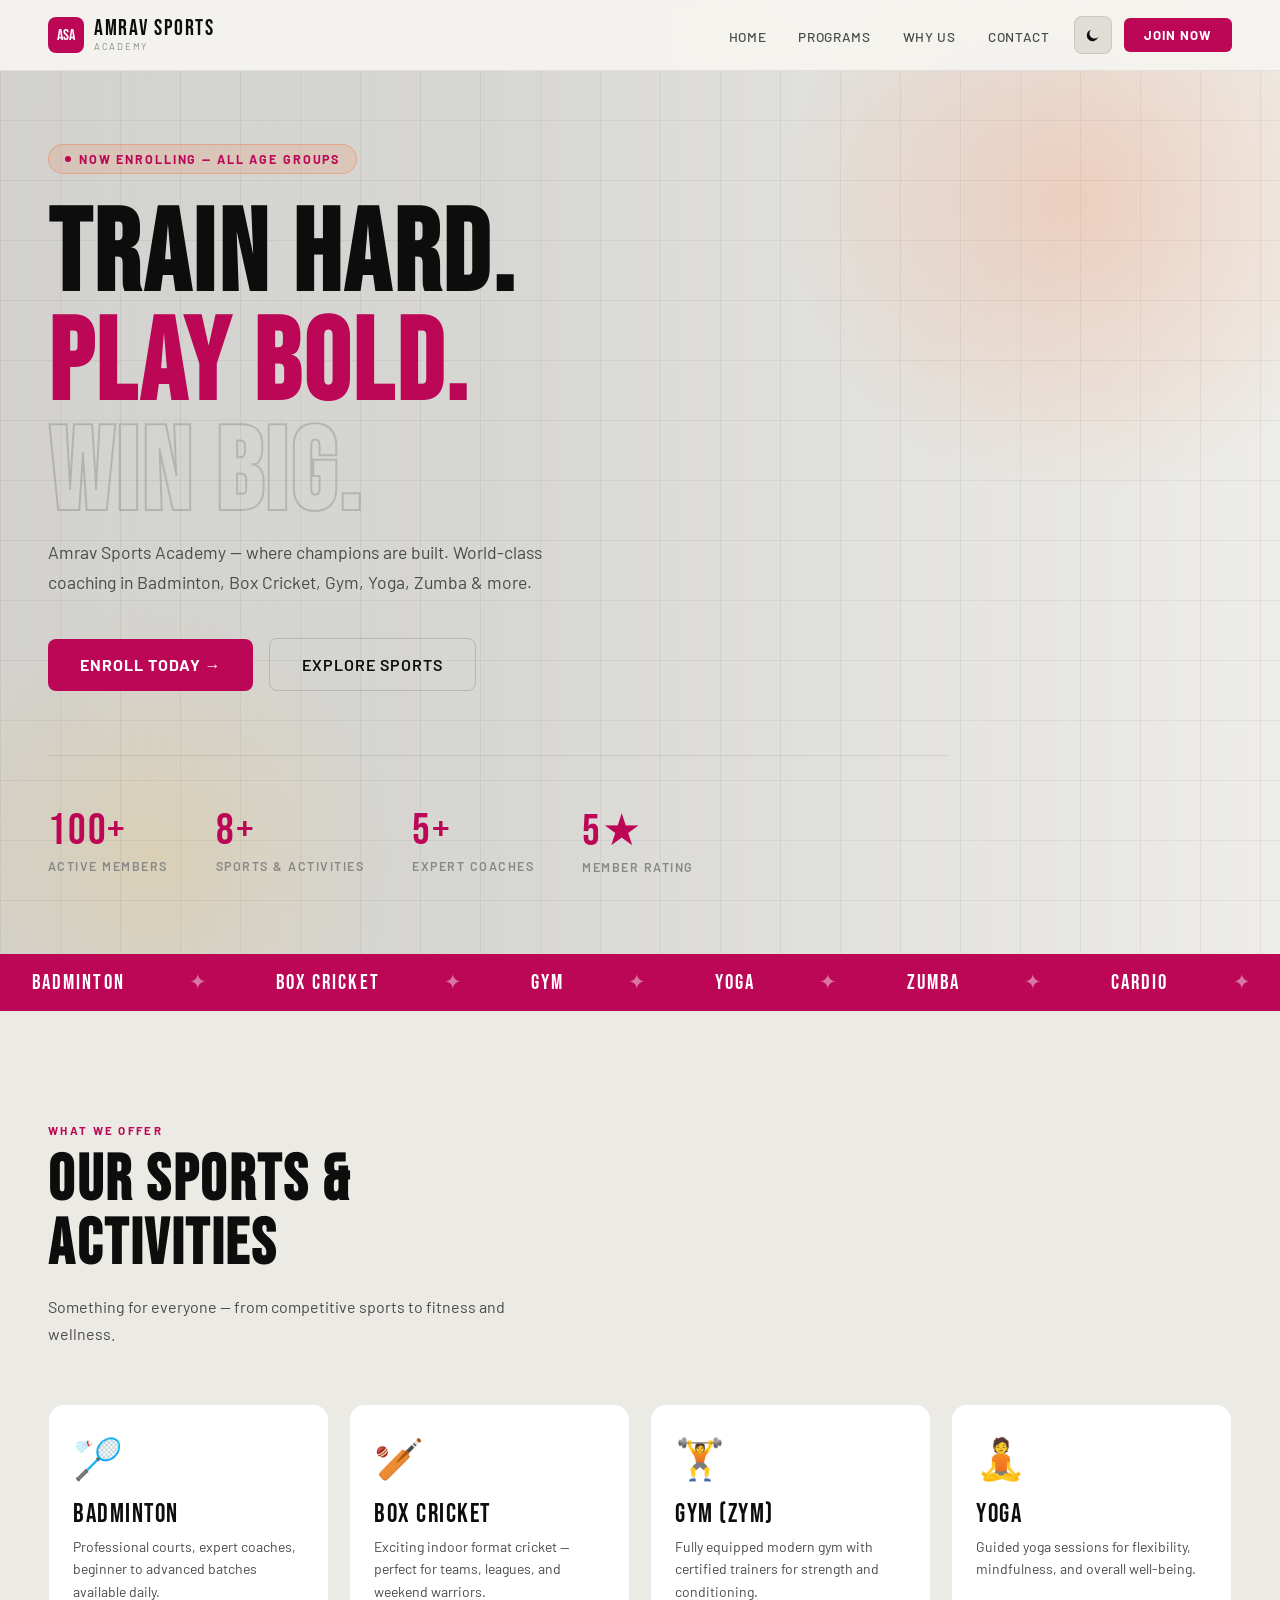
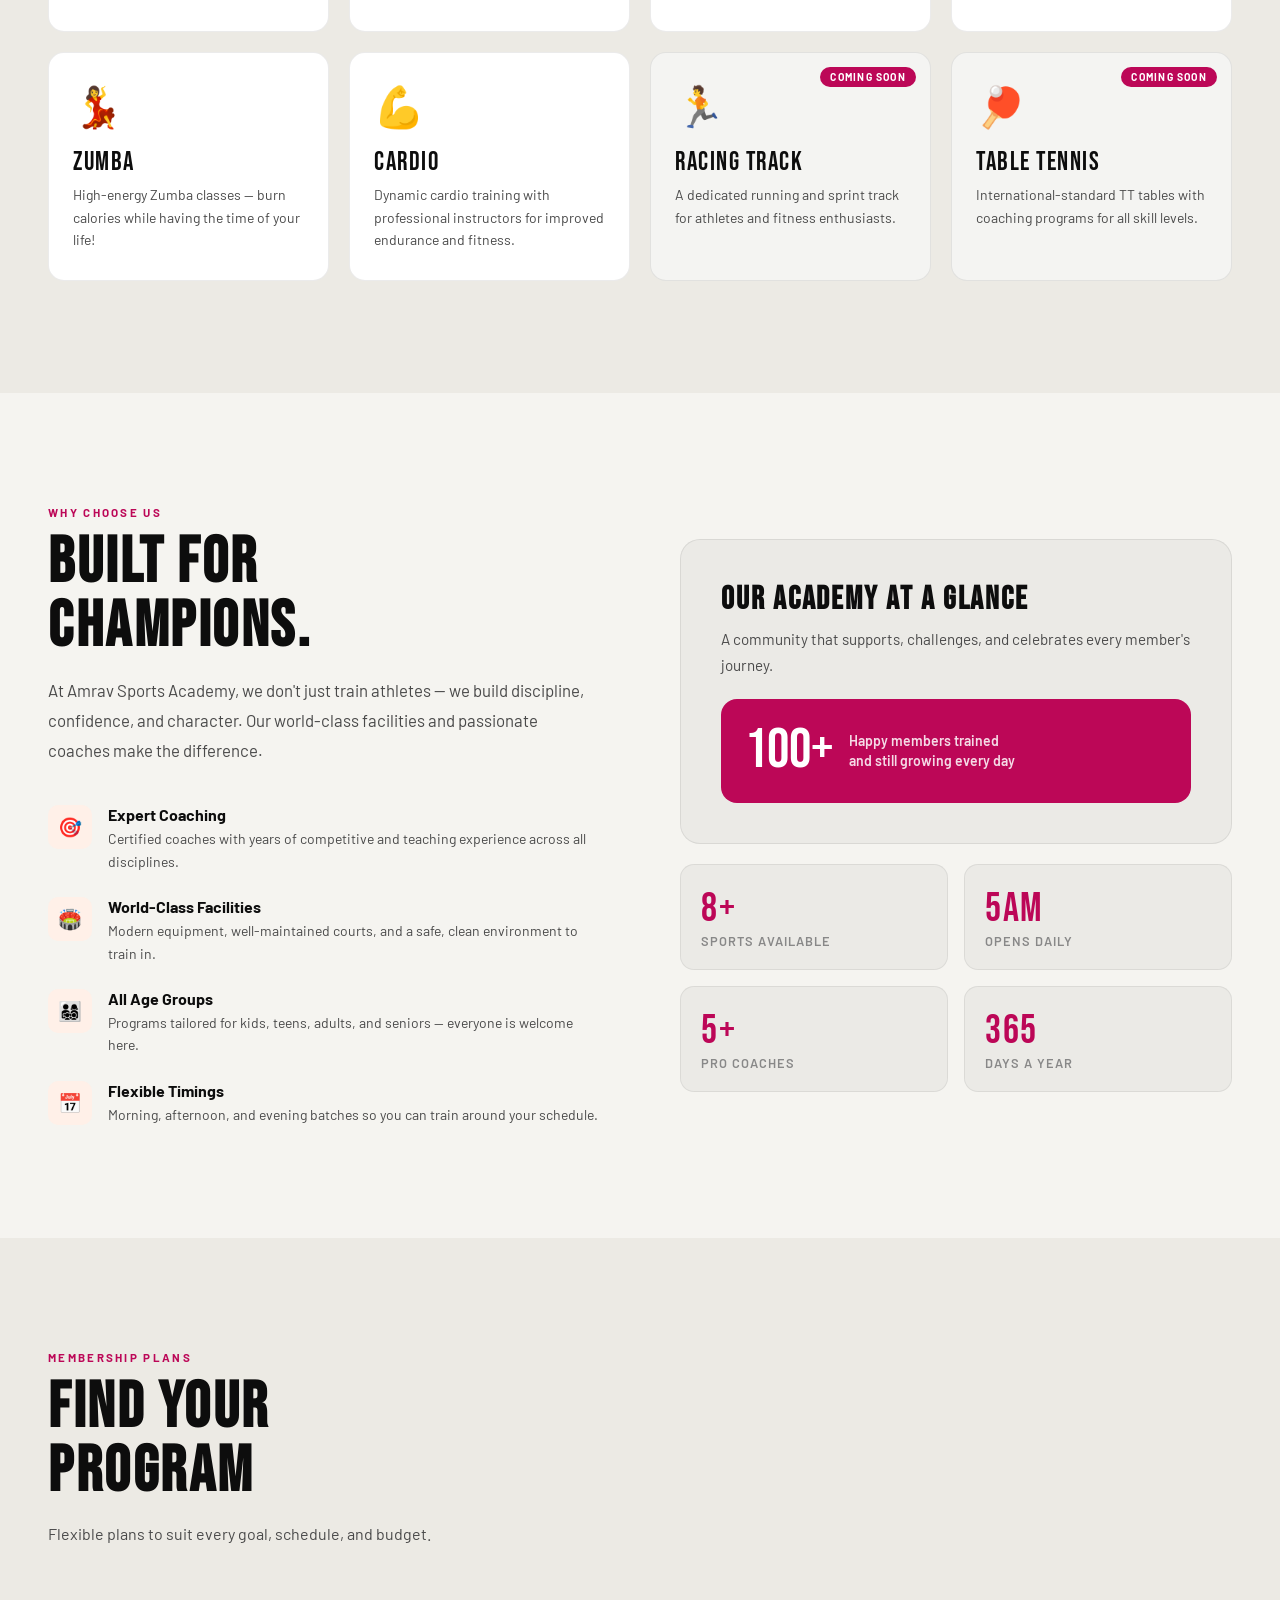
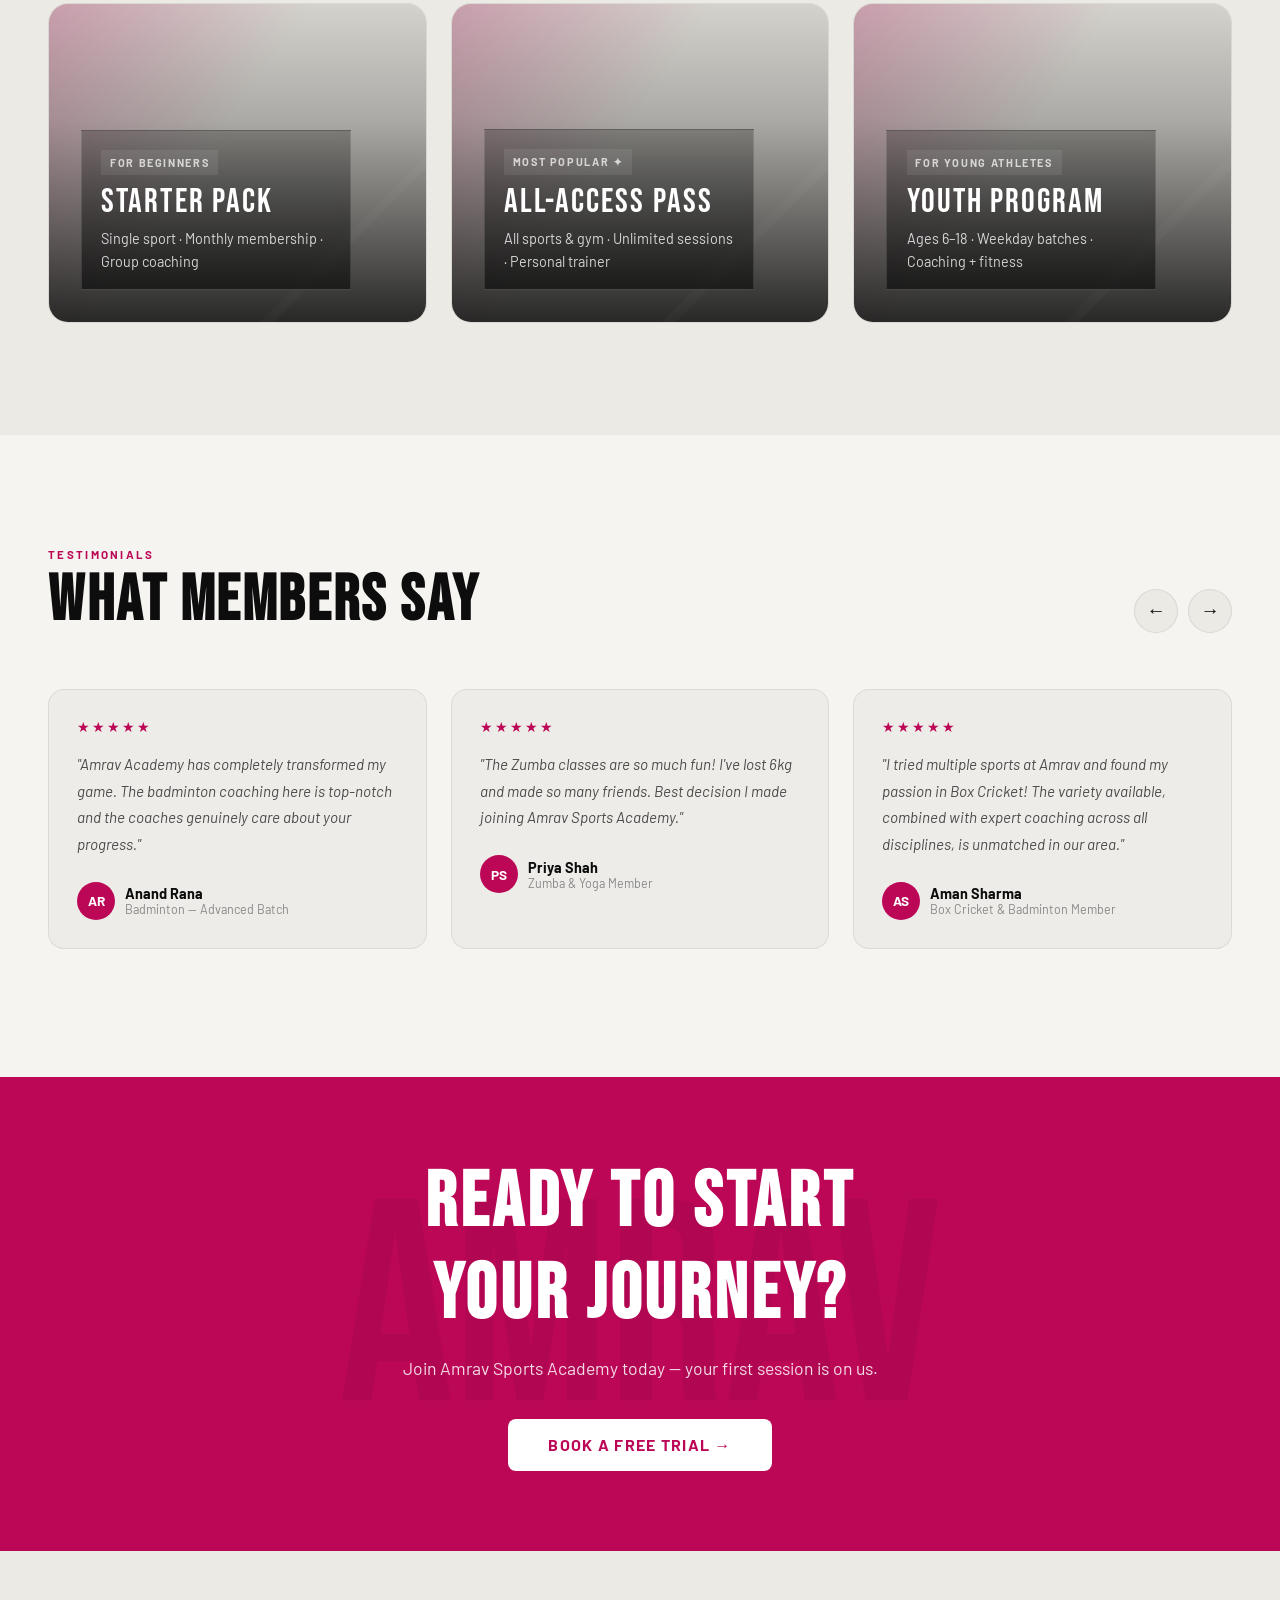
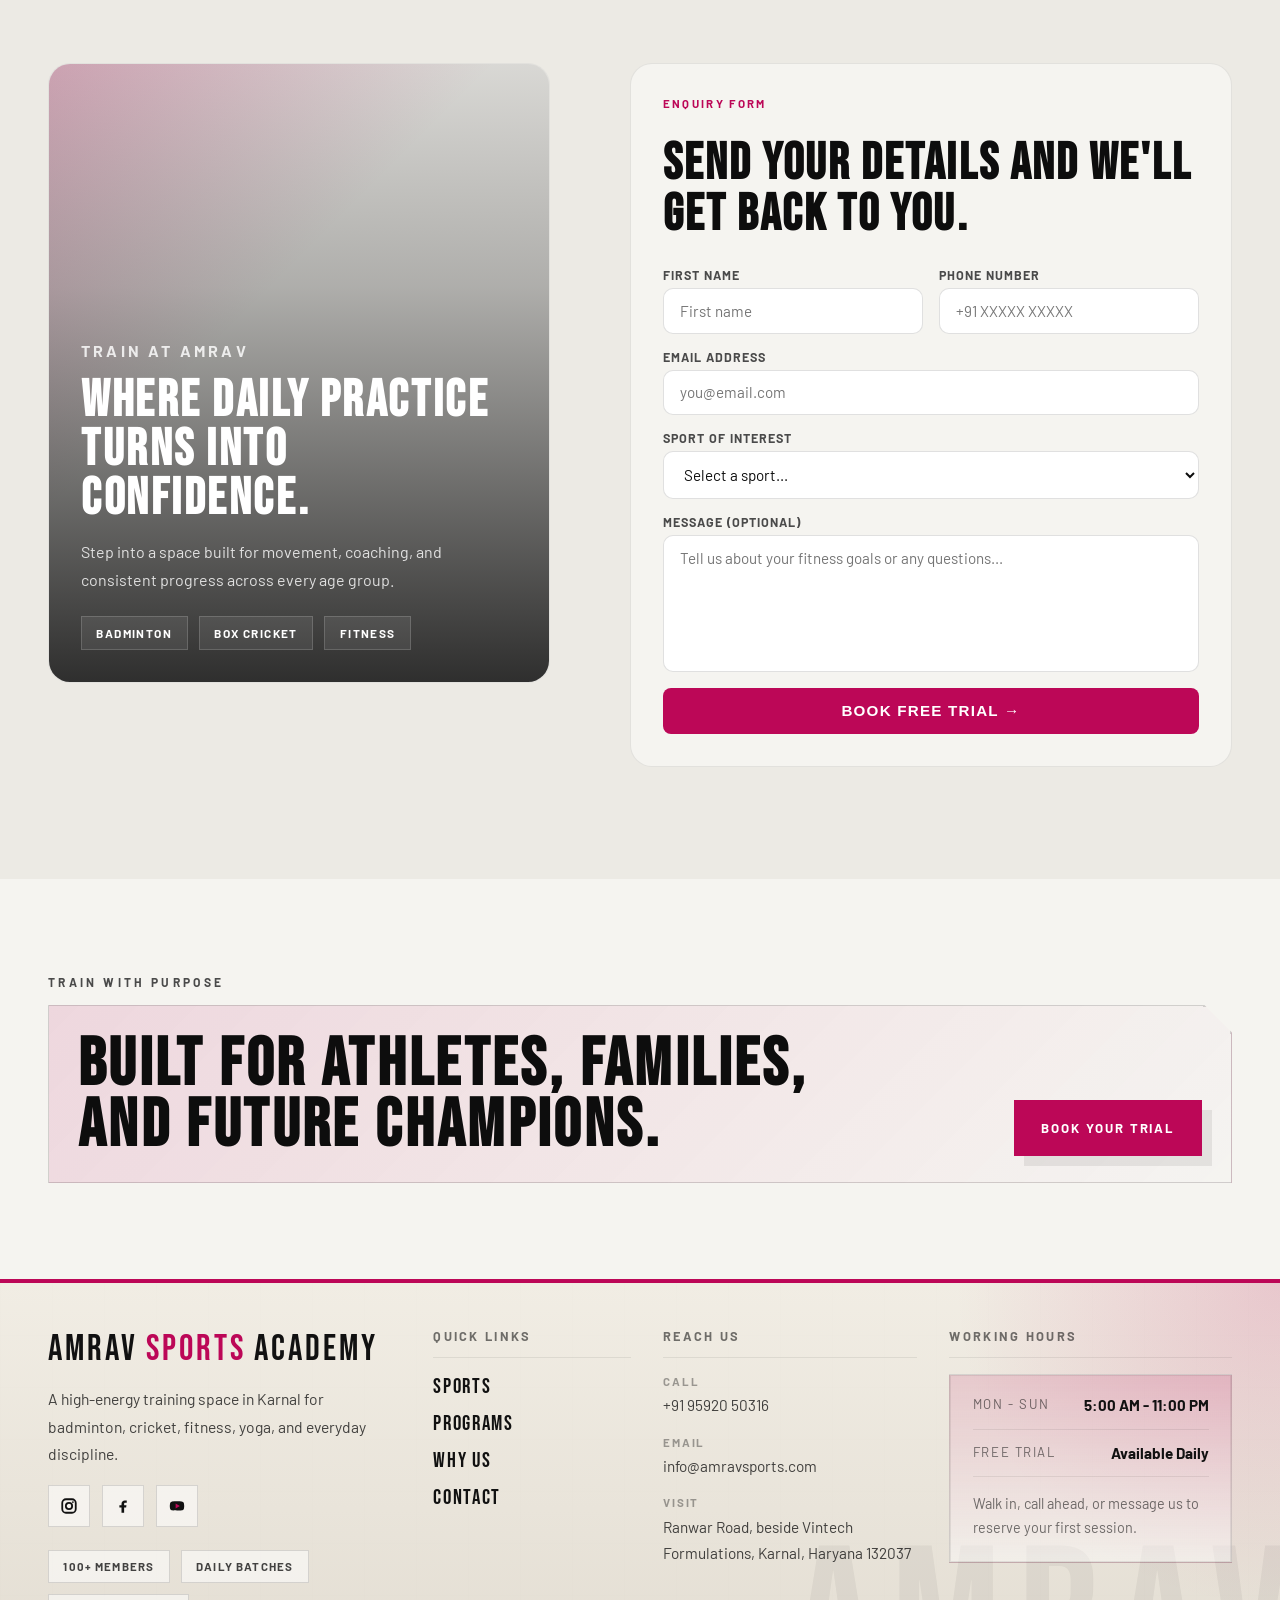
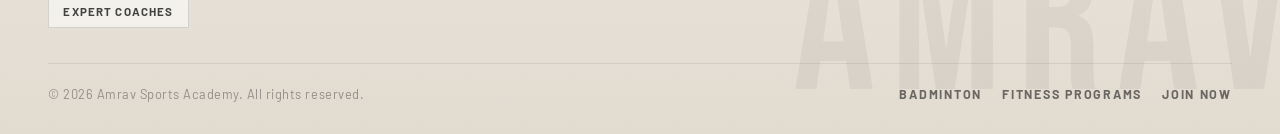
==== index.html @ b72f6821 "added contact image" ====
<!DOCTYPE html>
<html lang="en" data-theme="light">

<head>
    <meta charset="UTF-8" />
    <meta name="viewport" content="width=device-width, initial-scale=1.0" />
    <title>Amrav Sports Academy</title>
    <script>
        (function () {
            var selectedTheme = localStorage.getItem('asa-theme') || 'light';
            document.documentElement.setAttribute('data-theme', selectedTheme);
        })();
    </script>
    <link
        href="https://fonts.googleapis.com/css2?family=Bebas+Neue&family=Barlow:ital,wght@0,400;0,500;0,600;0,700;1,400&display=swap"
        rel="stylesheet" />
    <link rel="stylesheet" href="style.css" />
</head>

<body>

    <!-- NAV -->
    <nav id="mainNav">
        <div class="nav-left">
            <a class="nav-logo" href="#">
                <div class="nav-logo-icon">ASA</div>
                <div>
                    <span class="nav-logo-text">Amrav Sports</span>
                    <span class="nav-logo-sub">Academy</span>
                </div>
            </a>
            <ul class="nav-links">
                <li><a href="index.html">Home</a></li>
                <li><a href="#programs">Programs</a></li>
                <li><a href="#about">Why Us</a></li>
                <li><a href="contact.html">Contact</a></li>
            </ul>
        </div>
        <div class="nav-right">
            <button class="theme-toggle" id="themeToggle" aria-label="Toggle theme">
                <span class="theme-icon icon-sun" aria-hidden="true">
                    <svg viewBox="0 0 24 24">
                        <circle cx="12" cy="12" r="4.2"></circle>
                        <path
                            d="M12 2.5v2.4M12 19.1v2.4M21.5 12h-2.4M4.9 12H2.5M18.7 5.3l-1.7 1.7M7 17l-1.7 1.7M18.7 18.7 17 17M7 7 5.3 5.3">
                        </path>
                    </svg>
                </span>
                <span class="theme-icon icon-moon" aria-hidden="true">
                    <svg viewBox="0 0 24 24">
                        <path d="M19 14.8A7.8 7.8 0 1 1 9.2 5a6.5 6.5 0 0 0 9.8 9.8z"></path>
                    </svg>
                </span>
            </button>
            <a class="nav-cta" href="#contact">Join Now</a>
            <button class="hamburger" id="hamburger" aria-label="Open menu" aria-expanded="false">
                <span></span><span></span><span></span>
            </button>
        </div>
    </nav>

    <!-- MOBILE MENU -->
    <div class="mobile-menu" id="mobileMenu">
        <div class="mobile-menu-header">
            <span class="mobile-menu-brand">Amrav <span>Sports</span></span>
            <button class="mobile-close" id="mobileClose" aria-label="Close menu">✕</button>
        </div>
        <ul class="mobile-nav">
            <li><a href="index.html" class="m-link">Home</a></li>
            <li><a href="#programs" class="m-link">Programs</a></li>
            <li><a href="#about" class="m-link">Why Us</a></li>
            <li><a href="contact.html" class="m-link">Contact</a></li>
        </ul>
        <a class="mobile-cta-btn m-link" href="#contact">Join Now →</a>
    </div>

    <!-- HERO -->
    <section class="hero">
        <div class="hero-bg">
            <div class="hero-photo"></div>
            <div class="hero-bg-grid"></div>
            <div class="hero-glow"></div>
            <div class="hero-glow2"></div>
        </div>
        <div class="hero-content">
            <div class="hero-badge"><span class="hero-badge-dot"></span>Now Enrolling — All Age Groups</div>
            <h1 class="hero-title">
                TRAIN HARD.<br>
                <span class="accent">PLAY BOLD.</span><br>
                <span class="stroke">WIN BIG.</span>
            </h1>
            <p class="hero-sub">Amrav Sports Academy — where champions are built. World-class coaching in Badminton, Box
                Cricket, Gym, Yoga, Zumba &amp; more.</p>
            <div class="hero-actions">
                <a class="btn-hero" href="#contact">Enroll Today →</a>
                <a class="btn-outline" href="#sports">Explore Sports</a>
            </div>
            <div class="hero-stats">
                <div>
                    <div class="hero-stat-num">100+</div>
                    <div class="hero-stat-label">Active Members</div>
                </div>
                <div>
                    <div class="hero-stat-num">8+</div>
                    <div class="hero-stat-label">Sports &amp; Activities</div>
                </div>
                <div>
                    <div class="hero-stat-num">5+</div>
                    <div class="hero-stat-label">Expert Coaches</div>
                </div>
                <div>
                    <div class="hero-stat-num">5★</div>
                    <div class="hero-stat-label">Member Rating</div>
                </div>
            </div>
        </div>
    </section>

    <!-- STRIP -->
    <div class="sports-strip">
        <div class="sports-inner">
            <span>Badminton</span><span class="dim">✦</span>
            <span>Box Cricket</span><span class="dim">✦</span>
            <span>Gym</span><span class="dim">✦</span>
            <span>Yoga</span><span class="dim">✦</span>
            <span>Zumba</span><span class="dim">✦</span>
            <span>Cardio</span><span class="dim">✦</span>
            <span>Racing Track</span><span class="dim">✦</span>
            <span>Table Tennis</span><span class="dim">✦</span>
            <span>Badminton</span><span class="dim">✦</span>
            <span>Box Cricket</span><span class="dim">✦</span>
            <span>Gym</span><span class="dim">✦</span>
            <span>Yoga</span><span class="dim">✦</span>
            <span>Zumba</span><span class="dim">✦</span>
            <span>Cardio</span><span class="dim">✦</span>
            <span>Racing Track</span><span class="dim">✦</span>
            <span>Table Tennis</span><span class="dim">✦</span>
        </div>
    </div>

    <!-- SPORTS -->
    <section class="sports" id="sports">
        <p class="section-eyebrow reveal">What We Offer</p>
        <h2 class="section-heading reveal">Our Sports &amp;<br>Activities</h2>
        <p class="section-sub reveal">Something for everyone — from competitive sports to fitness and wellness.</p>
        <div class="sports-grid">
            <div class="sport-card reveal">
                <span class="sport-icon">🏸</span>
                <div class="sport-name">Badminton</div>
                <p class="sport-desc">Professional courts, expert coaches, beginner to advanced batches available daily.
                </p>
            </div>
            <div class="sport-card reveal reveal-delay-1">
                <span class="sport-icon">🏏</span>
                <div class="sport-name">Box Cricket</div>
                <p class="sport-desc">Exciting indoor format cricket — perfect for teams, leagues, and weekend warriors.
                </p>
            </div>
            <div class="sport-card reveal reveal-delay-2">
                <span class="sport-icon">🏋️</span>
                <div class="sport-name">Gym (Zym)</div>
                <p class="sport-desc">Fully equipped modern gym with certified trainers for strength and conditioning.
                </p>
            </div>
            <div class="sport-card reveal reveal-delay-3">
                <span class="sport-icon">🧘</span>
                <div class="sport-name">Yoga</div>
                <p class="sport-desc">Guided yoga sessions for flexibility, mindfulness, and overall well-being.</p>
            </div>
            <div class="sport-card reveal reveal-delay-4">
                <span class="sport-icon">💃</span>
                <div class="sport-name">Zumba</div>
                <p class="sport-desc">High-energy Zumba classes — burn calories while having the time of your life!</p>
            </div>
            <div class="sport-card reveal reveal-delay-5">
                <span class="sport-icon">💪</span>
                <div class="sport-name">Cardio</div>
                <p class="sport-desc">Dynamic cardio training with professional instructors for improved endurance and
                    fitness.</p>
            </div>
            <div class="sport-card coming-soon reveal reveal-delay-6">
                <div class="coming-badge">Coming Soon</div>
                <span class="sport-icon">🏃</span>
                <div class="sport-name">Racing Track</div>
                <p class="sport-desc">A dedicated running and sprint track for athletes and fitness enthusiasts.</p>
            </div>
            <div class="sport-card coming-soon reveal reveal-delay-7">
                <div class="coming-badge">Coming Soon</div>
                <span class="sport-icon">🏓</span>
                <div class="sport-name">Table Tennis</div>
                <p class="sport-desc">International-standard TT tables with coaching programs for all skill levels.</p>
            </div>
        </div>
    </section>

    <!-- WHY US -->
    <section class="why" id="about">
        <div class="why-grid">
            <div class="reveal">
                <p class="section-eyebrow">Why Choose Us</p>
                <h2 class="section-heading">Built for<br>Champions.</h2>
                <p style="font-size:1.05rem;color:var(--text-secondary);line-height:1.8;margin-bottom:2.5rem;">At Amrav
                    Sports Academy, we don't just train athletes — we build discipline, confidence, and character. Our
                    world-class facilities and passionate coaches make the difference.</p>
                <div class="features">
                    <div class="feature-item">
                        <div class="feature-icon">🎯</div>
                        <div>
                            <div class="feature-title">Expert Coaching</div>
                            <div class="feature-desc">Certified coaches with years of competitive and teaching
                                experience across all disciplines.</div>
                        </div>
                    </div>
                    <div class="feature-item">
                        <div class="feature-icon">🏟️</div>
                        <div>
                            <div class="feature-title">World-Class Facilities</div>
                            <div class="feature-desc">Modern equipment, well-maintained courts, and a safe, clean
                                environment to train in.</div>
                        </div>
                    </div>
                    <div class="feature-item">
                        <div class="feature-icon">👨‍👩‍👧‍👦</div>
                        <div>
                            <div class="feature-title">All Age Groups</div>
                            <div class="feature-desc">Programs tailored for kids, teens, adults, and seniors — everyone
                                is welcome here.</div>
                        </div>
                    </div>
                    <div class="feature-item">
                        <div class="feature-icon">📅</div>
                        <div>
                            <div class="feature-title">Flexible Timings</div>
                            <div class="feature-desc">Morning, afternoon, and evening batches so you can train around
                                your schedule.</div>
                        </div>
                    </div>
                </div>
            </div>
            <div class="reveal reveal-delay-1">
                <div class="why-card-main">
                    <h3>Our Academy at a Glance</h3>
                    <p>A community that supports, challenges, and celebrates every member's journey.</p>
                    <div class="why-orange-box">
                        <div class="big-num">100+</div>
                        <div class="label">Happy members trained<br>and still growing every day</div>
                    </div>
                </div>
                <div style="display:grid;grid-template-columns:1fr 1fr;gap:1rem;margin-top:1.25rem;">
                    <div class="stat-mini">
                        <div class="num">8+</div>
                        <div class="lbl">Sports Available</div>
                    </div>
                    <div class="stat-mini">
                        <div class="num">5AM</div>
                        <div class="lbl">Opens Daily</div>
                    </div>
                    <div class="stat-mini">
                        <div class="num">5+</div>
                        <div class="lbl">Pro Coaches</div>
                    </div>
                    <div class="stat-mini">
                        <div class="num">365</div>
                        <div class="lbl">Days a Year</div>
                    </div>
                </div>
            </div>
        </div>
    </section>

    <!-- PROGRAMS -->
    <section class="programs" id="programs">
        <p class="section-eyebrow reveal">Membership Plans</p>
        <h2 class="section-heading reveal">Find Your<br>Program</h2>
        <p class="section-sub reveal">Flexible plans to suit every goal, schedule, and budget.</p>
        <div class="programs-grid">
            <div class="program-card reveal">
                <div class="program-bg program-bg-starter"></div>
                <div class="program-pattern"></div>
                <div class="program-content">
                    <div class="program-tag">For Beginners</div>
                    <div class="program-name">Starter Pack</div>
                    <div class="program-info">Single sport · Monthly membership · Group coaching</div>
                </div>
            </div>
            <div class="program-card reveal reveal-delay-1">
                <div class="program-bg program-bg-access"></div>
                <div class="program-pattern"></div>
                <div class="program-content">
                    <div class="program-tag">Most Popular ✦</div>
                    <div class="program-name">All-Access Pass</div>
                    <div class="program-info">All sports &amp; gym · Unlimited sessions · Personal trainer</div>
                </div>
            </div>
            <div class="program-card reveal reveal-delay-2">
                <div class="program-bg program-bg-youth"></div>
                <div class="program-pattern"></div>
                <div class="program-content">
                    <div class="program-tag">For Young Athletes</div>
                    <div class="program-name">Youth Program</div>
                    <div class="program-info">Ages 6–18 · Weekday batches · Coaching + fitness</div>
                </div>
            </div>
        </div>
    </section>

    <!-- TESTIMONIALS -->
    <section class="testi">
        <div class="testi-top reveal">
            <div>
                <p class="section-eyebrow" style="margin-bottom:0.5rem;">Testimonials</p>
                <h2 class="section-heading" style="margin-bottom:0;">What Members Say</h2>
            </div>
            <div class="testi-nav">
                <button class="testi-btn" id="testiPrev" aria-label="Previous">←</button>
                <button class="testi-btn" id="testiNext" aria-label="Next">→</button>
            </div>
        </div>
        <div class="testi-carousel-wrapper">
            <div class="testi-grid">
                <div class="testi-card reveal">
                    <div class="testi-stars">★★★★★</div>
                    <p class="testi-quote">
                        "Amrav Academy has completely transformed my game. The badminton coaching here is top-notch and
                        the coaches genuinely care about your progress."</p>
                    <div class="testi-author">
                        <div class="testi-avatar">AR</div>
                        <div>
                            <div class="testi-name">Anand Rana</div>
                            <div class="testi-role">Badminton — Advanced Batch</div>
                        </div>
                    </div>
                </div>
                <div class="testi-card reveal">
                    <div class="testi-stars">★★★★★</div>
                    <p class="testi-quote">"The Zumba classes are so much fun! I've lost 6kg and made so many friends.
                        Best decision I made joining Amrav Sports Academy."</p>
                    <div class="testi-author">
                        <div class="testi-avatar">PS</div>
                        <div>
                            <div class="testi-name">Priya Shah</div>
                            <div class="testi-role">Zumba &amp; Yoga Member</div>
                        </div>
                    </div>
                </div>
                <div class="testi-card reveal">
                    <div class="testi-stars">★★★★★</div>
                    <p class="testi-quote">
                        "I tried multiple sports at Amrav and found my passion in Box Cricket! The variety available,
                        combined with expert coaching across all disciplines, is unmatched in our area."</p>
                    <div class="testi-author">
                        <div class="testi-avatar">AS</div>
                        <div>
                            <div class="testi-name">Aman Sharma</div>
                            <div class="testi-role">Box Cricket & Badminton Member</div>
                        </div>
                    </div>
                </div>
                <div class="testi-card reveal">
                    <div class="testi-stars">★★★★★</div>
                    <p class="testi-quote">"My son loves the Box Cricket sessions every weekend. Great facility, safe
                        environment, and amazing coaches. Highly recommend for kids!"</p>
                    <div class="testi-author">
                        <div class="testi-avatar">SN</div>
                        <div>
                            <div class="testi-name">Sunil</div>
                            <div class="testi-role">Parent — Youth Program</div>
                        </div>
                    </div>
                </div>
                <div class="testi-card reveal">
                    <div class="testi-stars">★★★★★</div>
                    <p class="testi-quote">"Amrav Academy has completely transformed my game. The badminton coaching
                        here is
                        top-notch and the coaches genuinely care about your progress."</p>
                    <div class="testi-author">
                        <div class="testi-avatar">SB</div>
                        <div>
                            <div class="testi-name">Sombir</div>
                            <div class="testi-role">Badminton — Advanced Batch</div>
                        </div>
                    </div>
                </div>
                <div class="testi-card reveal">
                    <div class="testi-stars">★★★★★</div>
                    <p class="testi-quote">"The Zumba classes are so much fun! I've lost 6kg and made so many friends.
                        Best
                        decision I made joining Amrav Sports Academy."</p>
                    <div class="testi-author">
                        <div class="testi-avatar">PS</div>
                        <div>
                            <div class="testi-name">Priya Shah</div>
                            <div class="testi-role">Zumba &amp; Yoga Member</div>
                        </div>
                    </div>
                </div>
                <div class="testi-card reveal">
                    <div class="testi-stars">★★★★★</div>
                    <p class="testi-quote">"My son loves the Box Cricket sessions every weekend. Great facility, safe
                        environment, and amazing coaches. Highly recommend for kids!"</p>
                    <div class="testi-author">
                        <div class="testi-avatar">AM</div>
                        <div>
                            <div class="testi-name">Anil Mehta</div>
                            <div class="testi-role">Parent — Youth Program</div>
                        </div>
                    </div>
                </div>
            </div>
    </section>

    <!-- CTA -->
    <section class="cta-banner">
        <h2 class="cta-title reveal">READY TO START<br>YOUR JOURNEY?</h2>
        <p class="cta-sub reveal">Join Amrav Sports Academy today — your first session is on us.</p>
        <a class="btn-cta-white reveal" href="#contact">Book a Free Trial →</a>
    </section>

    <!-- CONTACT -->
    <section class="contact" id="contact">
        <div class="contact-grid">
            <div class="contact-visual reveal">
                <div class="contact-visual-bg"></div>
                <div class="contact-visual-overlay"></div>
                <div class="contact-visual-content">
                    <p class="contact-visual-kicker">Train At Amrav</p>
                    <h2>Where daily practice turns into confidence.</h2>
                    <p>Step into a space built for movement, coaching, and consistent progress across every age group.
                    </p>
                    <div class="contact-visual-pills">
                        <span>Badminton</span>
                        <span>Box Cricket</span>
                        <span>Fitness</span>
                    </div>
                </div>
            </div>
            <div class="contact-form reveal reveal-delay-1">
                <p class="section-eyebrow">Enquiry Form</p>
                <h2 class="contact-form-heading">Send your details and we'll get back to you.</h2>
                <div class="form-row">
                    <div class="form-group">
                        <label class="form-label">First Name</label><input class="form-input" id="contactName"
                            type="text" placeholder="First name" />
                    </div>
                    <div class="form-group">
                        <label class="form-label">Phone Number</label><input class="form-input" id="contactPhone"
                            type="tel" placeholder="+91 XXXXX XXXXX" />
                    </div>
                </div>

                <div class="form-group">
                    <label class="form-label">Email Address</label><input class="form-input" id="contactEmail"
                        type="email" placeholder="you@email.com" />
                </div>
                <div class="form-group">
                    <label class="form-label">Sport of Interest</label>
                    <select class="form-input" id="contactSport">
                        <option value="">Select a sport...</option>
                        <option>Badminton</option>
                        <option>Box Cricket</option>
                        <option>Gym (Zym)</option>
                        <option>Yoga</option>
                        <option>Zumba</option>
                        <option>Multiple Sports</option>
                    </select>
                </div>
                <div class="form-group"><label class="form-label">Message (Optional)</label><textarea
                        class="form-textarea" id="contactMessage"
                        placeholder="Tell us about your fitness goals or any questions..."></textarea></div>
                <button class="btn-form" id="submitBtn" type="button">Book Free Trial →</button>
            </div>
        </div>
    </section>

    <section class="closing-banner">
        <p class="closing-banner-kicker">Train With Purpose</p>
        <div class="closing-banner-row">
            <h2>Built for athletes, families, and future champions.</h2>
            <a class="footer-highlight-btn" href="#contact">Book Your Trial</a>
        </div>
    </section>

    <!-- FOOTER -->
    <footer class="site-footer">
        <div class="footer-main">
            <div class="footer-brand-col">
                <div class="footer-brand">Amrav <span>Sports</span> Academy</div>
                <p class="footer-brand-text">
                    A high-energy training space in Karnal for badminton, cricket, fitness, yoga, and everyday
                    discipline.
                </p>
                <div class="footer-socials" aria-label="Social media links">
                    <a class="footer-social-link" href="#" aria-label="Instagram">
                        <svg viewBox="0 0 24 24" aria-hidden="true">
                            <rect x="3" y="3" width="18" height="18" rx="5" ry="5"></rect>
                            <circle cx="12" cy="12" r="4.2"></circle>
                            <circle cx="17.2" cy="6.8" r="1.2" class="social-dot"></circle>
                        </svg>
                    </a>
                    <a class="footer-social-link" href="#" aria-label="Facebook">
                        <svg viewBox="0 0 24 24" aria-hidden="true">
                            <path
                                d="M13.5 21v-7h2.7l.4-3h-3.1V9.1c0-.9.3-1.6 1.6-1.6H17V4.8c-.4-.1-1.4-.2-2.6-.2-2.6 0-4.4 1.6-4.4 4.6V11H7.2v3h2.8v7z">
                            </path>
                        </svg>
                    </a>
                    <a class="footer-social-link" href="#" aria-label="YouTube">
                        <svg viewBox="0 0 24 24" aria-hidden="true">
                            <path
                                d="M21.2 8.2a2.8 2.8 0 0 0-2-2c-1.7-.4-7.2-.4-7.2-.4s-5.5 0-7.2.4a2.8 2.8 0 0 0-2 2A29 29 0 0 0 2.4 12a29 29 0 0 0 .4 3.8 2.8 2.8 0 0 0 2 2c1.7.4 7.2.4 7.2.4s5.5 0 7.2-.4a2.8 2.8 0 0 0 2-2 29 29 0 0 0 .4-3.8 29 29 0 0 0-.4-3.8z">
                            </path>
                            <path d="M10.2 15.4 15.8 12l-5.6-3.4z" class="social-play"></path>
                        </svg>
                    </a>
                </div>
                <div class="footer-badge-row">
                    <span>100+ Members</span>
                    <span>Daily Batches</span>
                    <span>Expert Coaches</span>
                </div>
            </div>

            <div class="footer-links-col">
                <div class="footer-title">Quick Links</div>
                <div class="footer-links">
                    <a href="#sports">Sports</a>
                    <a href="#programs">Programs</a>
                    <a href="#about">Why Us</a>
                    <a href="#contact">Contact</a>
                </div>
            </div>

            <div class="footer-contact-col">
                <div class="footer-title">Reach Us</div>
                <div class="footer-contact-list">
                    <div>
                        <span class="footer-label">Call</span>
                        <a href="tel:+919592050316">+91 95920 50316</a>
                    </div>
                    <div>
                        <span class="footer-label">Email</span>
                        <a href="mailto:info@amravsports.com">info@amravsports.com</a>
                    </div>
                    <div>
                        <span class="footer-label">Visit</span>
                        <p>Ranwar Road, beside Vintech Formulations, Karnal, Haryana 132037</p>
                    </div>
                </div>
            </div>

            <div class="footer-hours-col">
                <div class="footer-title">Working Hours</div>
                <div class="footer-hours-card">
                    <div class="footer-hours-line">
                        <span>Mon - Sun</span>
                        <strong>5:00 AM - 11:00 PM</strong>
                    </div>
                    <div class="footer-hours-line">
                        <span>Free Trial</span>
                        <strong>Available Daily</strong>
                    </div>
                    <div class="footer-hours-note">Walk in, call ahead, or message us to reserve your first session.
                    </div>
                </div>
            </div>
        </div>
        <div class="footer-bottom">
            <div class="footer-copy">© 2026 Amrav Sports Academy. All rights reserved.</div>
            <div class="footer-bottom-links">
                <a href="#sports">Badminton</a>
                <a href="#programs">Fitness Programs</a>
                <a href="#contact">Join Now</a>
            </div>
        </div>
    </footer>

    <script src="script.js"></script>
</body>

</html>
---- style.css ----
*,
*::before,
*::after {
    box-sizing: border-box;
    margin: 0;
    padding: 0;
}

[data-theme="dark"] {
    --bg-primary: #0D0D0D;
    --bg-secondary: #161616;
    --text-primary: #FFFFFF;
    --text-secondary: rgba(255, 255, 255, 0.55);
    --text-muted: rgba(255, 255, 255, 0.35);
    --border: rgba(255, 255, 255, 0.07);
    --border-mid: rgba(255, 255, 255, 0.14);
    --input-bg: #1E1E1E;
    --input-border: rgba(255, 255, 255, 0.1);
    --icon-bg: rgba(255, 94, 20, 0.12);
    --sport-card-bg: #1E1E1E;
    --sport-card-border: rgba(255, 255, 255, 0.07);
    --coming-bg: #181818;
    --footer-bg: #080808;
    --nav-bg: rgba(13, 13, 13, 0.95);
    --stroke-color: rgba(255, 255, 255, 0.2);
    --why-card-bg: rgba(255, 255, 255, 0.05);
    --testi-card-bg: rgba(255, 255, 255, 0.04);
    --stat-mini-bg: rgba(255, 255, 255, 0.04);
    --stat-mini-border: rgba(255, 255, 255, 0.07);
    --stat-val: #FF5E14;
    --toggle-bg: #2C2C2C;
    --toggle-border: rgba(255, 255, 255, 0.1);
    --mobile-bg: #0D0D0D;
    --footer-surface-start: #121212;
    --footer-surface-end: #050505;
    --footer-grid-line: rgba(255, 255, 255, 0.04);
    --footer-text-strong: #FFFFFF;
    --footer-text: rgba(255, 255, 255, 0.76);
    --footer-text-soft: rgba(255, 255, 255, 0.55);
    --footer-text-muted: rgba(255, 255, 255, 0.38);
    --footer-panel: rgba(255, 255, 255, 0.05);
    --footer-panel-strong: rgba(255, 255, 255, 0.08);
    --footer-border-soft: rgba(255, 255, 255, 0.08);
    --footer-border-mid: rgba(255, 255, 255, 0.12);
    --footer-wordmark: rgba(255, 255, 255, 0.03);
    --footer-shadow-block: rgba(255, 255, 255, 0.08);
    --footer-accent-glow: rgba(188, 7, 87, 0.22);
    --footer-hours-bg-top: rgba(188, 7, 87, 0.16);
    --footer-hours-bg-bottom: rgba(255, 255, 255, 0.03);
    --hero-image-overlay: linear-gradient(90deg, rgba(6, 6, 6, 0.9) 0%, rgba(6, 6, 6, 0.68) 42%, rgba(6, 6, 6, 0.34) 72%, rgba(6, 6, 6, 0.16) 100%);
    --hero-image-filter: saturate(0.95) brightness(0.62);
    --hero-grid-line: rgba(255, 255, 255, 0.06);
    --contact-hero-overlay: linear-gradient(180deg, rgba(8, 8, 8, 0.3) 0%, rgba(8, 8, 8, 0.56) 42%, rgba(8, 8, 8, 0.76) 100%);
    --contact-hero-filter: saturate(0.95) brightness(0.64);
}

[data-theme="light"] {
    --bg-primary: #F5F4F0;
    --bg-secondary: #ECEAE4;
    --text-primary: #0D0D0D;
    --text-secondary: #4A4A4A;
    --text-muted: #888888;
    --border: rgba(0, 0, 0, 0.08);
    --border-mid: rgba(0, 0, 0, 0.15);
    --input-bg: #FFFFFF;
    --input-border: rgba(0, 0, 0, 0.12);
    --icon-bg: #FFF0E8;
    --sport-card-bg: #FFFFFF;
    --sport-card-border: rgba(0, 0, 0, 0.08);
    --coming-bg: #F4F4F2;
    --footer-bg: #1A1A1A;
    --nav-bg: rgba(245, 244, 240, 0.95);
    --stroke-color: rgba(0, 0, 0, 0.15);
    --why-card-bg: rgba(0, 0, 0, 0.04);
    --testi-card-bg: rgba(0, 0, 0, 0.03);
    --stat-mini-bg: rgba(0, 0, 0, 0.04);
    --stat-mini-border: rgba(0, 0, 0, 0.07);
    --stat-val: #FF5E14;
    --toggle-bg: #E0DDD6;
    --toggle-border: rgba(0, 0, 0, 0.1);
    --mobile-bg: #F5F4F0;
    --footer-surface-start: #f1ede4;
    --footer-surface-end: #e1dbd0;
    --footer-grid-line: rgba(0, 0, 0, 0.05);
    --footer-text-strong: #111111;
    --footer-text: rgba(17, 17, 17, 0.78);
    --footer-text-soft: rgba(17, 17, 17, 0.58);
    --footer-text-muted: rgba(17, 17, 17, 0.38);
    --footer-panel: rgba(255, 255, 255, 0.55);
    --footer-panel-strong: rgba(255, 255, 255, 0.7);
    --footer-border-soft: rgba(17, 17, 17, 0.08);
    --footer-border-mid: rgba(17, 17, 17, 0.14);
    --footer-wordmark: rgba(17, 17, 17, 0.05);
    --footer-shadow-block: rgba(17, 17, 17, 0.08);
    --footer-accent-glow: rgba(188, 7, 87, 0.16);
    --footer-hours-bg-top: rgba(188, 7, 87, 0.14);
    --footer-hours-bg-bottom: rgba(255, 255, 255, 0.45);
    --hero-image-overlay: linear-gradient(90deg, rgba(245, 244, 240, 0.94) 0%, rgba(245, 244, 240, 0.82) 38%, rgba(245, 244, 240, 0.5) 68%, rgba(245, 244, 240, 0.2) 100%);
    --hero-image-filter: saturate(0.95) brightness(0.85);
    --hero-grid-line: rgba(0, 0, 0, 0.05);
    --contact-hero-overlay: linear-gradient(180deg, rgba(245, 244, 240, 0.42) 0%, rgba(245, 244, 240, 0.68) 42%, rgba(245, 244, 240, 0.88) 100%);
    --contact-hero-filter: saturate(0.92) brightness(0.78);
}

:root {
    /* --orange: #FF5E14;*/
    /* --orange-dark: #CC4A0C; */
    --orange: #bc0757;
    --orange-dark: #85063f;
    /* --yellow: #FFB800; */
    --yellow: #bc0757;
    --green: #1A7A3C;
}

html {
    scroll-behavior: smooth;
}

body {
    font-family: 'Barlow', sans-serif;
    background: var(--bg-primary);
    color: var(--text-primary);
    overflow-x: hidden;
    transition: background 0.3s, color 0.3s;
}

/* ── NAV ── */
nav {
    position: fixed;
    top: 0;
    left: 0;
    right: 0;
    z-index: 300;
    display: flex;
    justify-content: space-between;
    align-items: center;
    padding: 1rem 3rem;
    background: var(--nav-bg);
    backdrop-filter: blur(16px);
    border-bottom: 1px solid var(--border);
    transition: background 0.3s, border-color 0.3s;
}

.nav-left {
    display: flex;
    align-items: center;
    gap: 2rem;
    flex: 1;
}

.nav-right {
    display: flex;
    align-items: center;
    gap: 0.75rem;
}

.nav-logo {
    display: flex;
    align-items: center;
    gap: 10px;
    text-decoration: none;
}

.nav-logo-icon {
    width: 36px;
    height: 36px;
    background: var(--orange);
    border-radius: 8px;
    display: flex;
    align-items: center;
    justify-content: center;
    font-family: 'Bebas Neue', sans-serif;
    font-size: 1rem;
    color: white;
}

.nav-logo-text {
    font-family: 'Bebas Neue', sans-serif;
    font-size: 1.35rem;
    letter-spacing: 0.08em;
    color: var(--text-primary);
    line-height: 1;
}

.nav-logo-sub {
    font-size: 0.6rem;
    letter-spacing: 0.18em;
    text-transform: uppercase;
    color: var(--text-muted);
    display: block;
}

.nav-links {
    display: flex;
    gap: 2rem;
    list-style: none;
    margin-left: auto;
    margin-right: 1.5rem;
}

.nav-links a {
    font-size: 0.85rem;
    font-weight: 500;
    letter-spacing: 0.05em;
    text-transform: uppercase;
    color: var(--text-secondary);
    text-decoration: none;
    transition: color 0.2s;
}

.nav-links a:hover {
    color: var(--orange);
}

.nav-cta {
    background: var(--orange);
    color: white;
    font-size: 0.82rem;
    font-weight: 700;
    letter-spacing: 0.08em;
    text-transform: uppercase;
    padding: 0.55rem 1.25rem;
    border-radius: 6px;
    text-decoration: none;
    transition: background 0.2s, transform 0.15s;
    white-space: nowrap;
}

.nav-cta:hover {
    background: var(--orange-dark);
    transform: scale(1.04);
}

/* ── THEME TOGGLE ── */
.theme-toggle {
    width: 38px;
    height: 38px;
    border-radius: 8px;
    background: var(--toggle-bg);
    border: 1px solid var(--toggle-border);
    display: flex;
    align-items: center;
    justify-content: center;
    cursor: pointer;
    flex-shrink: 0;
    color: var(--text-primary);
    transition: background 0.3s, border-color 0.3s, color 0.3s, transform 0.15s;
}

.theme-toggle:hover {
    transform: scale(1.1);
    border-color: var(--orange);
}

.theme-icon {
    display: flex;
    align-items: center;
    justify-content: center;
}

.theme-icon svg {
    width: 18px;
    height: 18px;
    display: block;
}

.icon-sun svg {
    fill: none;
    stroke: currentColor;
    stroke-width: 1.8;
    stroke-linecap: round;
    stroke-linejoin: round;
}

.icon-moon svg {
    fill: currentColor;
}

[data-theme="dark"] .icon-sun {
    display: block;
}

[data-theme="dark"] .icon-moon {
    display: none;
}

[data-theme="light"] .icon-sun {
    display: none;
}

[data-theme="light"] .icon-moon {
    display: block;
}

/* ── HAMBURGER ── */
.hamburger {
    display: none;
    flex-direction: column;
    justify-content: center;
    gap: 5px;
    width: 38px;
    height: 38px;
    border-radius: 8px;
    background: var(--toggle-bg);
    border: 1px solid var(--toggle-border);
    cursor: pointer;
    padding: 9px;
    flex-shrink: 0;
    transition: background 0.2s;
}

.hamburger span {
    display: block;
    height: 2px;
    border-radius: 2px;
    background: var(--text-primary);
    transition: transform 0.3s, opacity 0.3s, width 0.2s;
    transform-origin: center;
}

.hamburger span:nth-child(2) {
    width: 65%;
    margin-left: auto;
}

.hamburger.active span:nth-child(1) {
    transform: translateY(7px) rotate(45deg);
}

.hamburger.active span:nth-child(2) {
    opacity: 0;
    width: 0;
}

.hamburger.active span:nth-child(3) {
    transform: translateY(-7px) rotate(-45deg);
}

/* ── MOBILE MENU ── */
.mobile-menu {
    position: fixed;
    inset: 0;
    z-index: 250;
    background: var(--mobile-bg);
    display: flex;
    flex-direction: column;
    align-items: center;
    justify-content: center;
    padding: 5rem 2rem 3rem;
    opacity: 0;
    visibility: hidden;
    transition: opacity 0.3s ease, visibility 0.3s ease;
}

.mobile-menu.open {
    opacity: 1;
    visibility: visible;
}

.mobile-menu-header {
    position: absolute;
    top: 0;
    left: 0;
    right: 0;
    display: flex;
    justify-content: space-between;
    align-items: center;
    padding: 1rem 1.5rem;
    border-bottom: 1px solid var(--border);
}

.mobile-menu-brand {
    font-family: 'Bebas Neue', sans-serif;
    font-size: 1.2rem;
    letter-spacing: 0.08em;
    color: var(--text-primary);
}

.mobile-menu-brand span {
    color: var(--orange);
}

.mobile-close {
    width: 36px;
    height: 36px;
    border-radius: 8px;
    background: var(--toggle-bg);
    border: 1px solid var(--toggle-border);
    cursor: pointer;
    font-size: 1.1rem;
    color: var(--text-primary);
    display: flex;
    align-items: center;
    justify-content: center;
    transition: background 0.2s;
}

.mobile-close:hover {
    background: var(--orange);
    color: white;
    border-color: var(--orange);
}

.mobile-nav {
    list-style: none;
    width: 100%;
    max-width: 340px;
    text-align: center;
}

.mobile-nav li {
    border-bottom: 1px solid var(--border);
}

.mobile-nav li:first-child {
    border-top: 1px solid var(--border);
}

.mobile-nav li a {
    display: block;
    padding: 1rem 0;
    font-family: 'Bebas Neue', sans-serif;
    font-size: clamp(1.5rem, 7vw, 2.2rem);
    letter-spacing: 0.08em;
    color: var(--text-primary);
    text-decoration: none;
    transition: color 0.2s, letter-spacing 0.2s;
}

.mobile-nav li a:hover {
    color: var(--orange);
    letter-spacing: 0.14em;
}

/* staggered reveal for menu items */
.mobile-menu.open .mobile-nav li:nth-child(1) a {
    animation: slideIn 0.3s 0.05s both;
}

.mobile-menu.open .mobile-nav li:nth-child(2) a {
    animation: slideIn 0.3s 0.10s both;
}

.mobile-menu.open .mobile-nav li:nth-child(3) a {
    animation: slideIn 0.3s 0.15s both;
}

.mobile-menu.open .mobile-nav li:nth-child(4) a {
    animation: slideIn 0.3s 0.20s both;
}

@keyframes slideIn {
    from {
        opacity: 0;
        transform: translateY(16px);
    }

    to {
        opacity: 1;
        transform: none;
    }
}

.mobile-cta-btn {
    display: block;
    margin-top: 2rem;
    width: 100%;
    max-width: 340px;
    text-align: center;
    background: var(--orange);
    color: white;
    font-family: 'Barlow', sans-serif;
    font-size: 0.92rem;
    font-weight: 700;
    letter-spacing: 0.1em;
    text-transform: uppercase;
    padding: 0.9rem 1rem;
    border-radius: 10px;
    text-decoration: none;
    transition: background 0.2s;
    animation: slideIn 0.3s 0.25s both;
}

.mobile-cta-btn:hover {
    background: var(--orange-dark);
}

/* ── HERO ── */
.hero {
    min-height: 100vh;
    display: flex;
    flex-direction: column;
    justify-content: center;
    padding: 9rem 3rem 5rem;
    position: relative;
    overflow: hidden;
    background: var(--bg-primary);
    transition: background 0.3s;
}

.hero-bg {
    position: absolute;
    inset: 0;
    z-index: 0;
}

.hero-photo {
    position: absolute;
    inset: 0;
    background-image:
        var(--hero-image-overlay),
        url('https://images.unsplash.com/photo-1626224583764-f87db24ac4ea?auto=format&fit=crop&w=1600&q=80');
    background-size: cover;
    background-position: center 32%;
    filter: var(--hero-image-filter);
    transform: scale(1.02);
}

.hero-bg-grid {
    position: absolute;
    inset: 0;
    background-image: linear-gradient(var(--hero-grid-line) 1px, transparent 1px), linear-gradient(90deg, var(--hero-grid-line) 1px, transparent 1px);
    background-size: 60px 60px;
}

.hero-glow {
    position: absolute;
    top: -100px;
    right: -100px;
    width: 600px;
    height: 600px;
    border-radius: 50%;
    background: radial-gradient(circle, rgba(255, 94, 20, 0.18) 0%, transparent 70%);
}

.hero-glow2 {
    position: absolute;
    bottom: -150px;
    left: -100px;
    width: 500px;
    height: 500px;
    border-radius: 50%;
    background: radial-gradient(circle, rgba(255, 184, 0, 0.12) 0%, transparent 70%);
}

.hero-content {
    position: relative;
    z-index: 1;
    max-width: 900px;
}

.hero-badge {
    display: inline-flex;
    align-items: center;
    gap: 8px;
    background: rgba(255, 94, 20, 0.12);
    border: 1px solid rgba(255, 94, 20, 0.3);
    color: var(--orange);
    font-size: 0.78rem;
    font-weight: 700;
    letter-spacing: 0.15em;
    text-transform: uppercase;
    padding: 7px 16px;
    border-radius: 100px;
    margin-bottom: 1.75rem;
    animation: fadeUp 0.6s ease both;
}

.hero-badge-dot {
    width: 6px;
    height: 6px;
    border-radius: 50%;
    background: var(--orange);
    animation: pulse 1.5s infinite;
}

@keyframes pulse {

    0%,
    100% {
        opacity: 1;
    }

    50% {
        opacity: 0.3;
    }
}

.hero-title {
    font-family: 'Bebas Neue', sans-serif;
    font-size: clamp(4rem, 9vw, 9rem);
    line-height: 0.95;
    letter-spacing: 0.03em;
    margin-bottom: 0.5rem;
    color: var(--text-primary);
    animation: fadeUp 0.7s 0.1s both;
}

.hero-title .accent {
    color: var(--orange);
}

.hero-title .stroke {
    -webkit-text-stroke: 2px var(--stroke-color);
    color: transparent;
}

.hero-sub {
    font-size: 1.1rem;
    color: var(--text-secondary);
    line-height: 1.7;
    max-width: 520px;
    margin-bottom: 2.5rem;
    animation: fadeUp 0.7s 0.2s both;
}

.hero-actions {
    display: flex;
    gap: 1rem;
    align-items: center;
    flex-wrap: wrap;
    animation: fadeUp 0.7s 0.3s both;
}

.btn-hero {
    background: var(--orange);
    color: white;
    font-size: 1rem;
    font-weight: 700;
    letter-spacing: 0.06em;
    text-transform: uppercase;
    padding: 1rem 2rem;
    border-radius: 8px;
    text-decoration: none;
    display: inline-flex;
    align-items: center;
    gap: 8px;
    transition: background 0.2s, transform 0.15s;
}

.btn-hero:hover {
    background: var(--orange-dark);
    transform: translateY(-3px);
}

.btn-outline {
    background: transparent;
    color: var(--text-primary);
    font-size: 1rem;
    font-weight: 600;
    letter-spacing: 0.06em;
    text-transform: uppercase;
    padding: 1rem 2rem;
    border-radius: 8px;
    border: 1.5px solid var(--border-mid);
    text-decoration: none;
    transition: border-color 0.2s, color 0.2s;
}

.btn-outline:hover {
    border-color: var(--orange);
    color: var(--orange);
}

.hero-stats {
    display: flex;
    gap: 3rem;
    margin-top: 4rem;
    padding-top: 3rem;
    border-top: 1px solid var(--border);
    animation: fadeUp 0.7s 0.4s both;
}

.hero-stat-num {
    font-family: 'Bebas Neue', sans-serif;
    font-size: 2.75rem;
    letter-spacing: 0.04em;
    color: var(--orange);
}

.hero-stat-label {
    font-size: 0.78rem;
    font-weight: 600;
    letter-spacing: 0.12em;
    text-transform: uppercase;
    color: var(--text-muted);
    margin-top: 2px;
}

/* ── SPORTS STRIP ── */
.sports-strip {
    background: var(--orange);
    padding: 1rem 0;
    overflow: hidden;
    white-space: nowrap;
}

.sports-inner {
    display: inline-block;
    animation: ticker 22s linear infinite;
}

.sports-inner span {
    font-family: 'Bebas Neue', sans-serif;
    font-size: 1.3rem;
    letter-spacing: 0.1em;
    color: white;
    margin: 0 2rem;
}

.sports-inner span.dim {
    color: rgba(255, 255, 255, 0.45);
}

@keyframes ticker {
    0% {
        transform: translateX(0);
    }

    100% {
        transform: translateX(-50%);
    }
}

/* ── SPORTS ── */
.sports {
    background: var(--bg-secondary);
    padding: 7rem 3rem;
    transition: background 0.3s;
}

.section-eyebrow {
    font-size: 0.72rem;
    font-weight: 700;
    letter-spacing: 0.2em;
    text-transform: uppercase;
    color: var(--orange);
    margin-bottom: 0.75rem;
}

.section-heading {
    font-family: 'Bebas Neue', sans-serif;
    font-size: clamp(2.5rem, 5vw, 4.5rem);
    letter-spacing: 0.04em;
    line-height: 1;
    color: var(--text-primary);
    margin-bottom: 1rem;
}

.section-sub {
    font-size: 1rem;
    color: var(--text-secondary);
    line-height: 1.7;
    max-width: 500px;
    margin-bottom: 3.5rem;
}

.sports-grid {
    display: grid;
    grid-template-columns: repeat(auto-fill, minmax(280px, 1fr));
    gap: 1.25rem;
}

.sport-card {
    background: var(--sport-card-bg);
    border-radius: 16px;
    padding: 1.75rem 1.5rem;
    border: 1.5px solid var(--sport-card-border);
    transition: transform 0.25s, box-shadow 0.25s, border-color 0.25s, background 0.3s;
    cursor: pointer;
    position: relative;
    overflow: hidden;
}

.sport-card::before {
    content: '';
    position: absolute;
    bottom: 0;
    left: 0;
    right: 0;
    height: 3px;
    background: var(--orange);
    transform: scaleX(0);
    transform-origin: left;
    transition: transform 0.3s;
}

.sport-card:hover::before {
    transform: scaleX(1);
}

.sport-card:hover {
    transform: translateY(-6px);
    box-shadow: 0 20px 50px rgba(0, 0, 0, 0.12);
    border-color: var(--orange);
}

.sport-icon {
    font-size: 2.5rem;
    margin-bottom: 1rem;
    display: block;
}

.sport-name {
    font-family: 'Bebas Neue', sans-serif;
    font-size: 1.6rem;
    letter-spacing: 0.06em;
    color: var(--text-primary);
    margin-bottom: 0.4rem;
}

.sport-desc {
    font-size: 0.875rem;
    color: var(--text-secondary);
    line-height: 1.6;
}

.sport-card.coming-soon {
    opacity: 0.6;
    background: var(--coming-bg);
}

.coming-badge {
    position: absolute;
    top: 14px;
    right: 14px;
    background: var(--yellow);
    color: #fff;
    font-size: 0.65rem;
    font-weight: 700;
    letter-spacing: 0.12em;
    text-transform: uppercase;
    padding: 4px 10px;
    border-radius: 100px;
}

/* ── WHY US ── */
.why {
    padding: 7rem 3rem;
    background: var(--bg-primary);
    transition: background 0.3s;
}

.why-grid {
    display: grid;
    grid-template-columns: 1fr 1fr;
    gap: 5rem;
    align-items: center;
}

.why-card-main {
    background: var(--why-card-bg);
    border: 1px solid var(--border);
    border-radius: 20px;
    padding: 2.5rem;
    transition: background 0.3s, border-color 0.3s;
}

.why-card-main h3 {
    font-family: 'Bebas Neue', sans-serif;
    font-size: 2rem;
    letter-spacing: 0.06em;
    margin-bottom: 0.5rem;
    color: var(--text-primary);
}

.why-card-main p {
    font-size: 0.95rem;
    color: var(--text-secondary);
    line-height: 1.7;
}

.why-orange-box {
    background: var(--orange);
    border-radius: 16px;
    padding: 1.5rem;
    margin-top: 1.25rem;
    display: flex;
    align-items: center;
    gap: 1rem;
}

.why-orange-box .big-num {
    font-family: 'Bebas Neue', sans-serif;
    font-size: 3.5rem;
    line-height: 1;
    color: white;
}

.why-orange-box .label {
    font-size: 0.875rem;
    font-weight: 600;
    color: rgba(255, 255, 255, 0.85);
    line-height: 1.4;
}

.features {
    display: flex;
    flex-direction: column;
    gap: 1.5rem;
    margin-top: 2rem;
}

.feature-item {
    display: flex;
    gap: 1rem;
    align-items: flex-start;
}

.feature-icon {
    width: 44px;
    height: 44px;
    border-radius: 10px;
    background: var(--icon-bg);
    display: flex;
    align-items: center;
    justify-content: center;
    font-size: 1.2rem;
    flex-shrink: 0;
}

.feature-title {
    font-weight: 700;
    font-size: 1rem;
    margin-bottom: 4px;
    color: var(--text-primary);
}

.feature-desc {
    font-size: 0.875rem;
    color: var(--text-secondary);
    line-height: 1.6;
}

.stat-mini {
    background: var(--stat-mini-bg);
    border: 1px solid var(--stat-mini-border);
    border-radius: 14px;
    padding: 1.25rem;
    transition: background 0.3s;
}

.stat-mini .num {
    font-family: 'Bebas Neue', sans-serif;
    font-size: 2.5rem;
    color: var(--orange);
    letter-spacing: 0.04em;
}

.stat-mini .lbl {
    font-size: 0.8rem;
    color: var(--text-muted);
    font-weight: 600;
    text-transform: uppercase;
    letter-spacing: 0.08em;
}

/* ── PROGRAMS ── */
.programs {
    background: var(--bg-secondary);
    padding: 7rem 3rem;
    transition: background 0.3s;
}

.programs-grid {
    display: grid;
    grid-template-columns: repeat(3, 1fr);
    gap: 1.5rem;
}

.program-card {
    border-radius: 20px;
    overflow: hidden;
    position: relative;
    min-height: 320px;
    display: flex;
    flex-direction: column;
    justify-content: flex-end;
    padding: 2rem;
    isolation: isolate;
    border: 1px solid var(--border);
    transition: transform 0.25s, border-color 0.25s, box-shadow 0.25s;
}

.program-card:hover {
    transform: translateY(-6px);
    border-color: rgba(255, 255, 255, 0.22);
    box-shadow: 0 18px 48px rgba(0, 0, 0, 0.18);
}

.program-bg {
    position: absolute;
    inset: 0;
    z-index: 0;
    background-position: center;
    background-size: cover;
    transform: scale(1.01);
}

.program-bg::before {
    content: '';
    position: absolute;
    inset: 0;
    background:
        linear-gradient(180deg, rgba(7, 7, 7, 0.1) 0%, rgba(7, 7, 7, 0.28) 36%, rgba(7, 7, 7, 0.86) 100%),
        linear-gradient(125deg, rgba(188, 7, 87, 0.26), transparent 44%);
}

.program-bg-starter {
    background-image: url('https://images.unsplash.com/photo-1626224583764-f87db24ac4ea?auto=format&fit=crop&w=1200&q=80');
}

.program-bg-access {
    background-image: url('https://images.unsplash.com/photo-1517836357463-d25dfeac3438?auto=format&fit=crop&w=1200&q=80');
}

.program-bg-youth {
    background-image: url('https://images.unsplash.com/photo-1593766827228-8737b4534aa6?auto=format&fit=crop&w=1200&q=80');
}

.program-pattern {
    position: absolute;
    inset: 0;
    opacity: 0.18;
    background:
        linear-gradient(135deg, transparent 0 76%, rgba(255, 255, 255, 0.12) 76% 78%, transparent 78% 100%);
    z-index: 1;
}

.program-content {
    position: relative;
    z-index: 2;
    max-width: 270px;
    padding: 1.2rem 1.2rem 1rem;
    background: linear-gradient(180deg, rgba(0, 0, 0, 0.24), rgba(0, 0, 0, 0.54));
    border: 1px solid rgba(255, 255, 255, 0.12);
    backdrop-filter: blur(5px);
}

.program-tag {
    display: inline-flex;
    align-items: center;
    font-size: 0.68rem;
    font-weight: 700;
    letter-spacing: 0.15em;
    text-transform: uppercase;
    color: rgba(255, 255, 255, 0.72);
    margin-bottom: 0.7rem;
    padding: 0.35rem 0.55rem;
    background: rgba(255, 255, 255, 0.08);
}

.program-name {
    font-family: 'Bebas Neue', sans-serif;
    font-size: 2.15rem;
    letter-spacing: 0.06em;
    color: white;
    margin-bottom: 0.55rem;
    line-height: 0.95;
}

.program-info {
    font-size: 0.9rem;
    line-height: 1.6;
    color: rgba(255, 255, 255, 0.8);
}

/* ── TESTIMONIALS ── */
.testi {
    padding: 7rem 3rem;
    background: var(--bg-primary);
    transition: background 0.3s;
}

.testi-top {
    display: flex;
    justify-content: space-between;
    align-items: flex-end;
    margin-bottom: 3.5rem;
}

.testi-nav {
    display: flex;
    gap: 10px;
}

.testi-btn {
    width: 44px;
    height: 44px;
    border-radius: 50%;
    background: var(--bg-secondary);
    border: 1px solid var(--border);
    color: var(--text-primary);
    cursor: pointer;
    font-size: 1.2rem;
    display: flex;
    align-items: center;
    justify-content: center;
    transition: background 0.2s, color 0.2s, border-color 0.2s;
}

.testi-btn:hover {
    background: var(--orange);
    color: white;
    border-color: var(--orange);
}

.testi-carousel-wrapper {
    overflow: hidden;
    position: relative;
    padding-bottom: 1rem;
}

.testi-grid {
    display: flex;
    transition: transform 0.6s ease-in-out;
    gap: 1.5rem;
}

.testi-card {
    flex: 0 0 calc((100% - 3rem) / 3);
    background: var(--testi-card-bg);
    border: 1px solid var(--border);
    border-radius: 16px;
    padding: 1.75rem;
    transition: background 0.3s, border-color 0.3s;
}

.testi-stars {
    color: var(--yellow);
    font-size: 0.9rem;
    letter-spacing: 2px;
    margin-bottom: 1rem;
}

.testi-quote {
    font-size: 0.95rem;
    line-height: 1.75;
    color: var(--text-secondary);
    margin-bottom: 1.5rem;
    font-style: italic;
}

.testi-author {
    display: flex;
    align-items: center;
    gap: 10px;
}

.testi-avatar {
    width: 38px;
    height: 38px;
    border-radius: 50%;
    background: var(--orange);
    display: flex;
    align-items: center;
    justify-content: center;
    font-weight: 700;
    font-size: 0.85rem;
    color: white;
}

.testi-name {
    font-weight: 700;
    font-size: 0.9rem;
    color: var(--text-primary);
}

.testi-role {
    font-size: 0.78rem;
    color: var(--text-muted);
}

/* ── CTA ── */
.cta-banner {
    background: var(--orange);
    padding: 5rem 3rem;
    text-align: center;
    position: relative;
    overflow: hidden;
}

.cta-banner::before {
    content: 'AMRAV';
    position: absolute;
    top: 50%;
    left: 50%;
    transform: translate(-50%, -50%);
    font-family: 'Bebas Neue', sans-serif;
    font-size: 18rem;
    color: rgba(0, 0, 0, 0.06);
    pointer-events: none;
    white-space: nowrap;
}

.cta-title {
    font-family: 'Bebas Neue', sans-serif;
    font-size: clamp(3rem, 6vw, 5.5rem);
    letter-spacing: 0.05em;
    color: white;
    margin-bottom: 1rem;
    position: relative;
}

.cta-sub {
    font-size: 1.1rem;
    color: rgba(255, 255, 255, 0.85);
    margin-bottom: 2.5rem;
    position: relative;
}

.btn-cta-white {
    background: white;
    color: var(--orange);
    font-size: 1rem;
    font-weight: 700;
    letter-spacing: 0.08em;
    text-transform: uppercase;
    padding: 1rem 2.5rem;
    border-radius: 8px;
    text-decoration: none;
    display: inline-block;
    transition: transform 0.2s, box-shadow 0.2s;
    position: relative;
}

.btn-cta-white:hover {
    transform: translateY(-3px);
    box-shadow: 0 10px 30px rgba(0, 0, 0, 0.15);
}

/* ── CONTACT ── */
.contact {
    padding: 7rem 3rem;
    background: var(--bg-secondary);
    transition: background 0.3s;
}

.contact-grid {
    display: grid;
    grid-template-columns: 1fr 1.2fr;
    gap: 5rem;
    align-items: start;
}

.contact-visual {
    position: relative;
    min-height: 620px;
    overflow: hidden;
    border-radius: 22px;
    border: 1px solid var(--border);
    background: var(--bg-primary);
    isolation: isolate;
}

.contact-visual-bg,
.contact-visual-overlay,
.contact-visual-content {
    position: absolute;
    inset: 0;
}

.contact-visual-bg {
    background-image: url('https://images.unsplash.com/photo-1544717684-1243da23b545?auto=format&fit=crop&w=1200&q=80');
    background-size: cover;
    background-position: center;
    transform: scale(1.03);
}

.contact-visual-overlay {
    background:
        linear-gradient(180deg, rgba(12, 12, 12, 0.12) 0%, rgba(12, 12, 12, 0.3) 36%, rgba(12, 12, 12, 0.85) 100%),
        linear-gradient(135deg, rgba(188, 7, 87, 0.26), transparent 40%);
}

.contact-visual-content {
    z-index: 1;
    display: flex;
    flex-direction: column;
    justify-content: flex-end;
    padding: 2rem;
    color: white;
}

.contact-visual-kicker {
    margin-bottom: 0.8rem;
    font-size: 0.74rem;
    font-weight: 700;
    letter-spacing: 0.2em;
    text-transform: uppercase;
    color: rgba(255, 255, 255, 0.7);
}

.contact-visual-content h2 {
    max-width: 420px;
    font-family: 'Bebas Neue', sans-serif;
    font-size: clamp(2.5rem, 4vw, 4.2rem);
    line-height: 0.95;
    letter-spacing: 0.05em;
    margin-bottom: 0.9rem;
}

.contact-visual-content p {
    max-width: 420px;
    font-size: 1rem;
    line-height: 1.75;
    color: rgba(255, 255, 255, 0.82);
}

.contact-visual-pills {
    display: flex;
    flex-wrap: wrap;
    gap: 0.7rem;
    margin-top: 1.4rem;
}

.contact-visual-pills span {
    padding: 0.55rem 0.9rem;
    border: 1px solid rgba(255, 255, 255, 0.16);
    background: rgba(255, 255, 255, 0.08);
    font-size: 0.74rem;
    font-weight: 700;
    letter-spacing: 0.12em;
    text-transform: uppercase;
    color: white;
}

.contact-form {
    display: flex;
    flex-direction: column;
    gap: 1rem;
    padding: 2rem;
    border: 1px solid var(--border);
    border-radius: 22px;
    background: var(--bg-primary);
}

.form-row {
    display: grid;
    grid-template-columns: 1fr 1fr;
    gap: 1rem;
}

.form-group {
    display: flex;
    flex-direction: column;
    gap: 6px;
}

.form-label {
    font-size: 0.78rem;
    font-weight: 700;
    letter-spacing: 0.08em;
    text-transform: uppercase;
    color: var(--text-secondary);
}

.form-input,
.form-textarea {
    background: var(--input-bg);
    border: 1.5px solid var(--input-border);
    border-radius: 10px;
    padding: 0.8rem 1rem;
    font-family: 'Barlow', sans-serif;
    font-size: 0.95rem;
    color: var(--text-primary);
    outline: none;
    resize: none;
    transition: border-color 0.2s, box-shadow 0.2s, background 0.3s, color 0.3s;
}

.form-input:focus,
.form-textarea:focus {
    border-color: var(--orange);
    box-shadow: 0 0 0 3px rgba(255, 94, 20, 0.12);
}

.form-textarea {
    min-height: 137px;
}

.btn-form {
    background: var(--orange);
    color: white;
    font-size: 0.95rem;
    font-weight: 700;
    letter-spacing: 0.08em;
    text-transform: uppercase;
    padding: 0.9rem 2rem;
    border-radius: 8px;
    border: none;
    cursor: pointer;
    transition: background 0.2s, transform 0.15s;
}

.btn-form:hover {
    background: var(--orange-dark);
    transform: translateY(-2px);
}

/* ── FOOTER ── */
.site-footer {
    position: relative;
    background:
        radial-gradient(circle at top right, var(--footer-accent-glow), transparent 24%),
        linear-gradient(180deg, var(--footer-surface-start) 0%, var(--footer-surface-end) 100%);
    color: var(--footer-text-strong);
    padding: 0 3rem 2rem;
    overflow: hidden;
    border-top: 4px solid var(--orange);
}

.site-footer::before {
    content: '';
    position: absolute;
    inset: 0;
    background-image: linear-gradient(var(--footer-grid-line) 1px, transparent 1px),
        linear-gradient(90deg, var(--footer-grid-line) 1px, transparent 1px);
    background-size: 52px 52px;
    opacity: 0.1;
    pointer-events: none;
}

.site-footer::after {
    content: 'AMRAV';
    position: absolute;
    right: -1.5rem;
    bottom: 1.5rem;
    font-family: 'Bebas Neue', sans-serif;
    font-size: clamp(6rem, 16vw, 15rem);
    line-height: 0.8;
    letter-spacing: 0.08em;
    color: var(--footer-wordmark);
    pointer-events: none;
}

.footer-main,
.footer-bottom {
    position: relative;
    z-index: 1;
}

.closing-banner {
    display: grid;
    gap: 1rem;
    padding: 6rem 3rem;
    background: var(--bg-primary);
}

.closing-banner-kicker {
    font-size: 0.75rem;
    font-weight: 700;
    letter-spacing: 0.28em;
    text-transform: uppercase;
    color: var(--text-secondary);
}

.closing-banner-row {
    position: relative;
    display: flex;
    justify-content: space-between;
    align-items: stretch;
    gap: 2rem;
    padding: 1.8rem 1.8rem 1.6rem;
    background: linear-gradient(135deg, rgba(188, 7, 87, 0.12), rgba(255, 255, 255, 0.03));
    border: 1px solid var(--border-mid);
    clip-path: polygon(0 0, calc(100% - 28px) 0, 100% 28px, 100% 100%, 0 100%);
}

.closing-banner-row::after {
    content: '';
    position: absolute;
    top: 0;
    right: 0;
    width: 28px;
    height: 28px;
    border-top: 1px solid var(--border-mid);
    border-right: 1px solid var(--border-mid);
    pointer-events: none;
}

.closing-banner-row h2 {
    max-width: 780px;
    font-family: 'Bebas Neue', sans-serif;
    font-size: clamp(2.7rem, 5.3vw, 5.2rem);
    line-height: 0.9;
    letter-spacing: 0.05em;
    color: var(--text-primary);
}

.footer-highlight-btn {
    display: inline-flex;
    align-items: center;
    justify-content: center;
    align-self: flex-end;
    min-height: 56px;
    padding: 0.95rem 1.7rem;
    border-radius: 0;
    background: var(--orange);
    color: #fff;
    font-size: 0.82rem;
    font-weight: 700;
    letter-spacing: 0.14em;
    text-transform: uppercase;
    text-decoration: none;
    white-space: nowrap;
    box-shadow: 10px 10px 0 var(--footer-shadow-block);
    transition: background 0.2s, transform 0.2s, box-shadow 0.2s;
}

.footer-highlight-btn:hover {
    background: var(--orange-dark);
    transform: translate(-2px, -2px);
    box-shadow: 14px 14px 0 var(--footer-shadow-block);
}

.footer-main {
    display: grid;
    grid-template-columns: 1.25fr 0.7fr 0.9fr 1fr;
    gap: 2rem;
    padding: 2.8rem 0 2.2rem;
}

.footer-brand {
    font-family: 'Bebas Neue', sans-serif;
    font-size: 2.25rem;
    letter-spacing: 0.08em;
    color: var(--footer-text-strong);
    margin-bottom: 0.9rem;
}

.footer-brand span {
    color: var(--orange);
}

.footer-brand-text {
    max-width: 360px;
    font-size: 0.98rem;
    line-height: 1.75;
    color: var(--footer-text);
}

.footer-socials {
    display: flex;
    gap: 0.75rem;
    margin-top: 1.1rem;
}

.footer-social-link {
    display: inline-flex;
    align-items: center;
    justify-content: center;
    width: 42px;
    height: 42px;
    border: 1px solid var(--footer-border-mid);
    background: var(--footer-panel);
    color: var(--footer-text-strong);
    text-decoration: none;
    font-size: 0.76rem;
    font-weight: 700;
    letter-spacing: 0.12em;
    text-transform: uppercase;
    transition: transform 0.2s, color 0.2s, border-color 0.2s, background 0.2s;
}

.footer-social-link svg {
    width: 18px;
    height: 18px;
    display: block;
}

.footer-social-link svg * {
    vector-effect: non-scaling-stroke;
}

.footer-social-link[aria-label="Instagram"] svg {
    fill: none;
    stroke: currentColor;
    stroke-width: 1.8;
    stroke-linecap: round;
    stroke-linejoin: round;
}

.footer-social-link[aria-label="Instagram"] .social-dot {
    fill: currentColor;
    stroke: none;
}

.footer-social-link[aria-label="Facebook"] svg {
    fill: currentColor;
}

.footer-social-link[aria-label="YouTube"] svg {
    fill: currentColor;
}

.footer-social-link[aria-label="YouTube"] .social-play {
    fill: var(--orange);
}

.footer-social-link:hover {
    transform: translateY(-3px);
    color: #fff;
    background: var(--orange);
    border-color: var(--orange);
}

.footer-social-link:hover .social-play {
    fill: #fff;
}

.footer-badge-row {
    display: flex;
    flex-wrap: wrap;
    gap: 0.7rem;
    margin-top: 1.4rem;
}

.footer-badge-row span {
    border: 1px solid var(--footer-border-mid);
    background: var(--footer-panel);
    border-radius: 0;
    padding: 0.55rem 0.9rem;
    font-size: 0.72rem;
    font-weight: 700;
    letter-spacing: 0.1em;
    text-transform: uppercase;
    color: var(--footer-text);
}

.footer-title {
    margin-bottom: 1rem;
    font-size: 0.8rem;
    font-weight: 700;
    letter-spacing: 0.18em;
    text-transform: uppercase;
    color: var(--footer-text-soft);
    padding-bottom: 0.8rem;
    border-bottom: 1px solid var(--footer-border-soft);
}

.footer-links {
    display: flex;
    flex-direction: column;
    gap: 0.75rem;
}

.footer-links a,
.footer-contact-list a,
.footer-bottom-links a {
    text-decoration: none;
    transition: color 0.2s, transform 0.2s;
}

.footer-links a {
    font-family: 'Bebas Neue', sans-serif;
    font-size: 1.3rem;
    letter-spacing: 0.08em;
    color: var(--footer-text-strong);
}

.footer-links a:hover,
.footer-contact-list a:hover,
.footer-bottom-links a:hover {
    color: var(--orange);
}

.footer-links a:hover {
    transform: translateX(4px);
}

.footer-contact-list {
    display: flex;
    flex-direction: column;
    gap: 1rem;
}

.footer-contact-list div {
    display: grid;
    gap: 0.3rem;
}

.footer-label {
    font-size: 0.72rem;
    font-weight: 700;
    letter-spacing: 0.16em;
    text-transform: uppercase;
    color: var(--footer-text-muted);
}

.footer-contact-list a,
.footer-contact-list p {
    font-size: 0.96rem;
    line-height: 1.7;
    color: var(--footer-text);
}

.footer-hours-card {
    padding: 1.35rem 1.4rem;
    border: 1px solid var(--footer-border-mid);
    background: linear-gradient(180deg, var(--footer-hours-bg-top), var(--footer-hours-bg-bottom));
    border-radius: 0;
    box-shadow: inset 0 0 0 1px var(--footer-border-soft);
}

.footer-hours-line {
    display: flex;
    justify-content: space-between;
    gap: 1rem;
    padding: 0.9rem 0;
    border-bottom: 1px solid var(--footer-border-soft);
}

.footer-hours-line:first-child {
    padding-top: 0;
}

.footer-hours-line:last-of-type {
    border-bottom: none;
}

.footer-hours-line span {
    font-size: 0.82rem;
    letter-spacing: 0.12em;
    text-transform: uppercase;
    color: var(--footer-text-soft);
}

.footer-hours-line strong {
    font-size: 0.95rem;
    color: var(--footer-text-strong);
}

.footer-hours-note {
    margin-top: 0.9rem;
    font-size: 0.9rem;
    line-height: 1.7;
    color: var(--footer-text-soft);
}

.footer-bottom {
    display: flex;
    justify-content: space-between;
    align-items: center;
    gap: 1rem;
    padding-top: 1.35rem;
    border-top: 1px solid var(--footer-border-soft);
}

.footer-copy {
    font-size: 0.8rem;
    letter-spacing: 0.04em;
    color: var(--footer-text-muted);
}

.footer-bottom-links {
    display: flex;
    flex-wrap: wrap;
    justify-content: flex-end;
    gap: 1.25rem;
}

.footer-bottom-links a {
    font-size: 0.78rem;
    font-weight: 700;
    letter-spacing: 0.14em;
    text-transform: uppercase;
    color: var(--footer-text-soft);
}

/* ── SCROLL REVEAL ── */
@keyframes fadeUp {
    from {
        opacity: 0;
        transform: translateY(28px);
    }

    to {
        opacity: 1;
        transform: none;
    }
}

.reveal {
    opacity: 0;
    transform: translateY(32px);
    transition: opacity 0.6s ease, transform 0.6s ease;
}

.reveal.visible {
    opacity: 1;
    transform: none;
}

.reveal-delay-1 {
    transition-delay: 0.1s;
}

.reveal-delay-2 {
    transition-delay: 0.2s;
}

.reveal-delay-3 {
    transition-delay: 0.3s;
}

/* ── RESPONSIVE ── */
@media (max-width:960px) {
    nav {
        padding: 0.9rem 1.25rem;
    }

    .nav-links {
        display: none;
    }

    .nav-cta {
        display: none;
    }

    .hamburger {
        display: flex;
    }

    .hero {
        padding: 7rem 1.5rem 4rem;
    }

    .hero-stats {
        flex-wrap: wrap;
        gap: 1.5rem;
    }

    .sports,
    .why,
    .programs,
    .testi,
    .contact {
        padding: 4.5rem 1.5rem;
    }

    .why-grid {
        grid-template-columns: 1fr;
        gap: 3rem;
    }

    .programs-grid {
        grid-template-columns: 1fr;
    }


    .contact-grid {
        grid-template-columns: 1fr;
        gap: 3rem;
    }

    .contact-visual {
        min-height: 440px;
    }

    .contact-form {
        padding: 1.4rem;
    }

    .testi-card {
        flex: 0 0 100%;
    }

    .testi-top {
        flex-direction: column;
        align-items: flex-start;
        gap: 1.5rem;
    }

    .form-row {
        grid-template-columns: 1fr;
    }

    .cta-banner {
        padding: 4rem 1.5rem;
    }

    .cta-banner::before {
        font-size: 8rem;
    }

    .mobile-menu {
        padding: 4.5rem 1.25rem 2rem;
    }

    .mobile-nav {
        max-width: 300px;
    }

    .mobile-nav li a {
        padding: 0.85rem 0;
        letter-spacing: 0.06em;
    }

    .site-footer {
        padding: 0 1.5rem 2rem;
    }

    .site-footer::after {
        right: -0.4rem;
        bottom: 4.2rem;
        font-size: 5.5rem;
    }

    .closing-banner {
        padding: 4.5rem 1.5rem;
    }

    .closing-banner-row {
        flex-direction: column;
        align-items: flex-start;
        padding: 1.4rem 1.2rem;
        clip-path: polygon(0 0, calc(100% - 18px) 0, 100% 18px, 100% 100%, 0 100%);
    }

    .footer-main {
        grid-template-columns: 1fr;
        gap: 1.8rem;
        padding: 2.25rem 0;
    }

    .footer-brand-text {
        max-width: none;
    }

    .footer-hours-line,
    .footer-bottom {
        flex-direction: column;
        align-items: flex-start;
    }

    .footer-bottom-links {
        justify-content: flex-start;
    }

    .footer-highlight-btn {
        align-self: flex-start;
        box-shadow: 8px 8px 0 var(--footer-shadow-block);
    }
}

@media (max-width:480px) {
    .contact-visual {
        min-height: 360px;
        border-radius: 18px;
    }

    .contact-visual-content {
        padding: 1.25rem;
    }

    .contact-visual-content h2 {
        max-width: 100%;
    }

    .contact-form {
        padding: 1.15rem;
        border-radius: 18px;
    }

    .mobile-menu {
        padding: 4.25rem 1rem 1.75rem;
    }

    .mobile-menu-header {
        padding: 0.85rem 1rem;
    }

    .mobile-menu-brand {
        font-size: 1rem;
    }

    .mobile-nav {
        max-width: 100%;
    }

    .mobile-nav li a {
        font-size: 1.35rem;
        padding: 0.8rem 0;
    }

    .mobile-cta-btn {
        margin-top: 1.4rem;
        font-size: 0.85rem;
        padding: 0.85rem 0.95rem;
    }
}

/* CONTACT PAGE */
.contact-page-hero {
    position: relative;
    min-height: 420px;
    padding: 7.5rem 3rem 2.75rem;
    overflow: hidden;
    background: var(--bg-primary);
}

.contact-page-hero-bg,
.contact-page-hero-grid {
    position: absolute;
    inset: 0;
}

.contact-page-hero-bg {
    background-image:
        var(--contact-hero-overlay),
        url('https://images.unsplash.com/photo-1626224583764-f87db24ac4ea?auto=format&fit=crop&w=1600&q=80');
    background-size: cover;
    background-position: center 30%;
    filter: var(--contact-hero-filter);
    transform: scale(1.02);
}

.contact-page-hero-grid {
    background-image: linear-gradient(var(--hero-grid-line) 1px, transparent 1px), linear-gradient(90deg, var(--hero-grid-line) 1px, transparent 1px);
    background-size: 60px 60px;
}

.contact-page-hero-inner {
    position: relative;
    z-index: 1;
    display: flex;
    align-items: end;
    justify-content: center;
    min-height: 300px;
}

.contact-page-copy {
    max-width: 760px;
    text-align: center;
}

.contact-page-title {
    font-family: 'Bebas Neue', sans-serif;
    font-size: clamp(2.8rem, 5.8vw, 5rem);
    line-height: 0.96;
    letter-spacing: 0.04em;
    color: var(--text-primary);
    margin-bottom: 0.8rem;
    text-shadow: 0 10px 24px rgba(0, 0, 0, 0.16);
}

.contact-page-sub {
    max-width: 560px;
    font-size: 0.98rem;
    line-height: 1.75;
    color: var(--text-secondary);
    margin-bottom: 1.5rem;
    margin-left: auto;
    margin-right: auto;
}

.contact-page-actions {
    display: flex;
    gap: 1rem;
    flex-wrap: wrap;
}

.contact-page-aside {
    display: grid;
    gap: 1rem;
    justify-self: end;
    width: min(100%, 360px);
}

.contact-page-copy .section-eyebrow {
    width: fit-content;
    margin-left: auto;
    margin-right: auto;
}

[data-theme="light"] .contact-page-copy {
    background: none;
}

[data-theme="dark"] .contact-page-copy {
    background: none;
}

.contact-page-card {
    padding: 1rem 1rem 0.95rem;
    border: 1px solid var(--border);
    background: rgba(255, 255, 255, 0.06);
    backdrop-filter: blur(10px);
}

[data-theme="light"] .contact-page-card {
    background: rgba(255, 255, 255, 0.58);
}

.contact-mini-label {
    display: block;
    margin-bottom: 0.55rem;
    font-size: 0.72rem;
    font-weight: 700;
    letter-spacing: 0.16em;
    text-transform: uppercase;
    color: var(--orange);
}

.contact-page-card strong {
    font-size: 1rem;
    line-height: 1.6;
    color: var(--text-primary);
}

.contact-page-info,
.contact-page-main {
    padding: 6rem 3rem;
}

.contact-page-info {
    background: var(--bg-secondary);
}

.contact-page-main {
    background: var(--bg-primary);
}

.contact-page-info-top {
    display: grid;
    grid-template-columns: 1fr 0.9fr;
    gap: 2rem;
    align-items: end;
    margin-bottom: 3rem;
}

.contact-page-info-text {
    max-width: 520px;
    justify-self: end;
    font-size: 1rem;
    line-height: 1.8;
    color: var(--text-secondary);
}

.contact-channel-grid {
    display: grid;
    grid-template-columns: repeat(4, 1fr);
    gap: 1rem;
}

.contact-channel {
    padding: 1.5rem;
    border: 1px solid var(--border);
    background: var(--sport-card-bg);
    transition: transform 0.2s, border-color 0.2s, box-shadow 0.2s, background 0.3s;
}

.contact-channel:hover {
    transform: translateY(-4px);
    border-color: var(--orange);
    box-shadow: 0 18px 34px rgba(0, 0, 0, 0.08);
}

.contact-channel-label {
    display: inline-block;
    margin-bottom: 1rem;
    font-size: 0.72rem;
    font-weight: 700;
    letter-spacing: 0.16em;
    text-transform: uppercase;
    color: var(--orange);
}

.contact-channel h3 {
    font-family: 'Bebas Neue', sans-serif;
    font-size: 1.75rem;
    letter-spacing: 0.05em;
    margin-bottom: 0.55rem;
    color: var(--text-primary);
}

.contact-channel p {
    font-size: 0.94rem;
    line-height: 1.75;
    color: var(--text-secondary);
    margin-bottom: 1rem;
}

.contact-channel a,
.contact-channel span:last-child {
    font-size: 0.96rem;
    font-weight: 700;
    line-height: 1.6;
    color: var(--text-primary);
    text-decoration: none;
}

.contact-page-main-grid {
    display: grid;
    grid-template-columns: 0.95fr 1.05fr;
    gap: 2rem;
    align-items: stretch;
}

.contact-page-visual {
    position: relative;
    min-height: 640px;
    overflow: hidden;
    border: 1px solid var(--border);
    border-radius: 22px;
    isolation: isolate;
}

.contact-page-visual-bg,
.contact-page-visual-overlay,
.contact-page-visual-content {
    position: absolute;
    inset: 0;
}

.contact-page-visual-bg {
    background-image: url('https://images.unsplash.com/photo-1517836357463-d25dfeac3438?auto=format&fit=crop&w=1200&q=80');
    background-size: cover;
    background-position: center;
    transform: scale(1.03);
}

.contact-page-visual-overlay {
    background:
        linear-gradient(180deg, rgba(10, 10, 10, 0.15) 0%, rgba(10, 10, 10, 0.34) 38%, rgba(10, 10, 10, 0.86) 100%),
        linear-gradient(135deg, rgba(188, 7, 87, 0.24), transparent 42%);
}

.contact-page-visual-content {
    z-index: 1;
    display: flex;
    flex-direction: column;
    justify-content: flex-end;
    padding: 2rem;
    color: white;
}

.contact-page-form {
    justify-content: center;
}

.contact-form-heading {
    font-family: 'Bebas Neue', sans-serif;
    font-size: clamp(2rem, 4vw, 3.4rem);
    line-height: 1;
    letter-spacing: 0.04em;
    color: var(--text-primary);
    margin-bottom: 0.75rem;
}

.contact-page-cta {
    padding: 0 3rem 6rem;
    background: var(--bg-primary);
}

.contact-page-cta-inner {
    padding: 2.4rem 2rem;
    border: 1px solid var(--border-mid);
    background: linear-gradient(135deg, rgba(188, 7, 87, 0.12), rgba(255, 255, 255, 0.02));
    display: flex;
    justify-content: space-between;
    align-items: end;
    gap: 2rem;
}

.contact-page-cta-inner h2 {
    max-width: 760px;
    font-family: 'Bebas Neue', sans-serif;
    font-size: clamp(2.4rem, 5vw, 4.8rem);
    line-height: 0.94;
    letter-spacing: 0.05em;
    color: var(--text-primary);
}

@media (max-width:960px) {

    .contact-page-hero,
    .contact-page-info,
    .contact-page-main,
    .contact-page-cta {
        padding-left: 1.5rem;
        padding-right: 1.5rem;
    }

    .contact-page-hero-inner,
    .contact-page-info-top,
    .contact-page-main-grid {
        grid-template-columns: 1fr;
    }

    .contact-page-hero-inner {
        align-items: start;
        justify-content: center;
        min-height: auto;
    }

    .contact-page-info-text {
        justify-self: start;
        width: 100%;
    }

    .contact-channel-grid {
        grid-template-columns: 1fr 1fr;
    }

    .contact-page-visual {
        min-height: 420px;
    }

    .contact-page-cta-inner {
        flex-direction: column;
        align-items: flex-start;
    }
}

@media (max-width:480px) {
    .contact-page-hero {
        min-height: 360px;
        padding-top: 6.6rem;
        padding-bottom: 2rem;
    }

    .contact-channel-grid {
        grid-template-columns: 1fr;
    }

    .contact-page-card,
    .contact-channel,
    .contact-page-cta-inner {
        padding: 1.2rem;
    }

    .contact-page-visual {
        min-height: 360px;
        border-radius: 18px;
    }

    .contact-page-visual-content {
        padding: 1.25rem;
    }
}
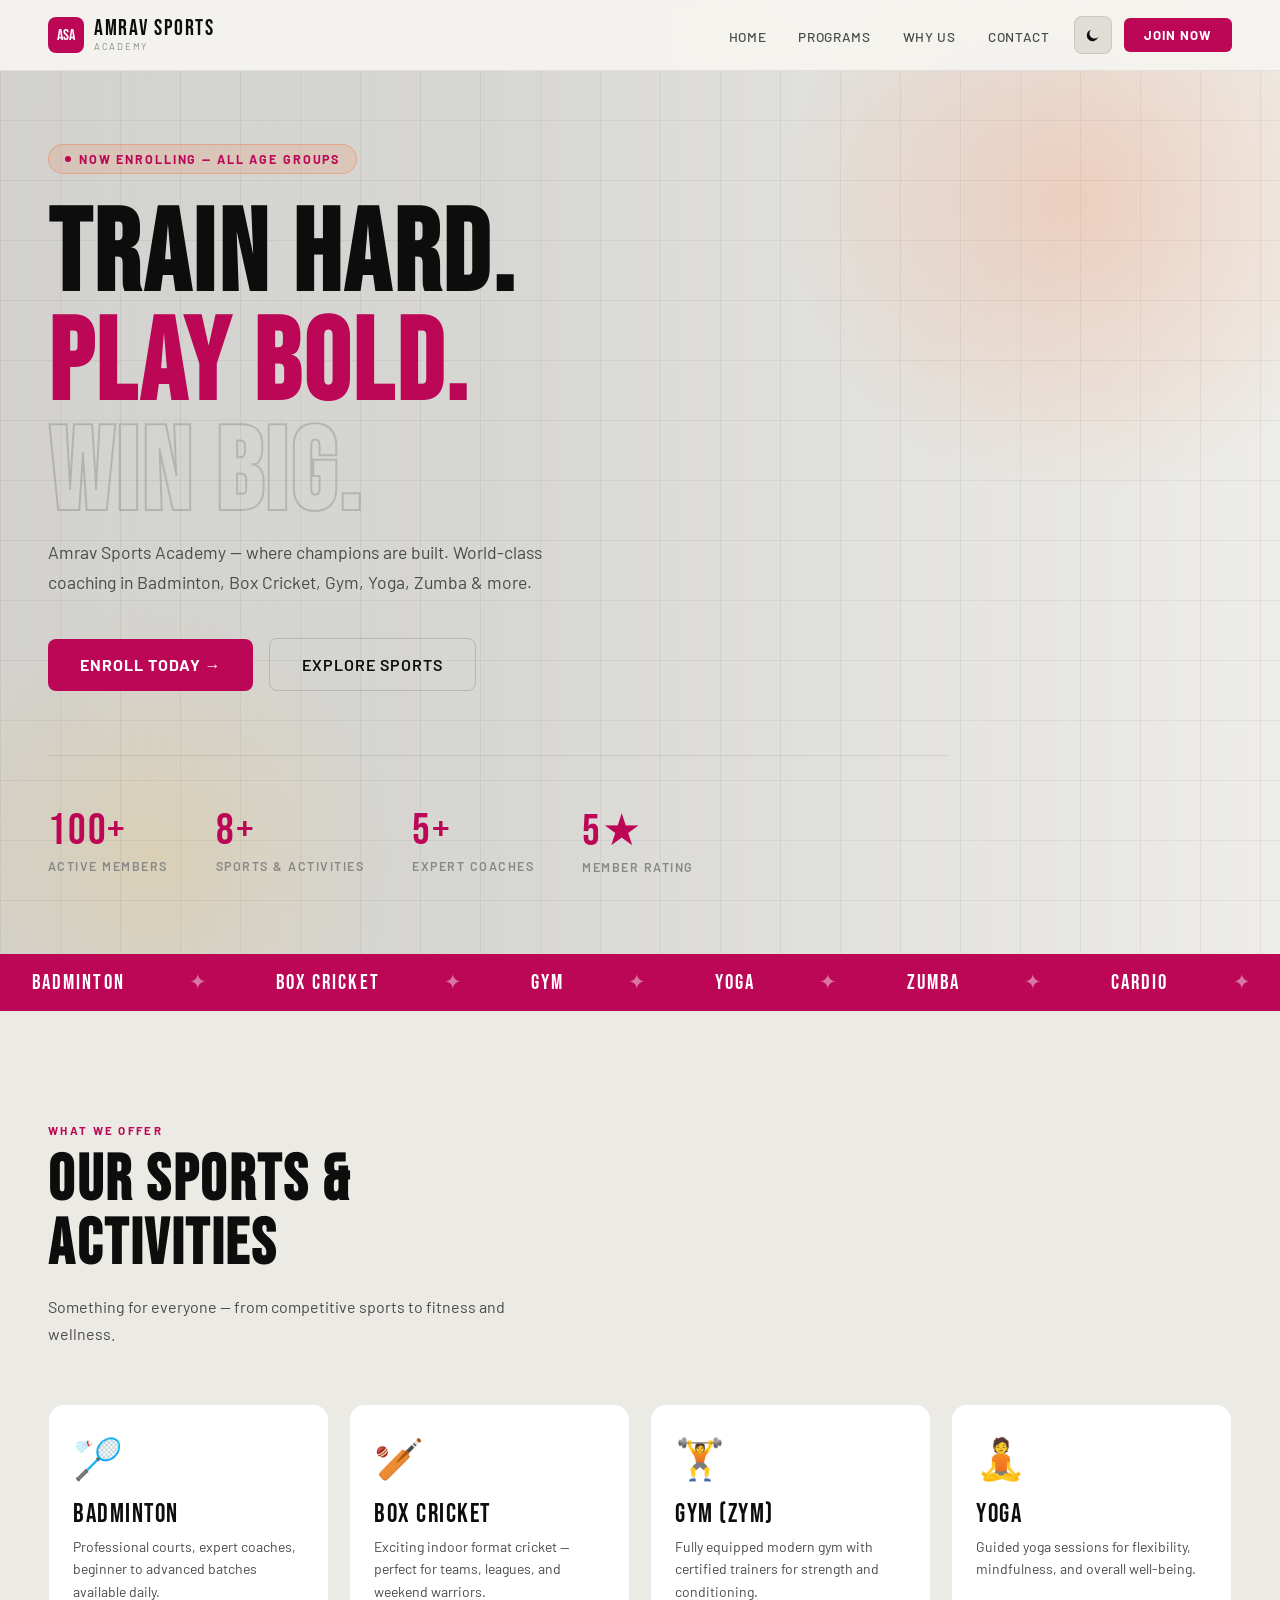
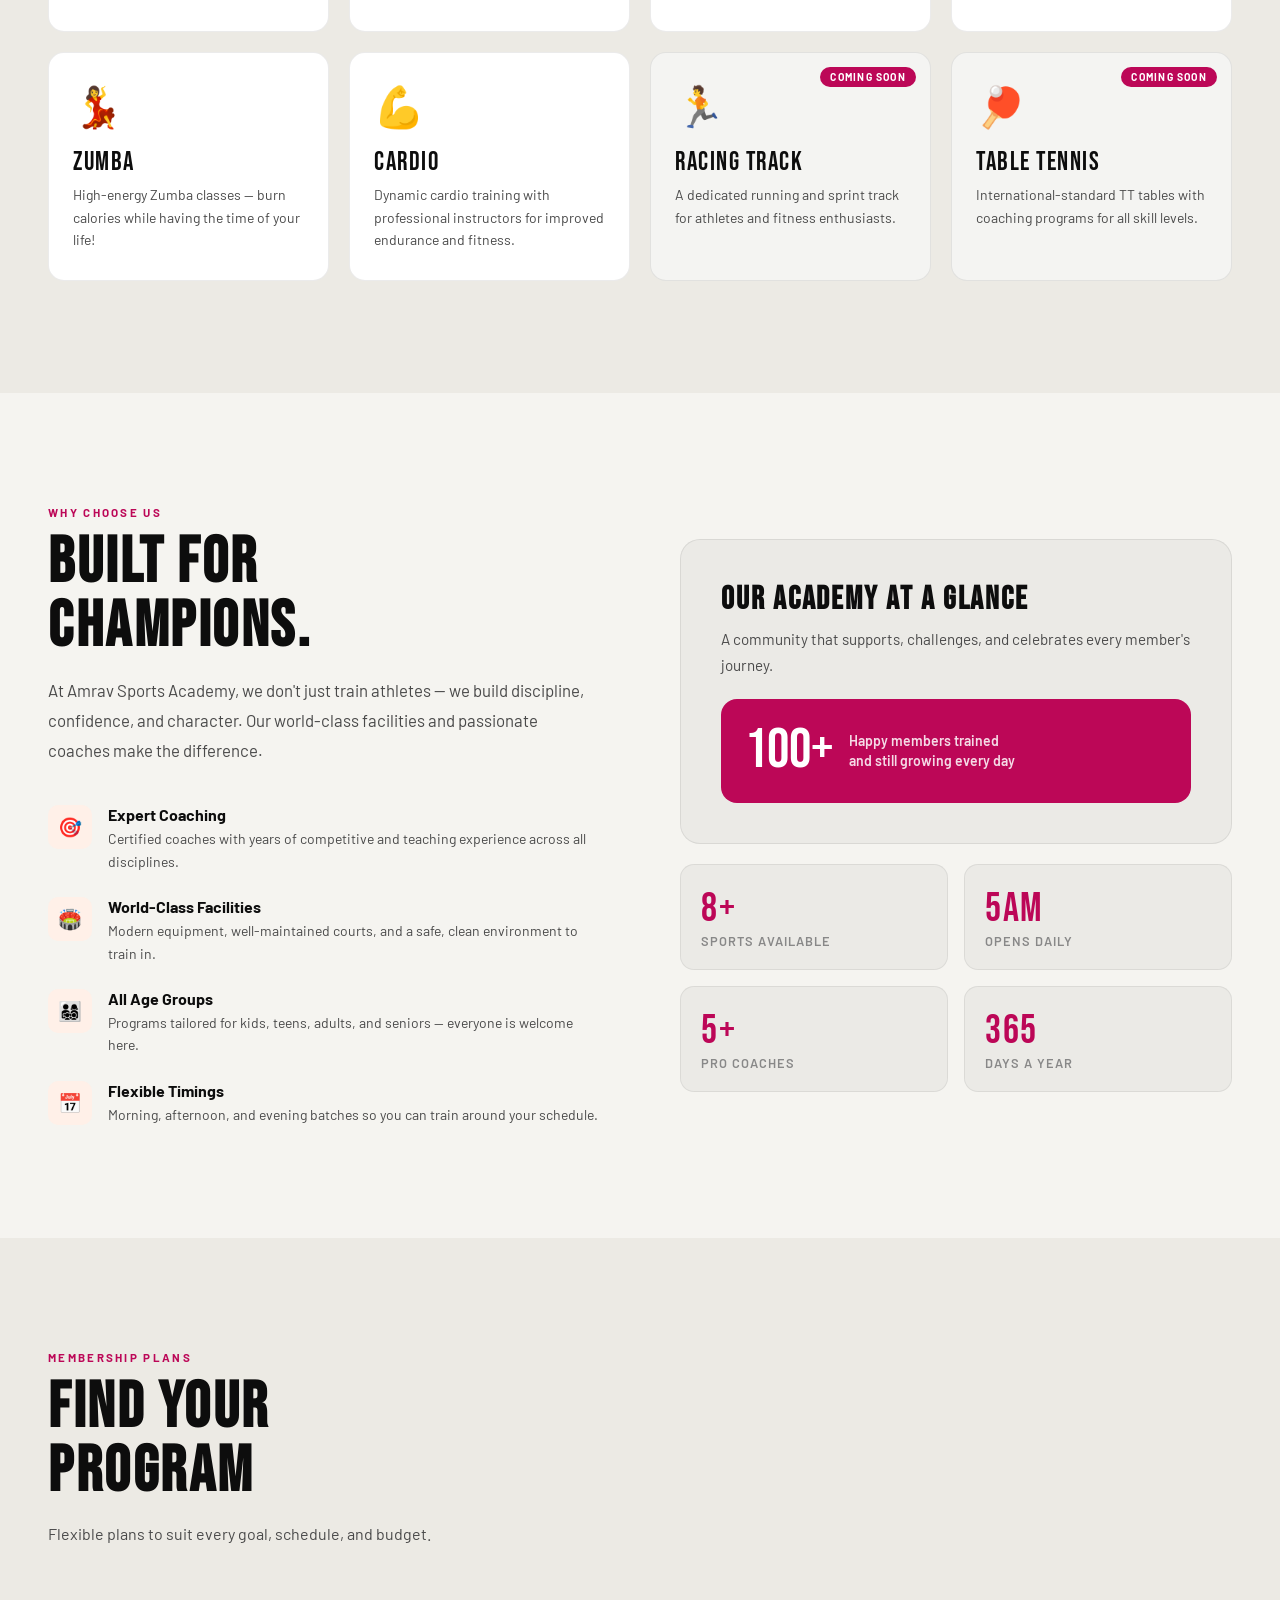
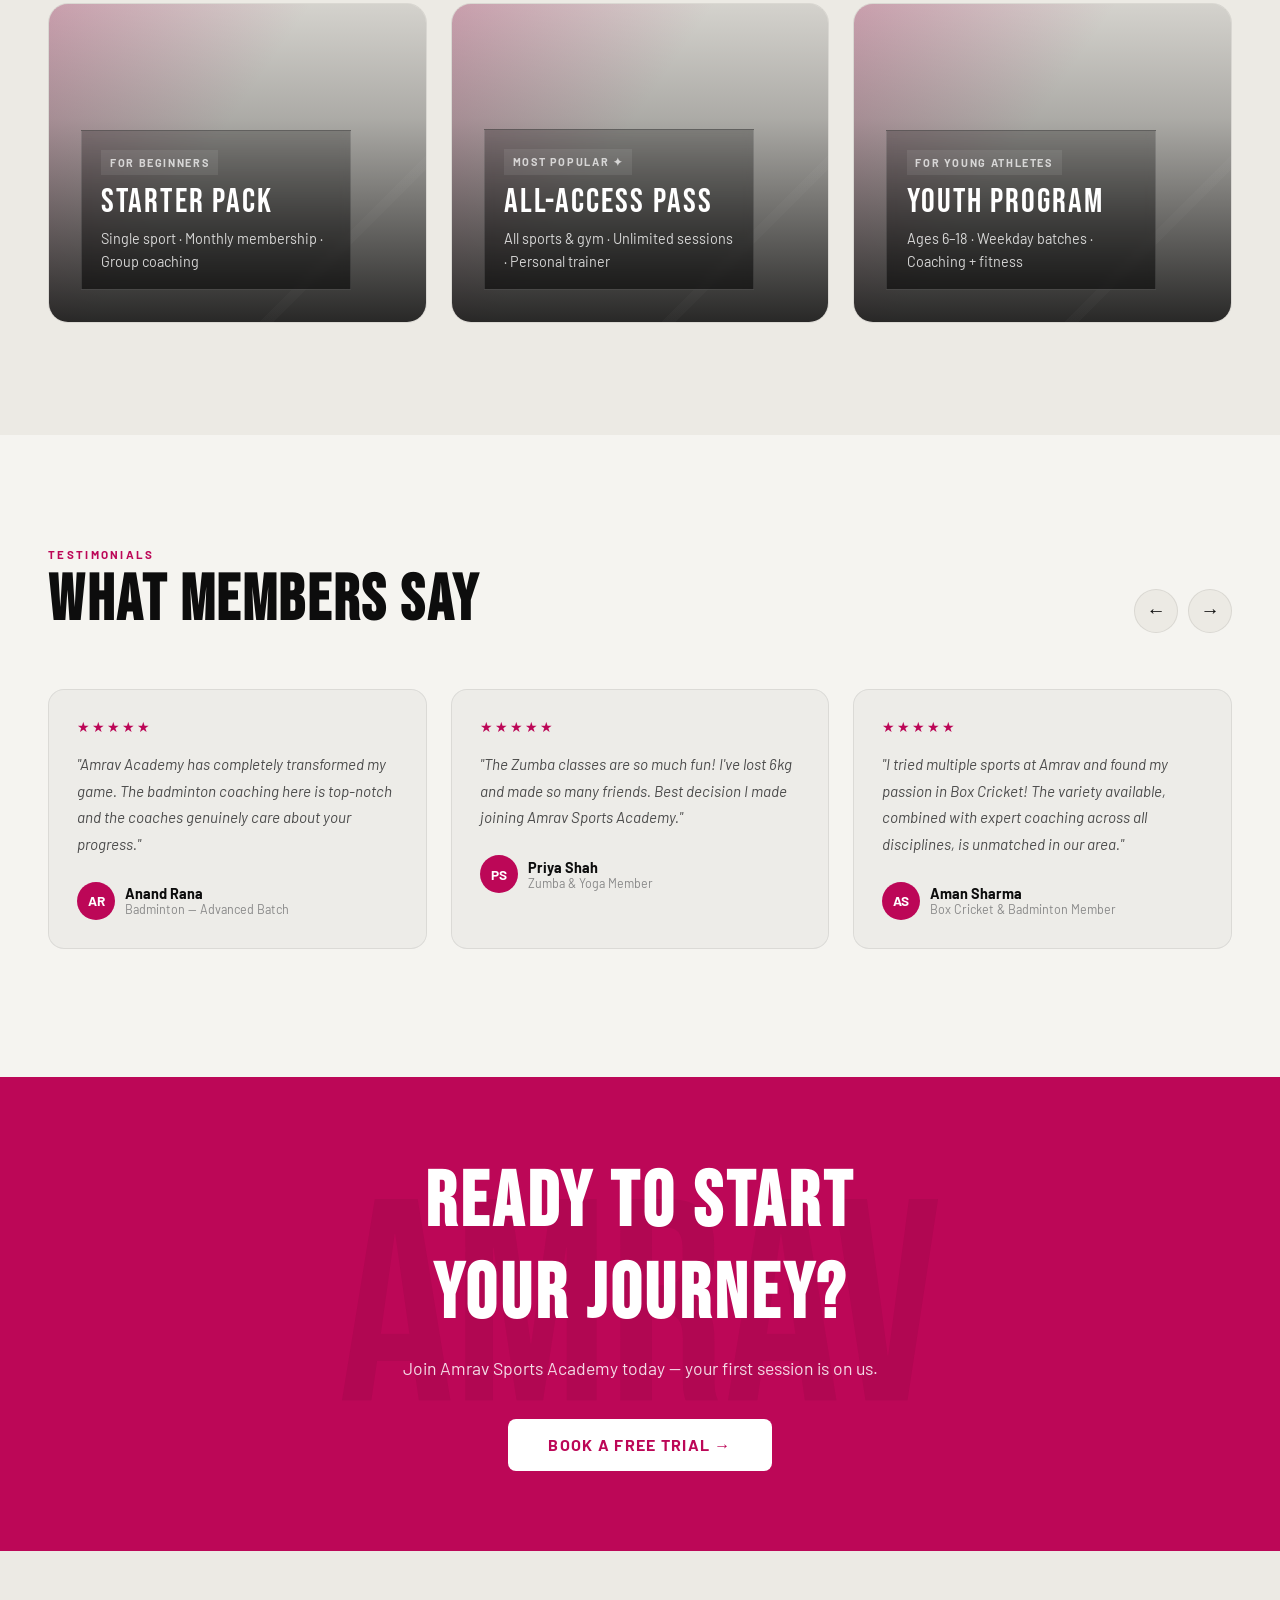
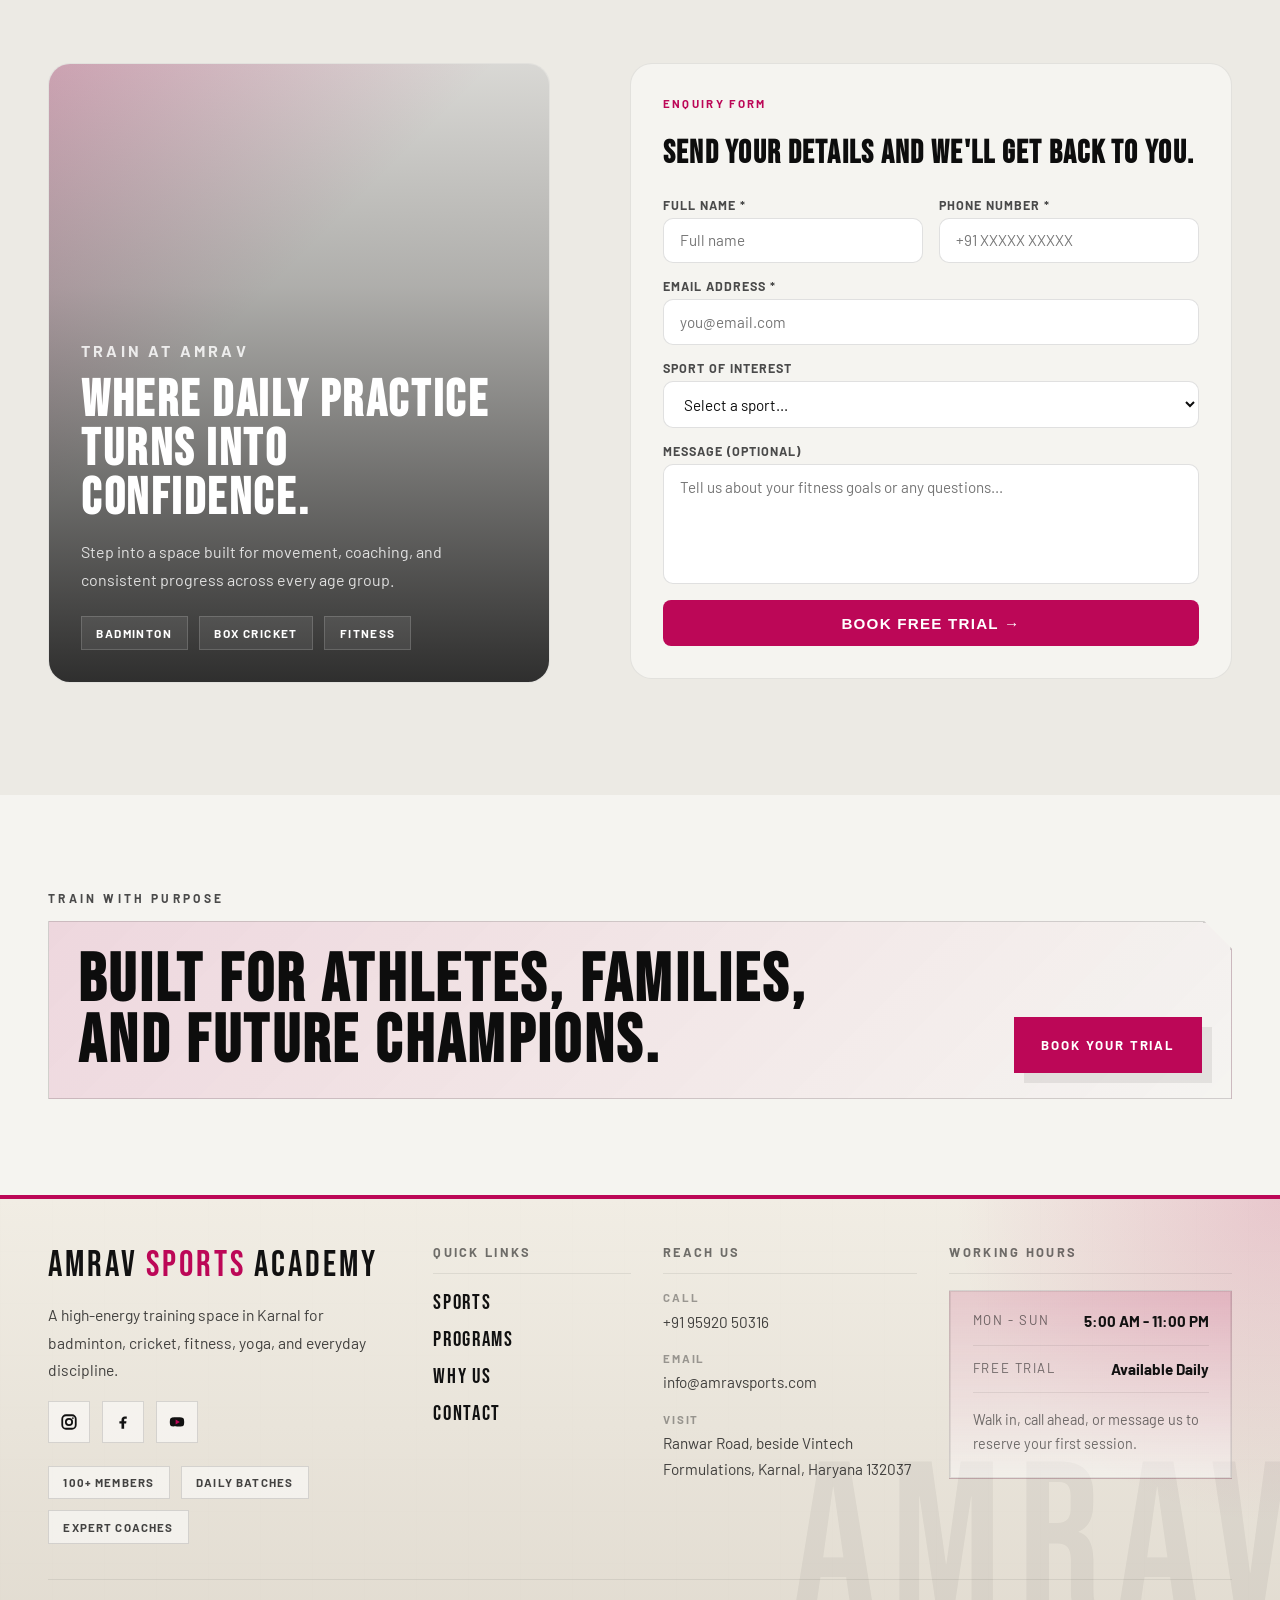
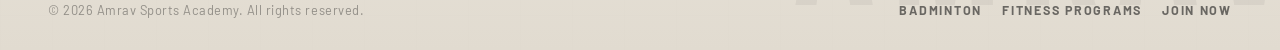
==== commit d841e501: "added fixed of form" ====
--- a/index.html
+++ b/index.html
@@ -436,20 +436,21 @@
             </div>
             <div class="contact-form reveal reveal-delay-1">
                 <p class="section-eyebrow">Enquiry Form</p>
-                <h2 class="contact-form-heading">Send your details and we'll get back to you.</h2>
+                <h2 class="contact-form-heading contact-form-heading-2">Send your details and we'll get back to you.
+                </h2>
                 <div class="form-row">
                     <div class="form-group">
-                        <label class="form-label">First Name</label><input class="form-input" id="contactName"
-                            type="text" placeholder="First name" />
+                        <label class="form-label">Full Name *</label><input class="form-input" id="contactName"
+                            type="text" placeholder="Full name" />
                     </div>
                     <div class="form-group">
-                        <label class="form-label">Phone Number</label><input class="form-input" id="contactPhone"
+                        <label class="form-label">Phone Number *</label><input class="form-input" id="contactPhone"
                             type="tel" placeholder="+91 XXXXX XXXXX" />
                     </div>
                 </div>
 
                 <div class="form-group">
-                    <label class="form-label">Email Address</label><input class="form-input" id="contactEmail"
+                    <label class="form-label">Email Address *</label><input class="form-input" id="contactEmail"
                         type="email" placeholder="you@email.com" />
                 </div>
                 <div class="form-group">
@@ -464,9 +465,11 @@
                         <option>Multiple Sports</option>
                     </select>
                 </div>
-                <div class="form-group"><label class="form-label">Message (Optional)</label><textarea
-                        class="form-textarea" id="contactMessage"
-                        placeholder="Tell us about your fitness goals or any questions..."></textarea></div>
+                <div class="form-group">
+                    <label class="form-label">Message (Optional)</label>
+                    <textarea class="form-textarea form-textarea-home" id="contactMessage"
+                        placeholder="Tell us about your fitness goals or any questions..."></textarea>
+                </div>
                 <button class="btn-form" id="submitBtn" type="button">Book Free Trial →</button>
             </div>
         </div>
--- a/style.css
+++ b/style.css
@@ -1379,6 +1379,10 @@
     min-height: 137px;
 }
 
+.form-textarea-home {
+    min-height: 120px;
+}
+
 .btn-form {
     background: var(--orange);
     color: white;
@@ -2249,6 +2253,10 @@
     margin-bottom: 0.75rem;
 }
 
+.contact-form-heading-2 {
+    font-size: clamp(2rem, 4vw, 1rem);
+}
+
 .contact-page-cta {
     padding: 0 3rem 6rem;
     background: var(--bg-primary);
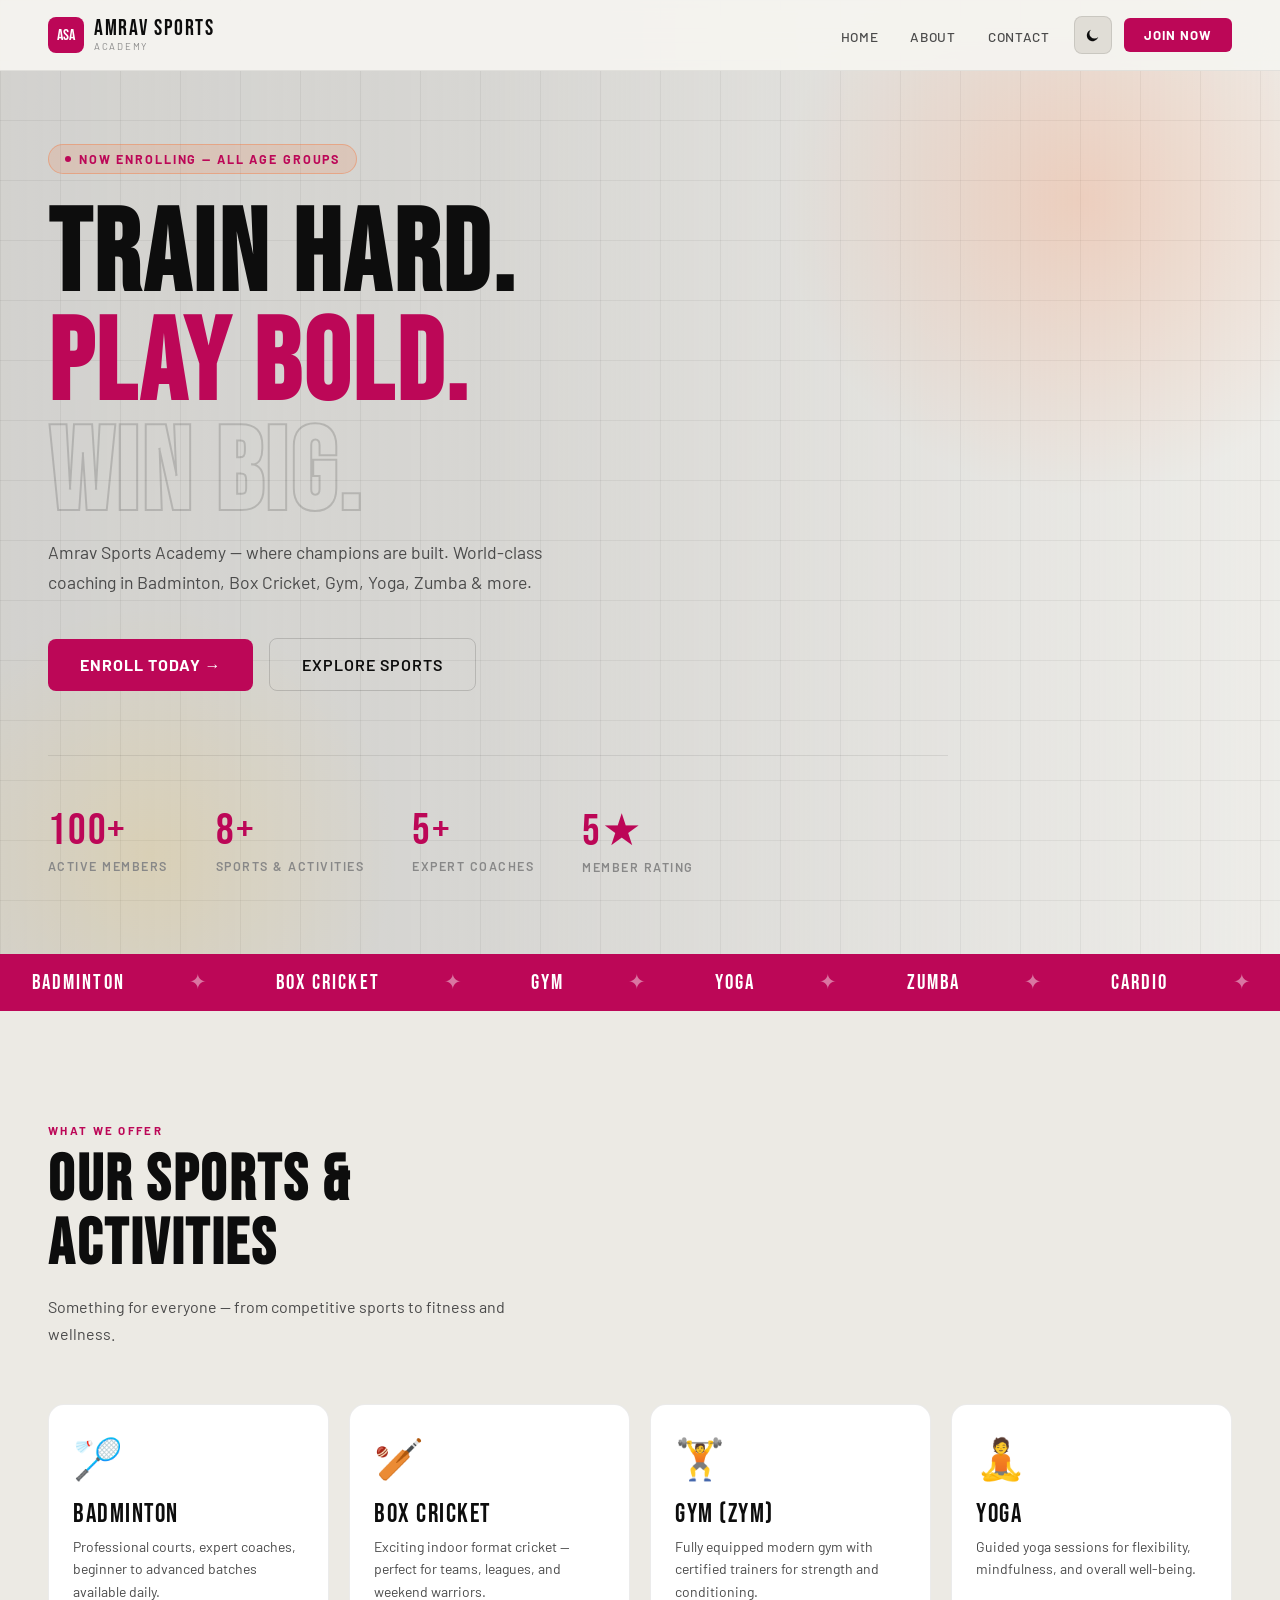
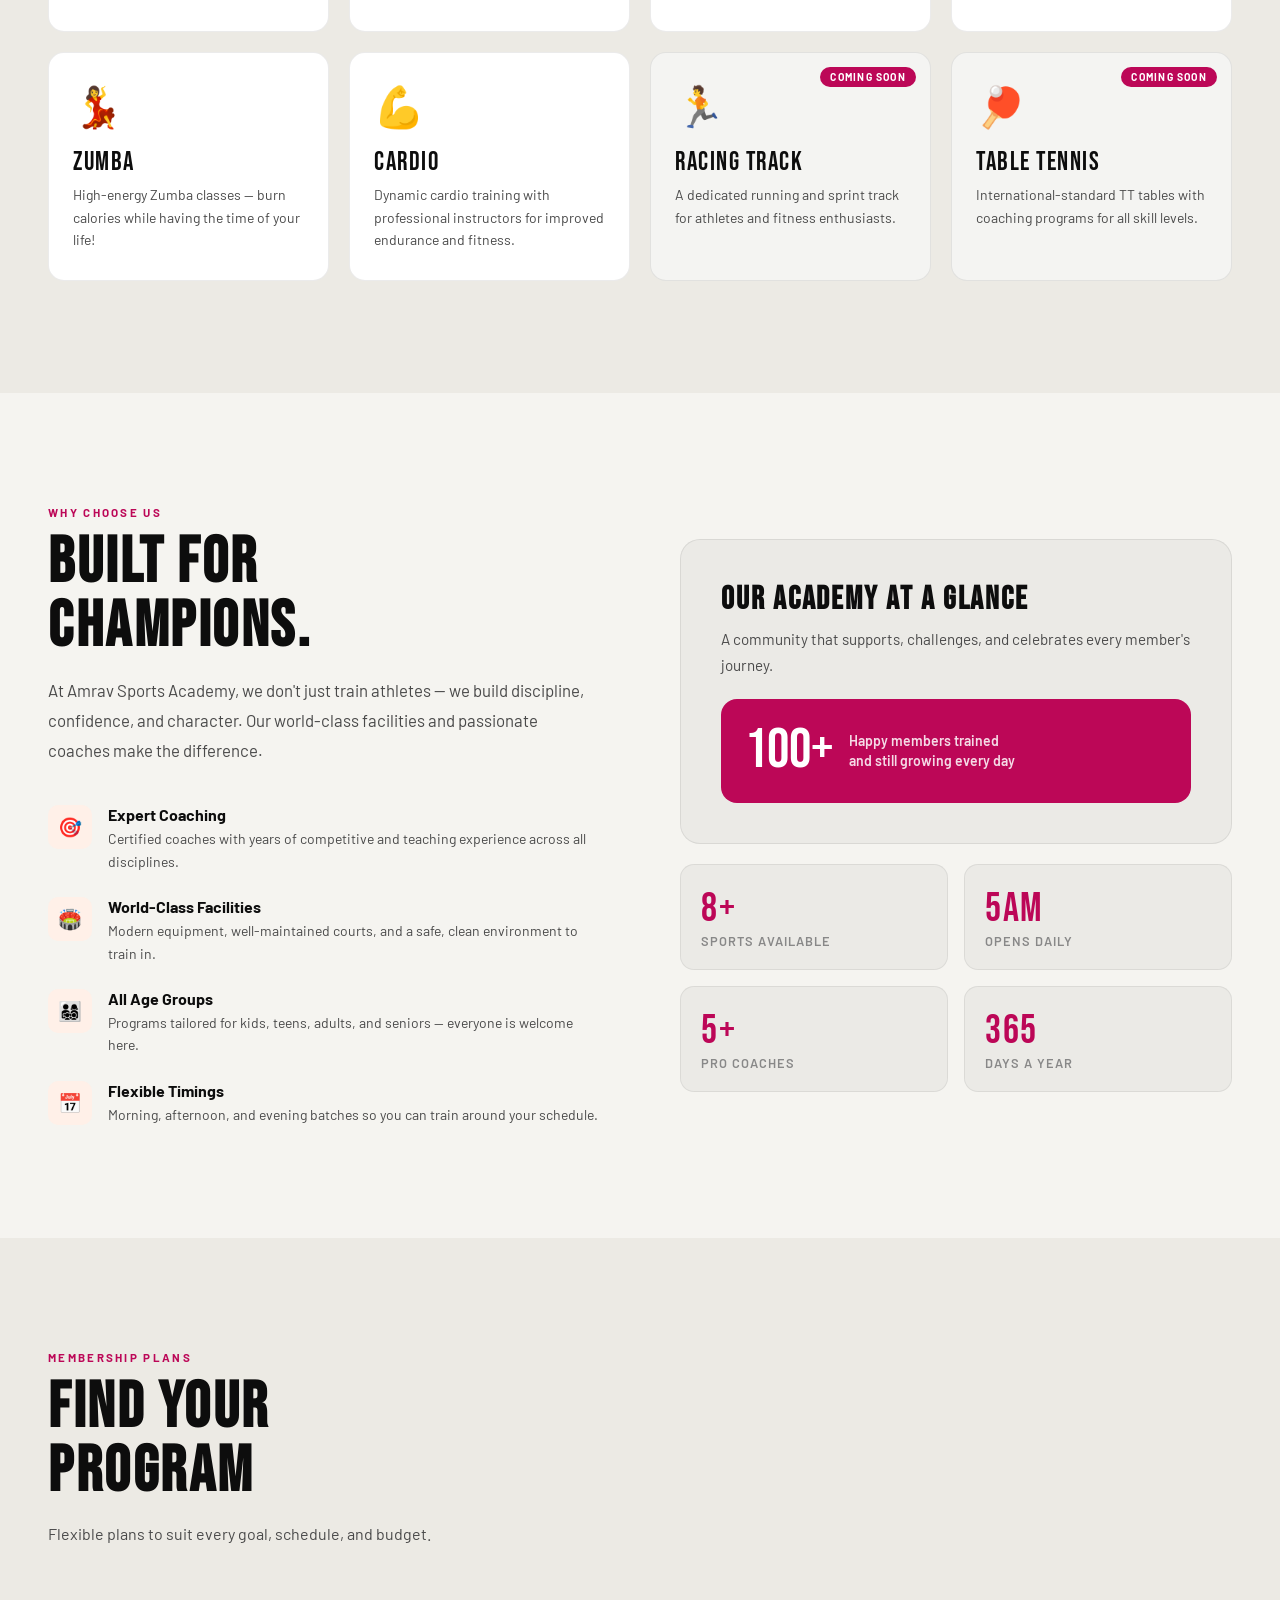
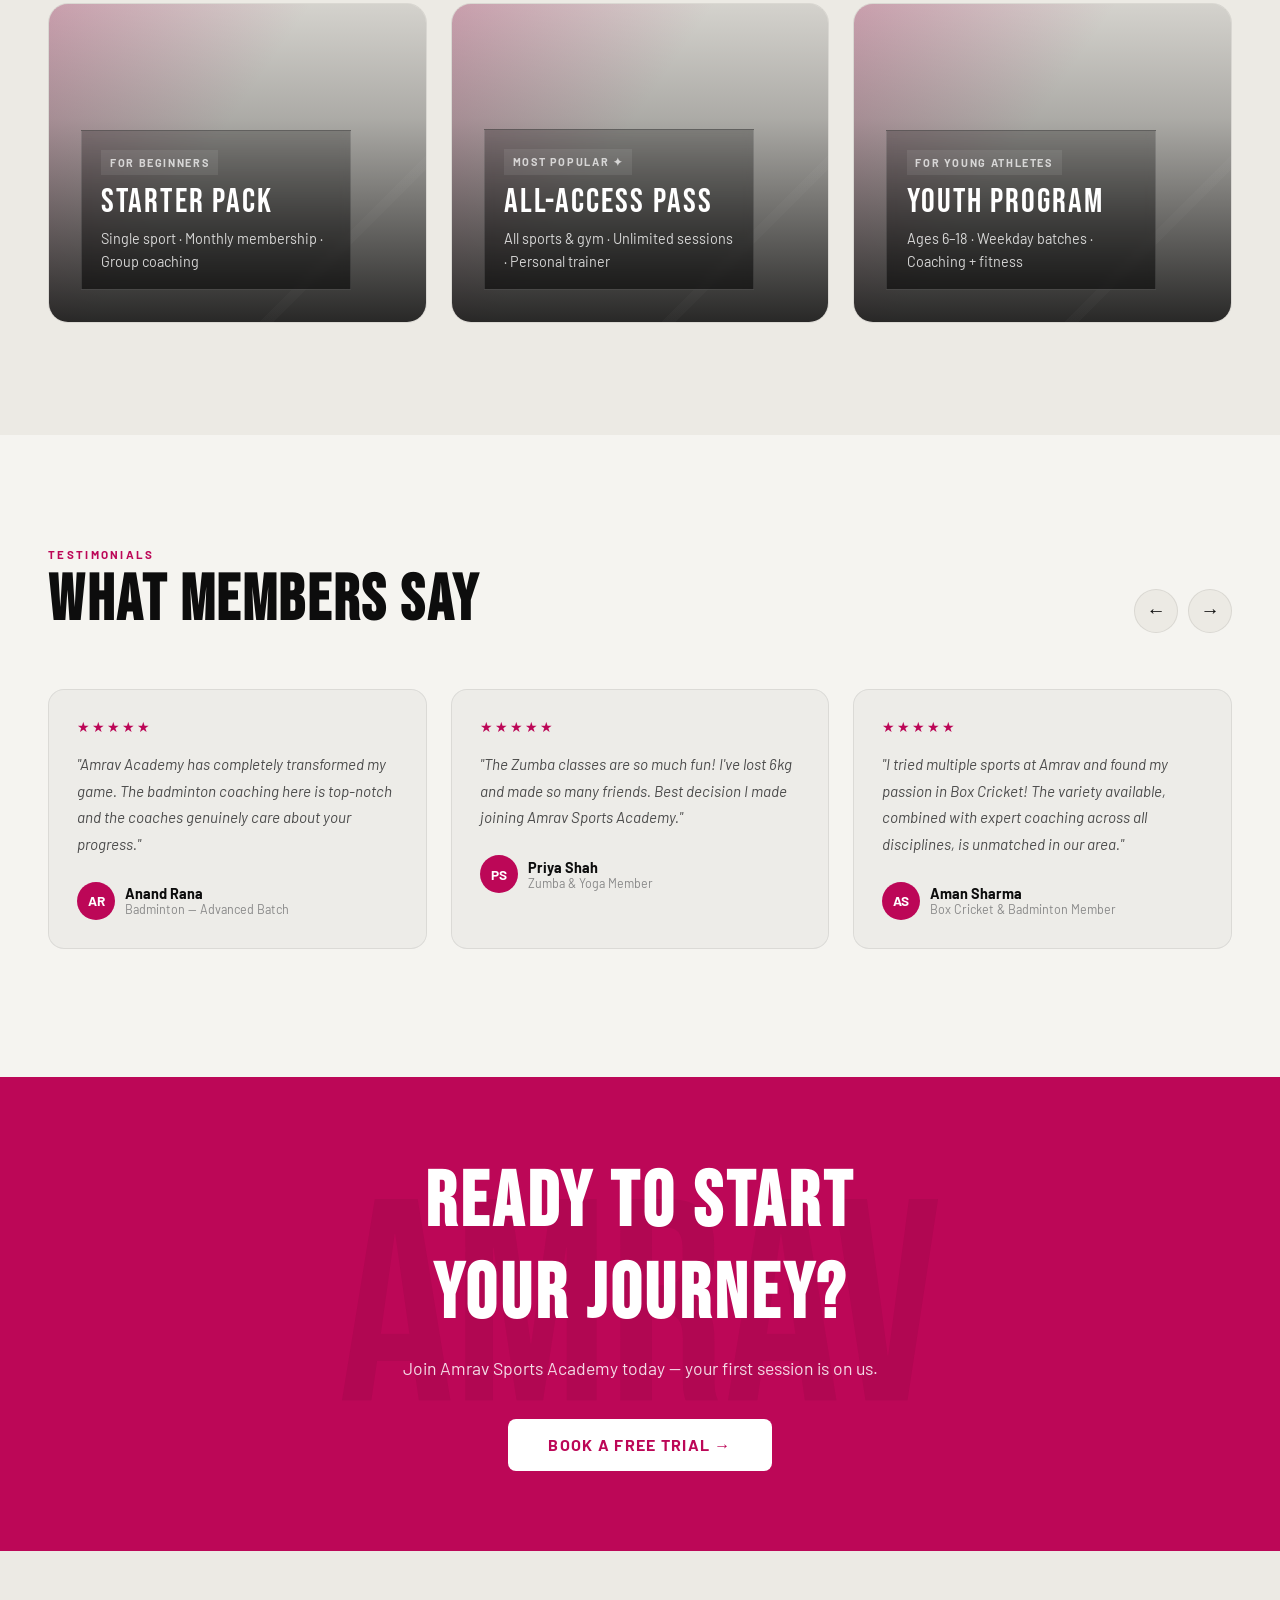
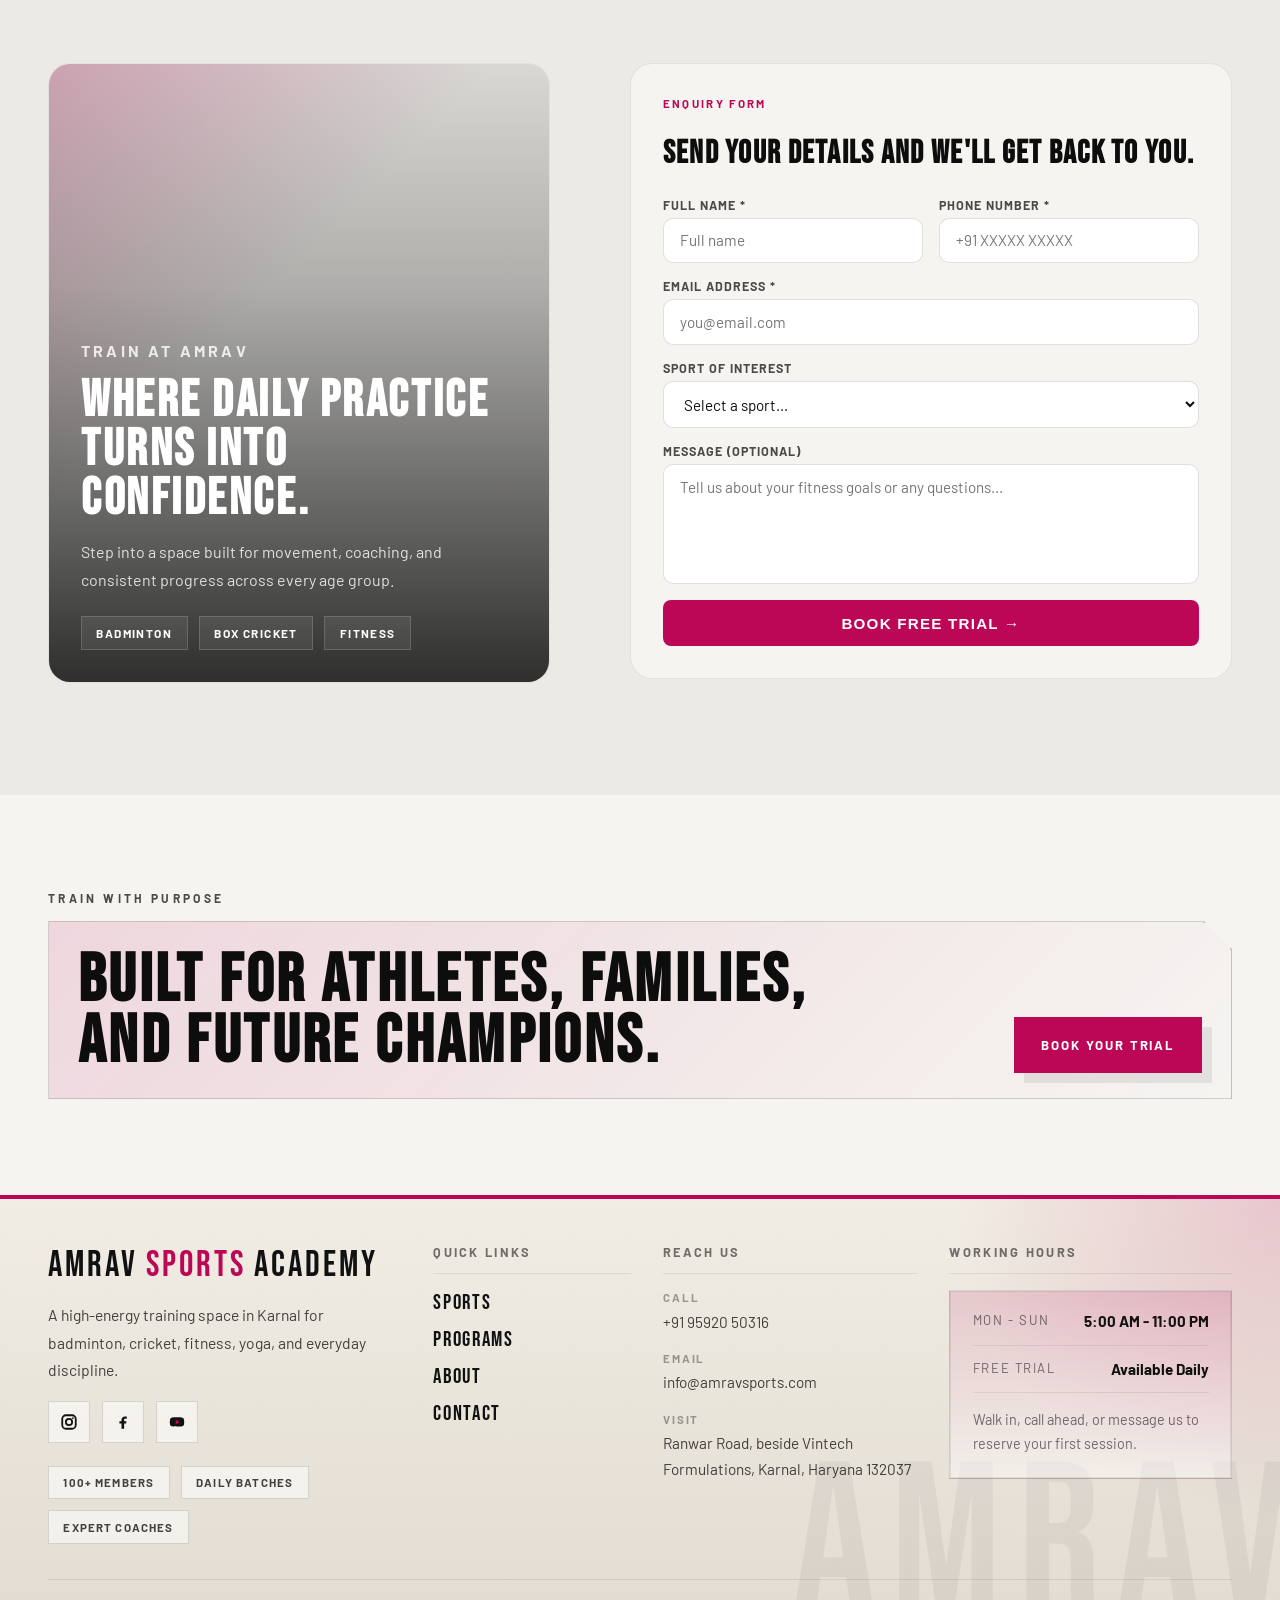
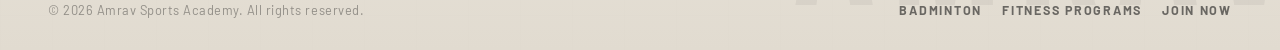
==== commit e98dfe2c: "added about page" ====
--- a/index.html
+++ b/index.html
@@ -31,8 +31,8 @@
             </a>
             <ul class="nav-links">
                 <li><a href="index.html">Home</a></li>
-                <li><a href="#programs">Programs</a></li>
-                <li><a href="#about">Why Us</a></li>
+
+                <li><a href="about.html">About</a></li>
                 <li><a href="contact.html">Contact</a></li>
             </ul>
         </div>
@@ -67,8 +67,8 @@
         </div>
         <ul class="mobile-nav">
             <li><a href="index.html" class="m-link">Home</a></li>
-            <li><a href="#programs" class="m-link">Programs</a></li>
-            <li><a href="#about" class="m-link">Why Us</a></li>
+
+            <li><a href="about.html" class="m-link">About</a></li>
             <li><a href="contact.html" class="m-link">Contact</a></li>
         </ul>
         <a class="mobile-cta-btn m-link" href="#contact">Join Now →</a>
@@ -528,7 +528,7 @@
                 <div class="footer-links">
                     <a href="#sports">Sports</a>
                     <a href="#programs">Programs</a>
-                    <a href="#about">Why Us</a>
+                    <a href="about.html">About</a>
                     <a href="#contact">Contact</a>
                 </div>
             </div>
@@ -580,4 +580,4 @@
     <script src="script.js"></script>
 </body>
 
-</html>+</html>
--- a/style.css
+++ b/style.css
@@ -2347,4 +2347,842 @@
     .contact-page-visual-content {
         padding: 1.25rem;
     }
-}+}
+
+/* ══════════════════════════════════
+   ABOUT PAGE
+══════════════════════════════════ */
+
+/* ── HERO ── */
+.about-hero {
+    position: relative;
+    min-height: 100vh;
+    padding: 7rem 3rem 4rem;
+    overflow: hidden;
+    isolation: isolate;
+    display: flex;
+    flex-direction: column;
+    justify-content: center;
+}
+
+.about-hero-bg,
+.about-hero-grid {
+    position: absolute;
+    inset: 0;
+}
+
+.about-hero-bg {
+    background-image:
+        var(--hero-image-overlay),
+        url('https://images.unsplash.com/photo-1521537634581-0dced2fee2ef?auto=format&fit=crop&w=1600&q=80');
+    background-size: cover;
+    background-position: center;
+    filter: var(--hero-image-filter);
+    transform: scale(1.03);
+}
+
+.about-hero-grid {
+    background-image:
+        linear-gradient(var(--hero-grid-line) 1px, transparent 1px),
+        linear-gradient(90deg, var(--hero-grid-line) 1px, transparent 1px);
+    background-size: 48px 48px;
+    opacity: 0.42;
+}
+
+.about-hero-inner {
+    position: relative;
+    z-index: 1;
+    width: 100%;
+    display: flex;
+    flex-direction: column;
+    align-items: flex-start;
+    max-width: 820px;
+}
+
+.about-hero-copy {
+    max-width: 760px;
+    color: var(--text-primary);
+}
+
+.about-hero-title {
+    font-family: 'Bebas Neue', sans-serif;
+    font-size: clamp(2.8rem, 5.5vw, 5rem);
+    line-height: 1;
+    letter-spacing: 0.03em;
+    margin: 0.5rem 0 1rem;
+}
+
+.about-hero-sub {
+    max-width: 560px;
+    font-size: 1rem;
+    line-height: 1.85;
+    color: var(--text-secondary);
+}
+
+.about-hero-actions {
+    display: flex;
+    flex-wrap: wrap;
+    gap: 1rem;
+    margin-top: 1.6rem;
+}
+.about-hero-actions .btn-outline {
+    color: var(--text-primary);
+    border-color: var(--border-mid);
+}
+.about-hero-actions .btn-outline:hover {
+    border-color: var(--orange);
+    color: var(--orange);
+}
+
+.about-hero-aside {
+    display: flex;
+    justify-content: flex-end;
+}
+
+.about-hero-panel {
+    width: min(100%, 380px);
+    padding: 1.75rem;
+    background: rgba(12, 12, 12, 0.68);
+    border: 1px solid rgba(255, 255, 255, 0.14);
+    backdrop-filter: blur(16px);
+    color: #fff;
+}
+
+.about-panel-label {
+    display: inline-block;
+    margin-bottom: 1rem;
+    font-size: 0.74rem;
+    font-weight: 700;
+    letter-spacing: 0.16em;
+    text-transform: uppercase;
+    color: rgba(255, 255, 255, 0.7);
+}
+
+.about-hero-panel h2 {
+    font-family: 'Bebas Neue', sans-serif;
+    font-size: clamp(1.4rem, 2.2vw, 1.9rem);
+    line-height: 1.1;
+    letter-spacing: 0.03em;
+    font-weight: 400;
+}
+
+.about-hero-metrics {
+    display: grid;
+    grid-template-columns: 1fr;
+    gap: 0;
+    margin-top: 1.4rem;
+}
+
+.about-story,
+.about-pillars,
+.about-journey,
+.about-highlights,
+.about-cta {
+    padding: 6rem 3rem;
+}
+
+.about-story {
+    background:
+        radial-gradient(circle at top right, rgba(188, 7, 87, 0.08), transparent 28%),
+        var(--bg-primary);
+}
+
+.about-story-grid {
+    display: grid;
+    grid-template-columns: minmax(0, 0.95fr) minmax(0, 1.05fr);
+    gap: 2rem;
+    align-items: end;
+}
+
+.about-story-copy {
+    max-width: 640px;
+    justify-self: end;
+}
+
+.about-story-copy p {
+    font-size: 1rem;
+    line-height: 1.9;
+    color: var(--text-secondary);
+}
+
+.about-story-copy p+p {
+    margin-top: 1rem;
+}
+
+.about-story-canvas {
+    display: grid;
+    grid-template-columns: minmax(280px, 0.78fr) minmax(0, 1.22fr);
+    gap: 1.2rem;
+    margin-top: 2.5rem;
+}
+
+.about-story-quote,
+.about-story-stats {
+    border: 1px solid var(--border);
+}
+
+.about-story-quote {
+    padding: 1.6rem;
+    background: linear-gradient(150deg, rgba(188, 7, 87, 0.16), rgba(255, 255, 255, 0.02));
+}
+
+.about-story-quote span {
+    display: inline-block;
+    margin-bottom: 1rem;
+    font-size: 0.74rem;
+    font-weight: 700;
+    letter-spacing: 0.18em;
+    text-transform: uppercase;
+    color: var(--orange);
+}
+
+.about-story-quote p {
+    font-family: 'Bebas Neue', sans-serif;
+    font-size: clamp(2rem, 4vw, 3.5rem);
+    line-height: 1;
+    letter-spacing: 0.04em;
+    color: var(--text-primary);
+}
+
+.about-story-stats {
+    display: grid;
+    grid-template-columns: repeat(3, 1fr);
+    background: var(--sport-card-bg);
+    border: 1px solid var(--border);
+    border-radius: 8px;
+    overflow: hidden;
+}
+
+.about-story-stat {
+    padding: 2.5rem 2rem;
+    display: flex;
+    flex-direction: column;
+    gap: 1rem;
+    transition: background 0.3s;
+}
+
+.about-story-stat+.about-story-stat {
+    border-left: 1px solid var(--border);
+}
+
+.about-story-stat:hover {
+    background: rgba(188, 7, 87, 0.03);
+}
+
+.about-stat-icon-box {
+    width: 44px;
+    height: 44px;
+    border-radius: 10px;
+    background: linear-gradient(135deg, rgba(188, 7, 87, 0.12), rgba(188, 7, 87, 0.04));
+    border: 1px solid rgba(188, 7, 87, 0.2);
+    display: flex;
+    align-items: center;
+    justify-content: center;
+    margin-bottom: 0.5rem;
+}
+
+.about-stat-icon {
+    font-style: normal;
+    font-size: 1.4rem;
+}
+
+.about-story-stat strong {
+    display: block;
+    font-family: 'Bebas Neue', sans-serif;
+    font-size: 1.5rem;
+    letter-spacing: 0.04em;
+    color: var(--text-primary);
+    line-height: 1.1;
+}
+
+.about-story-stat span {
+    color: var(--text-secondary);
+    line-height: 1.6;
+    font-size: 0.9rem;
+}
+
+@media (max-width: 768px) {
+    .about-story-stats {
+        grid-template-columns: 1fr;
+    }
+    .about-story-stat+.about-story-stat {
+        border-left: none;
+        border-top: 1px solid var(--border);
+    }
+}
+
+.about-image-banner {
+    padding: 4rem 3rem 6rem;
+    background: var(--bg-primary);
+}
+
+.about-image-banner-inner {
+    position: relative;
+    width: 100%;
+    height: 500px;
+    border-radius: 24px;
+    overflow: hidden;
+    isolation: isolate;
+    box-shadow: 0 20px 50px rgba(0,0,0,0.15);
+}
+
+.about-banner-img {
+    position: absolute;
+    inset: 0;
+    background-image: url('https://images.unsplash.com/photo-1541534741688-6078c6bfb5c5?auto=format&fit=crop&w=1600&q=80');
+    background-size: cover;
+    background-position: center 30%;
+    filter: var(--hero-image-filter);
+    transition: transform 0.8s cubic-bezier(0.2, 0.8, 0.2, 1);
+}
+
+.about-image-banner-inner:hover .about-banner-img {
+    transform: scale(1.05);
+}
+
+@media (max-width: 768px) {
+    .about-image-banner {
+        padding: 2rem 1.5rem 4rem;
+    }
+    .about-image-banner-inner {
+        height: 350px;
+        border-radius: 16px;
+    }
+}
+
+.about-pillar h3,
+.about-highlight-card h3,
+.about-timeline-item h3 {
+    font-family: 'Bebas Neue', sans-serif;
+    font-size: 1.9rem;
+    letter-spacing: 0.04em;
+    line-height: 1;
+    margin-bottom: 0.7rem;
+    color: var(--text-primary);
+}
+
+.about-pillar p,
+.about-highlight-card p,
+.about-timeline-item p,
+.about-highlights-text {
+    font-size: 0.96rem;
+    line-height: 1.8;
+    color: var(--text-secondary);
+}
+
+.about-journey {
+    display: grid;
+    grid-template-columns: minmax(0, 0.95fr) minmax(0, 1.05fr);
+    gap: 2rem;
+    align-items: stretch;
+    background: var(--bg-primary);
+}
+
+.about-journey-visual {
+    position: relative;
+    min-height: 640px;
+    overflow: hidden;
+    border-radius: 24px;
+    isolation: isolate;
+}
+
+.about-journey-photo,
+.about-journey-overlay {
+    position: absolute;
+    inset: 0;
+}
+
+.about-journey-photo {
+    background-image: url('https://images.unsplash.com/photo-1517649763962-0c623066013b?auto=format&fit=crop&w=1400&q=80');
+    background-size: cover;
+    background-position: center;
+    transform: scale(1.04);
+}
+
+.about-journey-overlay {
+    background:
+        linear-gradient(180deg, rgba(10, 10, 10, 0.12) 0%, rgba(10, 10, 10, 0.42) 40%, rgba(10, 10, 10, 0.86) 100%),
+        linear-gradient(120deg, rgba(188, 7, 87, 0.24), transparent 46%);
+}
+
+.about-journey-badge {
+    position: absolute;
+    left: 1.5rem;
+    right: 1.5rem;
+    bottom: 1.5rem;
+    z-index: 1;
+    padding: 1.25rem 1.4rem;
+    background: rgba(8, 8, 8, 0.55);
+    border: 1px solid rgba(255, 255, 255, 0.12);
+    color: #fff;
+    backdrop-filter: blur(10px);
+}
+
+.about-journey-badge span {
+    display: block;
+    font-size: 0.72rem;
+    font-weight: 700;
+    letter-spacing: 0.16em;
+    text-transform: uppercase;
+    color: rgba(255, 255, 255, 0.66);
+    margin-bottom: 0.45rem;
+}
+
+.about-journey-badge strong {
+    font-family: 'Bebas Neue', sans-serif;
+    font-size: 2rem;
+    letter-spacing: 0.04em;
+    line-height: 1;
+}
+
+.about-journey-content {
+    align-self: center;
+}
+
+.about-timeline {
+    margin-top: 1.8rem;
+    border-left: 1px solid var(--border-mid);
+}
+
+.about-timeline-item {
+    display: grid;
+    grid-template-columns: 92px 1fr;
+    gap: 1rem;
+    padding: 0 0 1.6rem 1.6rem;
+    position: relative;
+}
+
+.about-timeline-item::before {
+    content: "";
+    position: absolute;
+    left: -7px;
+    top: 0.25rem;
+    width: 12px;
+    height: 12px;
+    border-radius: 50%;
+    background: var(--orange);
+    box-shadow: 0 0 0 6px rgba(188, 7, 87, 0.12);
+}
+
+.about-timeline-item span {
+    font-size: 0.8rem;
+    font-weight: 700;
+    letter-spacing: 0.14em;
+    text-transform: uppercase;
+    color: var(--orange);
+    padding-top: 0.2rem;
+}
+
+.about-highlights {
+    background: linear-gradient(180deg, var(--bg-secondary) 0%, var(--bg-primary) 100%);
+}
+
+.about-highlights-copy {
+    max-width: 760px;
+}
+
+.about-highlights-grid {
+    display: grid;
+    grid-template-columns: repeat(2, 1fr);
+    gap: 1rem;
+    margin-top: 2rem;
+}
+
+.about-highlight-card {
+    padding: 1.55rem;
+    border: 1px solid var(--border);
+    background: rgba(255, 255, 255, 0.28);
+    backdrop-filter: blur(8px);
+}
+
+[data-theme="dark"] .about-highlight-card,
+[data-theme="dark"] .about-hero-panel {
+    background: rgba(18, 18, 18, 0.72);
+}
+
+.about-cta {
+    padding-top: 0;
+    background: var(--bg-primary);
+}
+
+.about-cta-inner {
+    padding: 2.5rem 2rem;
+    border: 1px solid var(--border-mid);
+    background: linear-gradient(135deg, rgba(188, 7, 87, 0.12), rgba(255, 255, 255, 0.02));
+    display: flex;
+    justify-content: space-between;
+    align-items: end;
+    gap: 1.5rem;
+}
+
+.about-cta-inner h2 {
+    max-width: 760px;
+    font-family: 'Bebas Neue', sans-serif;
+    font-size: clamp(2.4rem, 5vw, 4.8rem);
+    line-height: 0.94;
+    letter-spacing: 0.05em;
+    color: var(--text-primary);
+}
+
+.about-cta-actions {
+    display: flex;
+    flex-wrap: wrap;
+    gap: 1rem;
+    align-items: center;
+}
+
+@media (max-width:960px) {
+
+    .about-hero,
+    .about-story,
+    .about-pillars,
+    .about-journey,
+    .about-highlights,
+    .about-cta {
+        padding-left: 1.5rem;
+        padding-right: 1.5rem;
+    }
+
+    .about-hero {
+        min-height: auto;
+        padding-top: 7.2rem;
+    }
+
+    .about-hero-inner,
+    .about-story-grid,
+    .about-story-canvas,
+    .about-journey {
+        grid-template-columns: 1fr;
+    }
+
+    .about-hero-inner {
+        min-height: auto;
+        align-items: start;
+    }
+
+    .about-hero-aside {
+        justify-content: flex-start;
+    }
+
+    .about-story-copy {
+        justify-self: start;
+    }
+
+    .about-story-stats,
+    .about-pillars-grid,
+    .about-highlights-grid {
+        grid-template-columns: 1fr;
+    }
+
+    .about-story-stat+.about-story-stat {
+        border-left: 0;
+        border-top: 1px solid var(--border);
+    }
+
+    .about-journey-visual {
+        min-height: 420px;
+    }
+
+    .about-cta-inner {
+        flex-direction: column;
+        align-items: flex-start;
+    }
+}
+
+@media (max-width:480px) {
+    .about-hero {
+        padding-top: 6.6rem;
+        padding-bottom: 2rem;
+    }
+
+    .about-hero-panel,
+    .about-story-quote,
+    .about-pillar,
+    .about-highlight-card,
+    .about-cta-inner {
+        padding: 1.2rem;
+    }
+
+    .about-journey-visual {
+        min-height: 360px;
+        border-radius: 18px;
+    }
+
+    .about-timeline-item {
+        grid-template-columns: 1fr;
+        gap: 0.35rem;
+    }
+}
+
+/* ══════════════════════════════════
+   ABOUT PAGE ENHANCEMENTS
+══════════════════════════════════ */
+
+.about-orb {
+    position: absolute;
+    border-radius: 50%;
+    pointer-events: none;
+    z-index: 0;
+    filter: blur(80px);
+}
+.about-orb-1 {
+    width: 500px; height: 500px;
+    top: -100px; right: -80px;
+    background: radial-gradient(circle, rgba(188,7,87,0.28) 0%, transparent 70%);
+    animation: orbFloat 8s ease-in-out infinite;
+}
+.about-orb-2 {
+    width: 380px; height: 380px;
+    bottom: -60px; left: 10%;
+    background: radial-gradient(circle, rgba(188,7,87,0.14) 0%, transparent 70%);
+    animation: orbFloat 11s 2s ease-in-out infinite reverse;
+}
+@keyframes orbFloat {
+    0%, 100% { transform: translateY(0) scale(1); }
+    50% { transform: translateY(-30px) scale(1.06); }
+}
+
+.about-hero-eyebrow {
+    display: inline-flex;
+    align-items: center;
+    gap: 8px;
+    background: rgba(188,7,87,0.18);
+    border: 1px solid rgba(188,7,87,0.4);
+    color: var(--text-primary);
+    font-size: 0.74rem;
+    font-weight: 700;
+    letter-spacing: 0.18em;
+    text-transform: uppercase;
+    padding: 7px 16px;
+    border-radius: 100px;
+    margin-bottom: 1.4rem;
+}
+.about-eyebrow-dot {
+    width: 7px; height: 7px;
+    border-radius: 50%;
+    background: var(--orange);
+    animation: pulse 1.5s infinite;
+    flex-shrink: 0;
+}
+.about-title-accent { color: var(--orange); font-style: italic; }
+
+.about-hero-pills {
+    display: flex;
+    flex-wrap: wrap;
+    gap: 0.55rem;
+    margin-top: 1.8rem;
+}
+.about-hero-pills span {
+    background: rgba(255,255,255,0.1);
+    border: 1px solid rgba(255,255,255,0.18);
+    color: rgba(255,255,255,0.85);
+    font-size: 0.78rem;
+    font-weight: 600;
+    letter-spacing: 0.06em;
+    padding: 0.38rem 0.9rem;
+    border-radius: 100px;
+    backdrop-filter: blur(6px);
+    transition: background 0.2s, border-color 0.2s;
+}
+.about-hero-pills span:hover {
+    background: rgba(188,7,87,0.3);
+    border-color: rgba(188,7,87,0.6);
+}
+
+.about-metric-item {
+    padding-top: 0.9rem;
+    border-top: 1px solid rgba(255,255,255,0.12);
+    display: block;
+}
+.about-metric-num {
+    display: block;
+    line-height: 1;
+    margin-bottom: 0.25rem;
+}
+.about-metric-item strong {
+    display: inline;
+    font-family: 'Bebas Neue', sans-serif;
+    font-size: 2.2rem;
+    letter-spacing: 0.05em;
+    color: var(--text-primary);
+    line-height: 1;
+}
+.about-metric-suffix {
+    font-family: 'Bebas Neue', sans-serif;
+    font-size: 1.4rem;
+    color: var(--orange);
+    margin-left: 1px;
+    display: inline;
+}
+.about-metric-item > span {
+    display: block;
+    color: rgba(255,255,255,0.65);
+    font-size: 0.88rem;
+    margin-top: 0.2rem;
+}
+
+.about-stat-icon {
+    font-size: 1.6rem;
+    margin-bottom: 0.5rem;
+}
+
+.about-quote-icon {
+    font-family: 'Bebas Neue', sans-serif;
+    font-size: 6rem;
+    line-height: 0.7;
+    color: var(--orange);
+    opacity: 0.4;
+    margin-bottom: 0.5rem;
+    display: block;
+}
+
+
+
+/* Timeline redesign */
+.about-timeline { margin-top: 1.8rem; }
+.about-timeline-item {
+    display: grid;
+    grid-template-columns: 60px 1fr;
+    gap: 1.2rem;
+    padding-bottom: 2rem;
+    position: relative;
+}
+.about-timeline-item:not(:last-child)::before {
+    content: '';
+    position: absolute;
+    left: 21px; top: 48px; bottom: 0;
+    width: 2px;
+    background: linear-gradient(180deg, var(--orange), transparent);
+}
+.about-timeline-step {
+    display: flex;
+    flex-direction: column;
+    align-items: center;
+}
+.about-timeline-num {
+    width: 44px; height: 44px;
+    border-radius: 50%;
+    background: var(--orange);
+    color: #fff;
+    font-family: 'Bebas Neue', sans-serif;
+    font-size: 1.3rem;
+    display: flex;
+    align-items: center;
+    justify-content: center;
+    letter-spacing: 0.04em;
+    box-shadow: 0 0 0 5px rgba(188,7,87,0.15);
+    flex-shrink: 0;
+}
+.about-timeline-body { padding-top: 0.4rem; }
+.about-timeline-body h3 {
+    font-family: 'Bebas Neue', sans-serif;
+    font-size: 1.7rem;
+    letter-spacing: 0.04em;
+    line-height: 1;
+    margin-bottom: 0.4rem;
+    color: var(--text-primary);
+}
+.about-timeline-body p {
+    font-size: 0.96rem;
+    line-height: 1.8;
+    color: var(--text-secondary);
+}
+
+/* Highlight card enhancements */
+.about-highlight-icon {
+    font-size: 2rem;
+    margin-bottom: 0.9rem;
+    display: block;
+    transition: transform 0.25s;
+}
+.about-highlight-card {
+    padding: 1.75rem;
+    border: 1px solid var(--border);
+    background: rgba(255,255,255,0.28);
+    backdrop-filter: blur(8px);
+    border-radius: 16px;
+    transition: transform 0.25s, box-shadow 0.25s, border-color 0.25s;
+    position: relative;
+    overflow: hidden;
+}
+.about-highlight-card::before {
+    content: '';
+    position: absolute;
+    bottom: 0; left: 0; right: 0;
+    height: 3px;
+    background: var(--orange);
+    transform: scaleX(0);
+    transform-origin: left;
+    transition: transform 0.35s;
+}
+.about-highlight-card:hover {
+    transform: translateY(-5px);
+    box-shadow: 0 18px 40px rgba(0,0,0,0.09);
+    border-color: rgba(188,7,87,0.3);
+}
+.about-highlight-card:hover::before { transform: scaleX(1); }
+.about-highlight-card:hover .about-highlight-icon { transform: scale(1.2) rotate(-5deg); }
+
+/* CTA section */
+.about-cta { padding: 0 3rem 6rem; background: var(--bg-primary); }
+.about-cta-inner {
+    position: relative;
+    padding: 3.5rem 3rem;
+    border: 1px solid var(--border-mid);
+    background: linear-gradient(135deg, rgba(188,7,87,0.12), rgba(255,255,255,0.02));
+    border-radius: 24px;
+    display: flex;
+    justify-content: space-between;
+    align-items: flex-end;
+    gap: 2rem;
+    overflow: hidden;
+}
+.about-cta-glow {
+    position: absolute;
+    top: -60px; right: -60px;
+    width: 300px; height: 300px;
+    border-radius: 50%;
+    background: radial-gradient(circle, rgba(188,7,87,0.22) 0%, transparent 70%);
+    pointer-events: none;
+    animation: orbFloat 7s ease-in-out infinite;
+}
+.about-cta-text { max-width: 700px; }
+.about-cta-inner h2 {
+    font-family: 'Bebas Neue', sans-serif;
+    font-size: clamp(2.4rem, 5vw, 4.8rem);
+    line-height: 0.94;
+    letter-spacing: 0.05em;
+    color: var(--text-primary);
+    margin: 0.3rem 0 0.6rem;
+}
+.about-cta-sub {
+    font-size: 0.98rem;
+    color: var(--text-secondary);
+    line-height: 1.7;
+}
+.about-cta-actions {
+    display: flex;
+    flex-wrap: wrap;
+    gap: 1rem;
+    align-items: center;
+    flex-shrink: 0;
+}
+.about-cta-call {
+    display: inline-flex;
+    align-items: center;
+    gap: 8px;
+}
+
+@media (max-width: 960px) {
+    .about-cta { padding-left: 1.5rem; padding-right: 1.5rem; }
+    .about-cta-inner { flex-direction: column; align-items: flex-start; }
+    .about-orb-1 { width: 300px; height: 300px; }
+    .about-orb-2 { display: none; }
+}
+@media (max-width: 480px) {
+    .about-hero-panel,
+    .about-cta-inner { padding: 1.2rem; }
+    .about-timeline-item { grid-template-columns: 1fr; gap: 0.5rem; }
+    .about-timeline-item:not(:last-child)::before { display: none; }
+    .about-hero-pills span { font-size: 0.72rem; }
+}
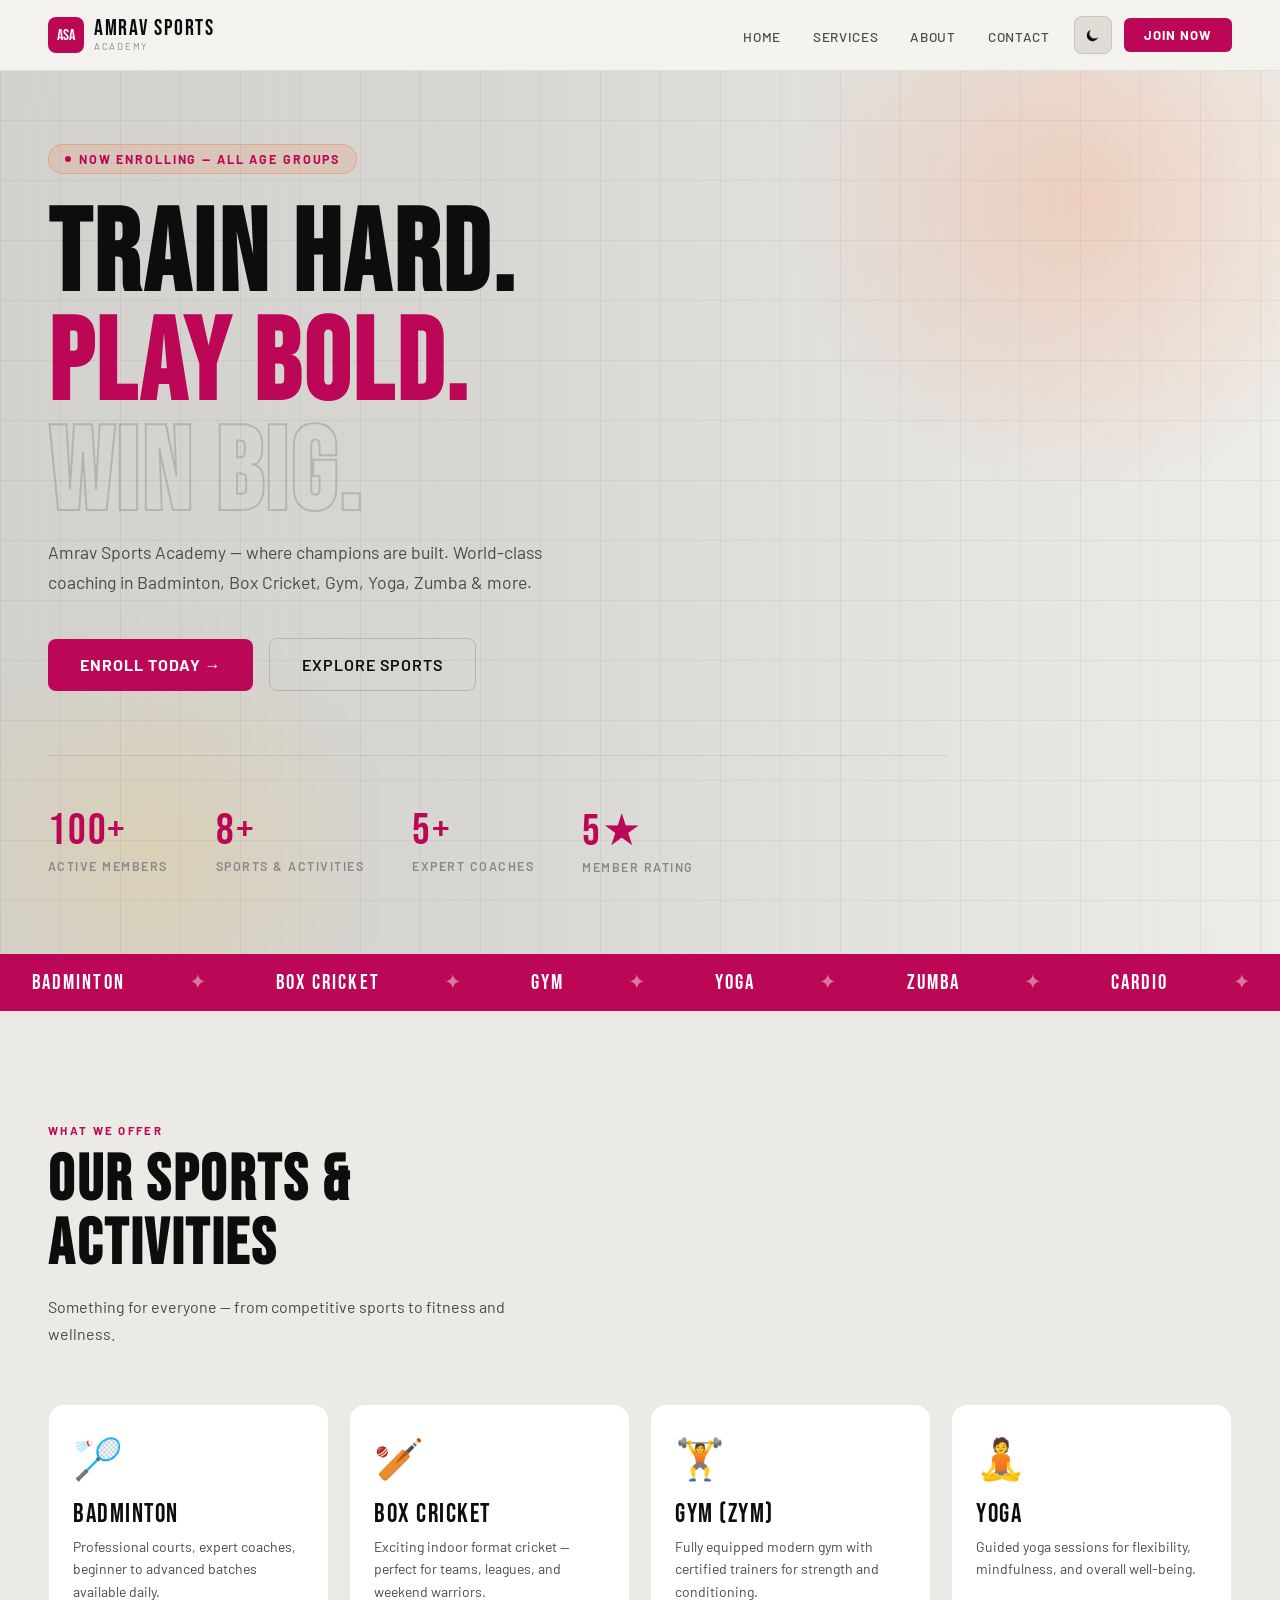
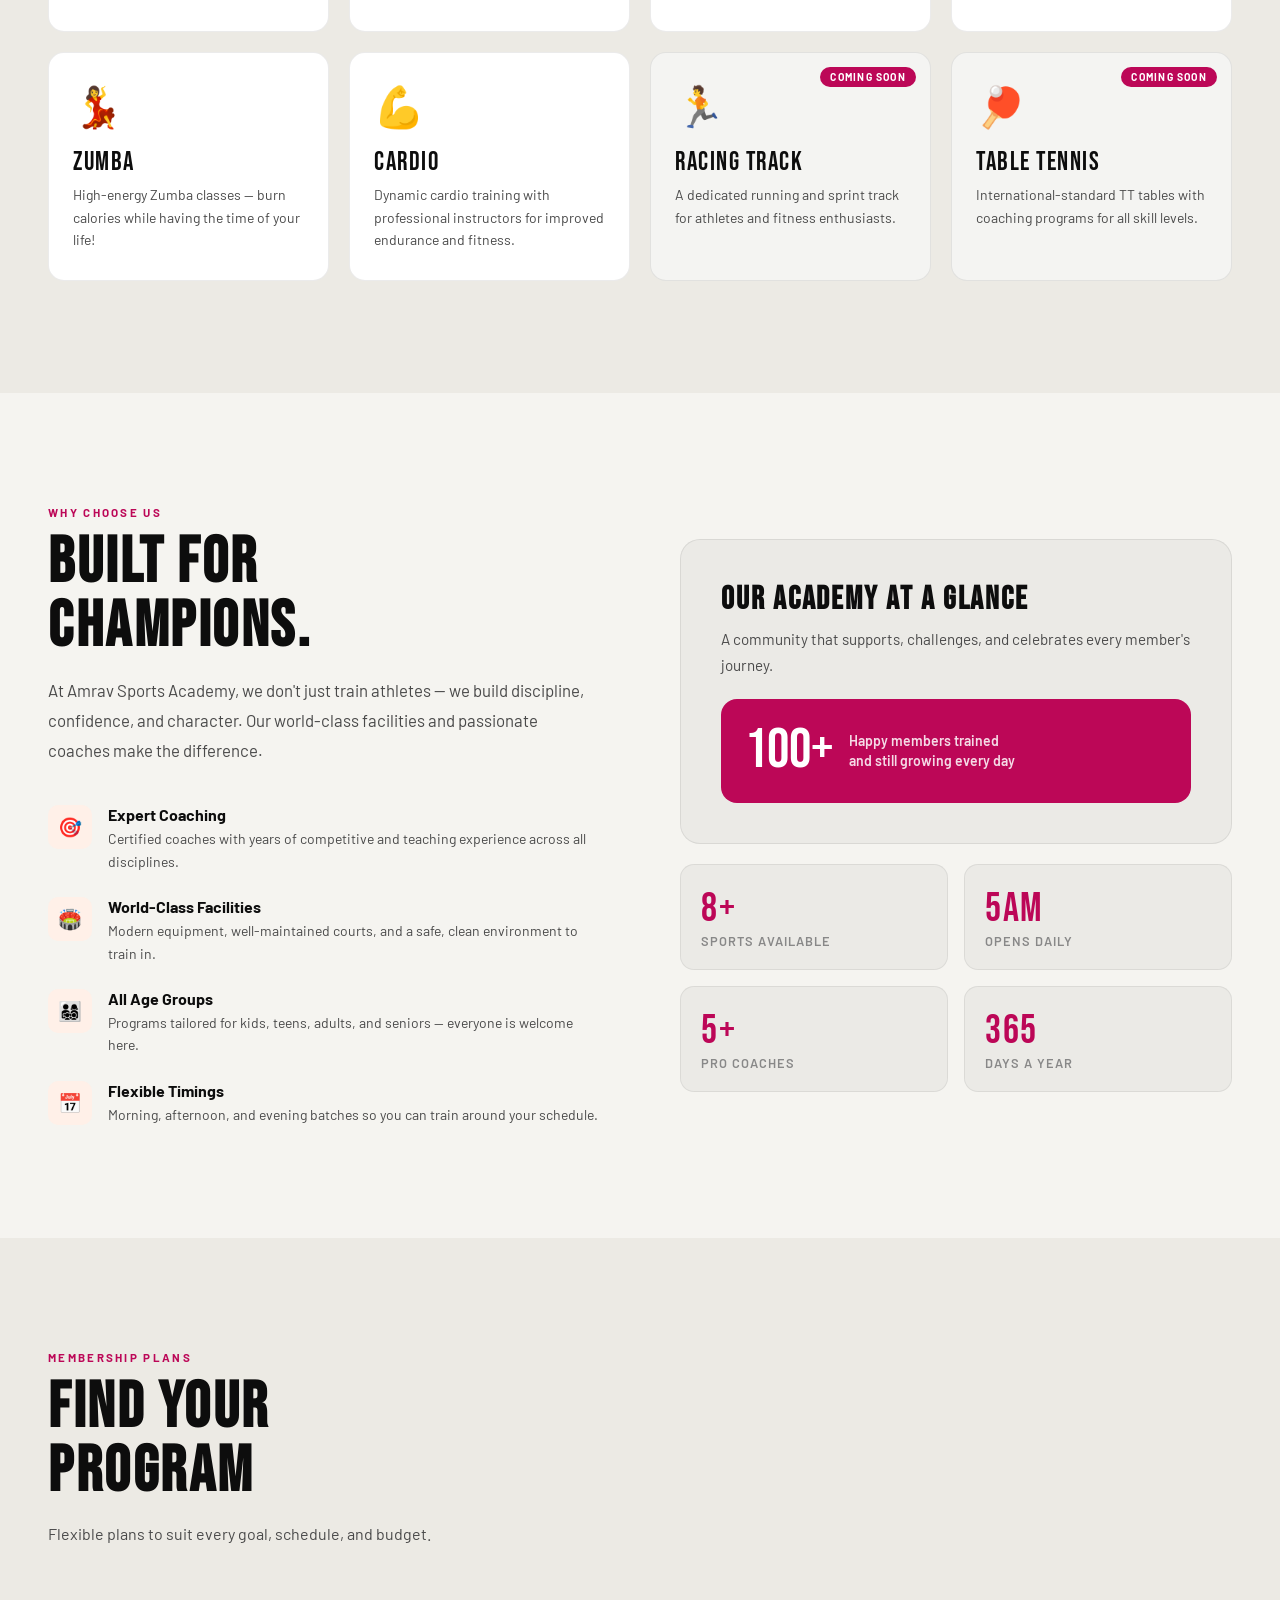
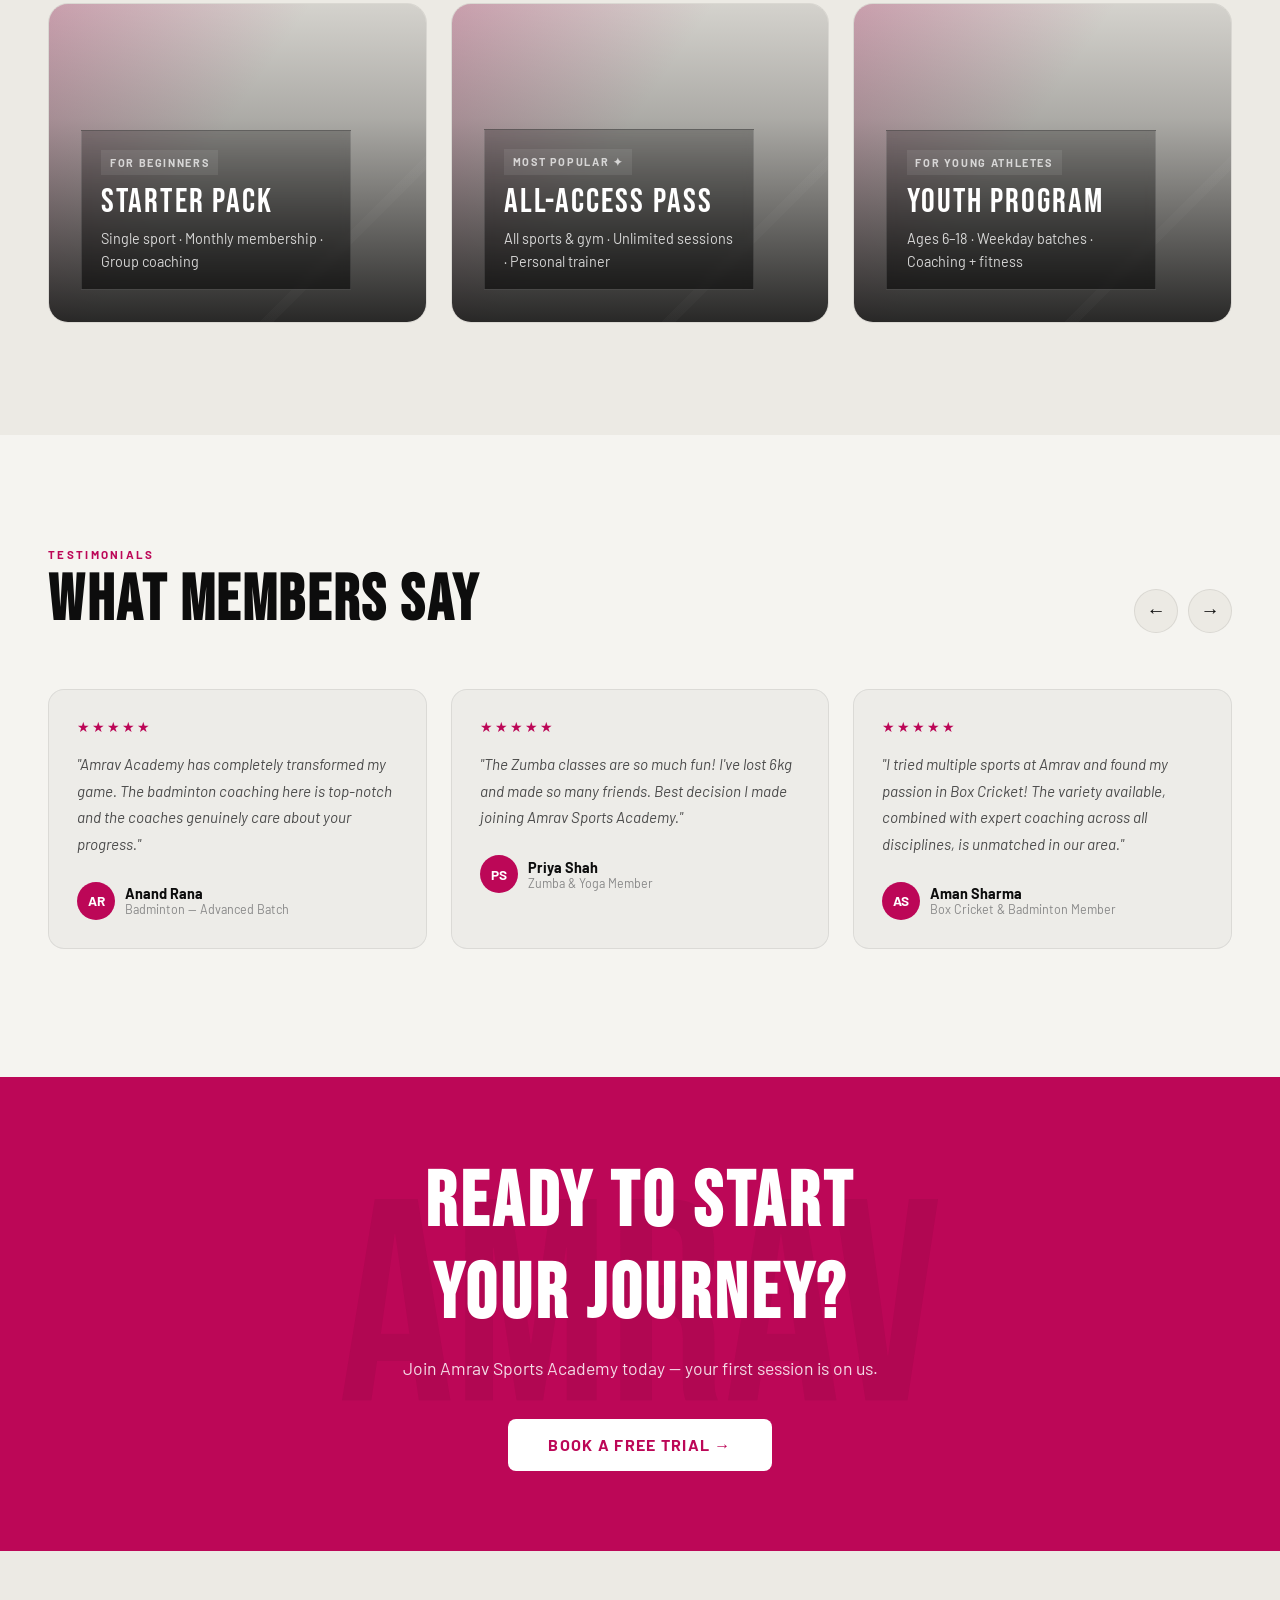
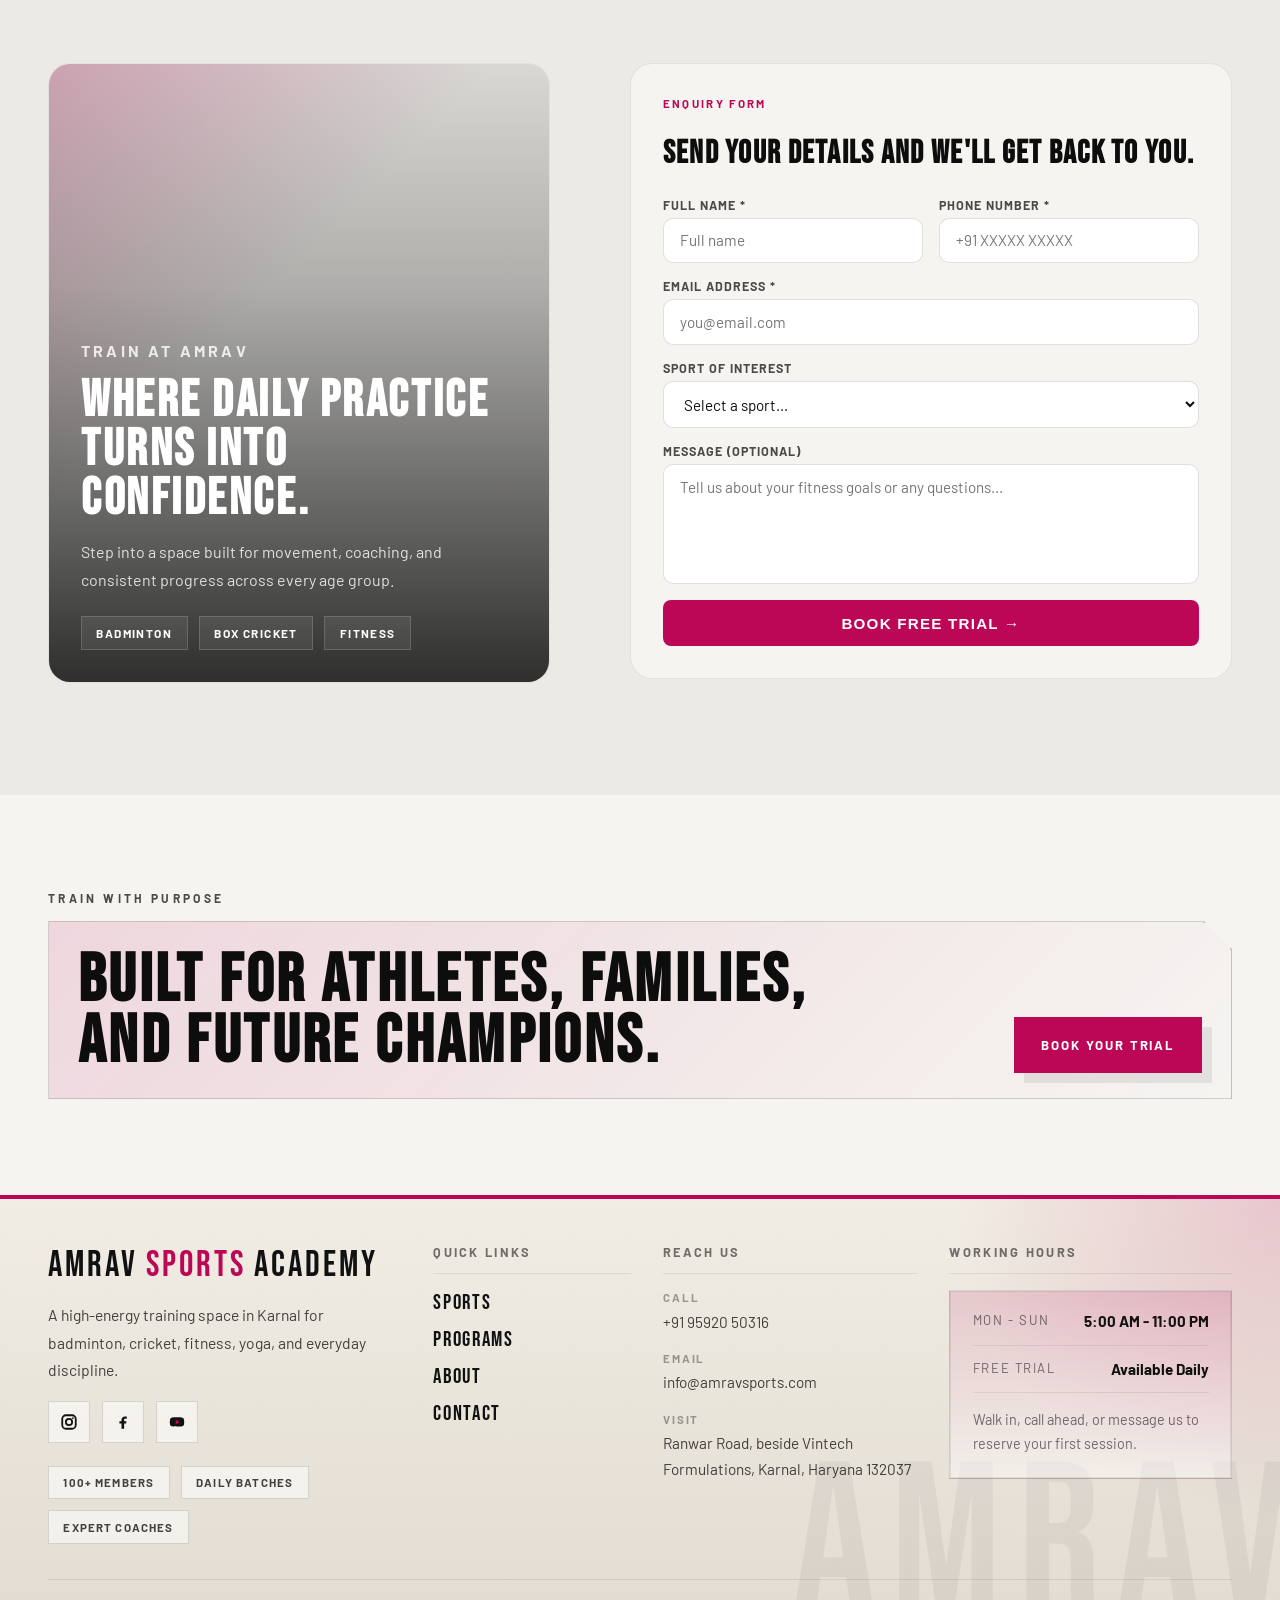
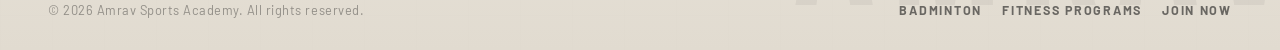
==== commit f0cfece0: "added service page" ====
--- a/index.html
+++ b/index.html
@@ -32,6 +32,7 @@
             <ul class="nav-links">
                 <li><a href="index.html">Home</a></li>
 
+                <li><a href="services.html">Services</a></li>
                 <li><a href="about.html">About</a></li>
                 <li><a href="contact.html">Contact</a></li>
             </ul>
@@ -68,6 +69,7 @@
         <ul class="mobile-nav">
             <li><a href="index.html" class="m-link">Home</a></li>
 
+            <li><a href="services.html" class="m-link">Services</a></li>
             <li><a href="about.html" class="m-link">About</a></li>
             <li><a href="contact.html" class="m-link">Contact</a></li>
         </ul>
@@ -445,8 +447,9 @@
                     </div>
                     <div class="form-group">
                         <label class="form-label">Phone Number *</label><input class="form-input" id="contactPhone"
-                            type="tel" placeholder="+91 XXXXX XXXXX" />
-                    </div>
+                            type="tel" placeholder="+91 XXXXX XXXXX" maxlength="13" />
+                    </div>
+                    <input type="text" id="websiteField" style="display:none" autocomplete="off">
                 </div>
 
                 <div class="form-group">
@@ -580,4 +583,4 @@
     <script src="script.js"></script>
 </body>
 
-</html>
+</html>
--- a/style.css
+++ b/style.css
@@ -3186,3 +3186,174 @@
     .about-timeline-item:not(:last-child)::before { display: none; }
     .about-hero-pills span { font-size: 0.72rem; }
 }
+
+/* ── SERVICES PAGE ── */
+.services-hero {
+    min-height: 55vh;
+    padding: 9rem 3rem 4rem;
+    display: flex;
+    flex-direction: column;
+    justify-content: center;
+    align-items: center;
+    text-align: center;
+    background: var(--bg-primary);
+    position: relative;
+    border-bottom: 1px solid var(--border);
+}
+
+.services-hero-title {
+    font-family: 'Bebas Neue', sans-serif;
+    font-size: clamp(3.5rem, 7vw, 6rem);
+    letter-spacing: 0.04em;
+    line-height: 0.95;
+    margin-bottom: 1rem;
+    color: var(--text-primary);
+    animation: fadeUp 0.6s ease both;
+}
+
+.services-hero-title .accent {
+    color: var(--orange);
+}
+
+.services-hero-sub {
+    font-size: 1.15rem;
+    color: var(--text-secondary);
+    max-width: 600px;
+    line-height: 1.6;
+    animation: fadeUp 0.6s 0.1s both;
+}
+
+.services-list {
+    padding: 7rem 3rem;
+    background: var(--bg-secondary);
+}
+
+.service-row {
+    display: grid;
+    grid-template-columns: 1fr 1fr;
+    gap: 4rem;
+    align-items: center;
+    margin-bottom: 7rem;
+}
+
+.service-row:last-child {
+    margin-bottom: 0;
+}
+
+.service-row:nth-child(even) .service-content {
+    order: -1;
+}
+
+.service-visual {
+    width: 100%;
+    height: 450px;
+    border-radius: 16px;
+    overflow: hidden;
+    position: relative;
+    box-shadow: 0 20px 40px rgba(0,0,0,0.1);
+    background: var(--input-bg);
+}
+
+.service-visual img {
+    width: 100%;
+    height: 100%;
+    object-fit: cover;
+    transition: transform 0.6s cubic-bezier(0.2, 0.8, 0.2, 1);
+}
+
+.service-row:hover .service-visual img {
+    transform: scale(1.06);
+}
+
+.service-visual-overlay {
+    position: absolute;
+    inset: 0;
+    background: linear-gradient(180deg, transparent 50%, rgba(0,0,0,0.5) 100%);
+    pointer-events: none;
+}
+
+.service-content {
+    max-width: 500px;
+}
+
+.service-content h3 {
+    font-family: 'Bebas Neue', sans-serif;
+    font-size: 3.5rem;
+    letter-spacing: 0.05em;
+    color: var(--text-primary);
+    margin-bottom: 1rem;
+    line-height: 1;
+}
+
+.service-content p {
+    font-size: 1.05rem;
+    color: var(--text-secondary);
+    line-height: 1.7;
+    margin-bottom: 2rem;
+}
+
+.service-features {
+    list-style: none;
+    margin-bottom: 2.5rem;
+}
+
+.service-features li {
+    font-size: 1rem;
+    color: var(--text-primary);
+    margin-bottom: 0.75rem;
+    display: flex;
+    align-items: center;
+    gap: 0.75rem;
+}
+
+.service-features li::before {
+    content: '✦';
+    color: var(--orange);
+    font-size: 0.8rem;
+}
+
+.service-cta-btn {
+    display: inline-flex;
+    align-items: center;
+    gap: 8px;
+    background: transparent;
+    color: var(--text-primary);
+    font-size: 0.95rem;
+    font-weight: 700;
+    letter-spacing: 0.08em;
+    text-transform: uppercase;
+    padding: 0.85rem 1.5rem;
+    border: 2px solid var(--border-mid);
+    border-radius: 8px;
+    text-decoration: none;
+    transition: all 0.2s;
+}
+
+.service-cta-btn:hover {
+    background: var(--orange);
+    border-color: var(--orange);
+    color: white;
+}
+
+@media (max-width: 900px) {
+    .service-row {
+        grid-template-columns: 1fr;
+        gap: 2.5rem;
+        margin-bottom: 5rem;
+    }
+    .service-row:nth-child(even) .service-content {
+        order: 0;
+    }
+    .service-visual {
+        height: 350px;
+    }
+    .service-content {
+        max-width: 100%;
+    }
+}
+@media (max-width: 480px) {
+    .services-hero { padding: 7rem 1.5rem 3rem; }
+    .services-list { padding: 4rem 1.5rem; }
+    .service-visual { height: 280px; }
+    .service-content h3 { font-size: 2.8rem; }
+}
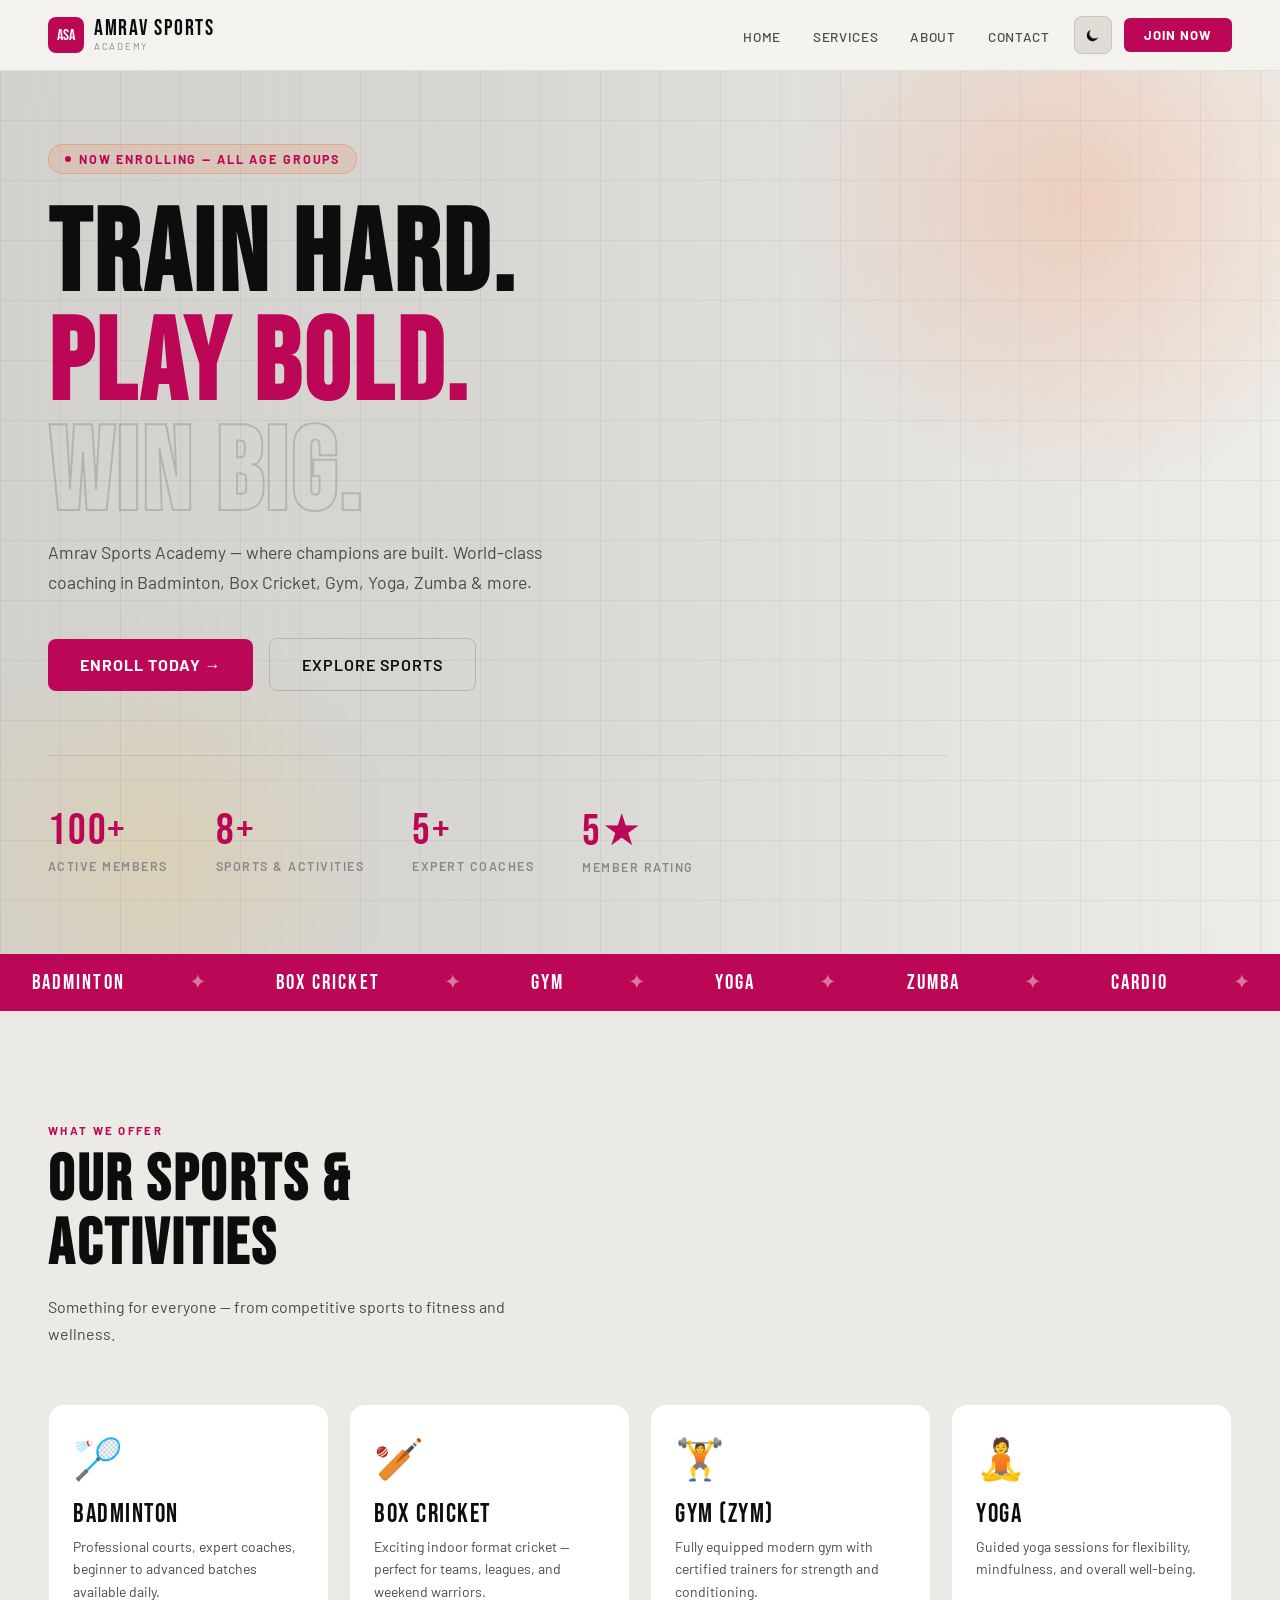
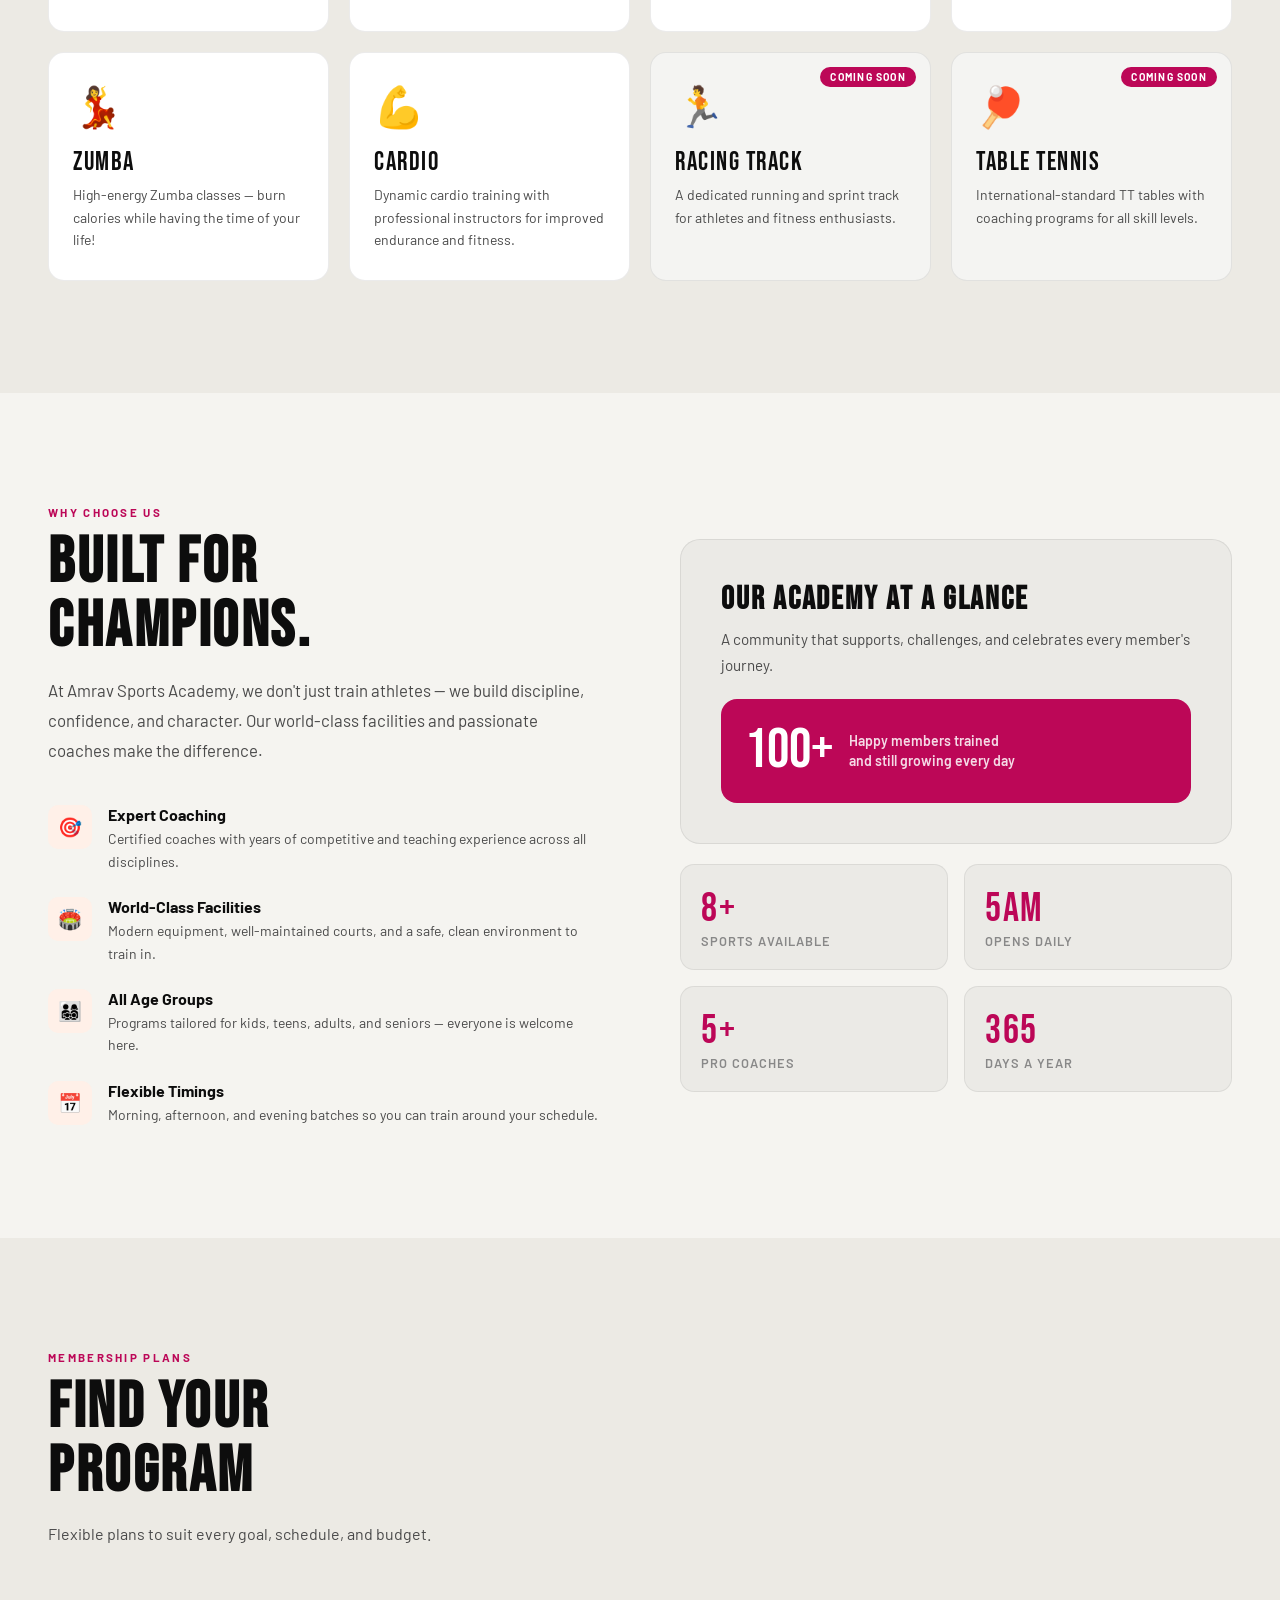
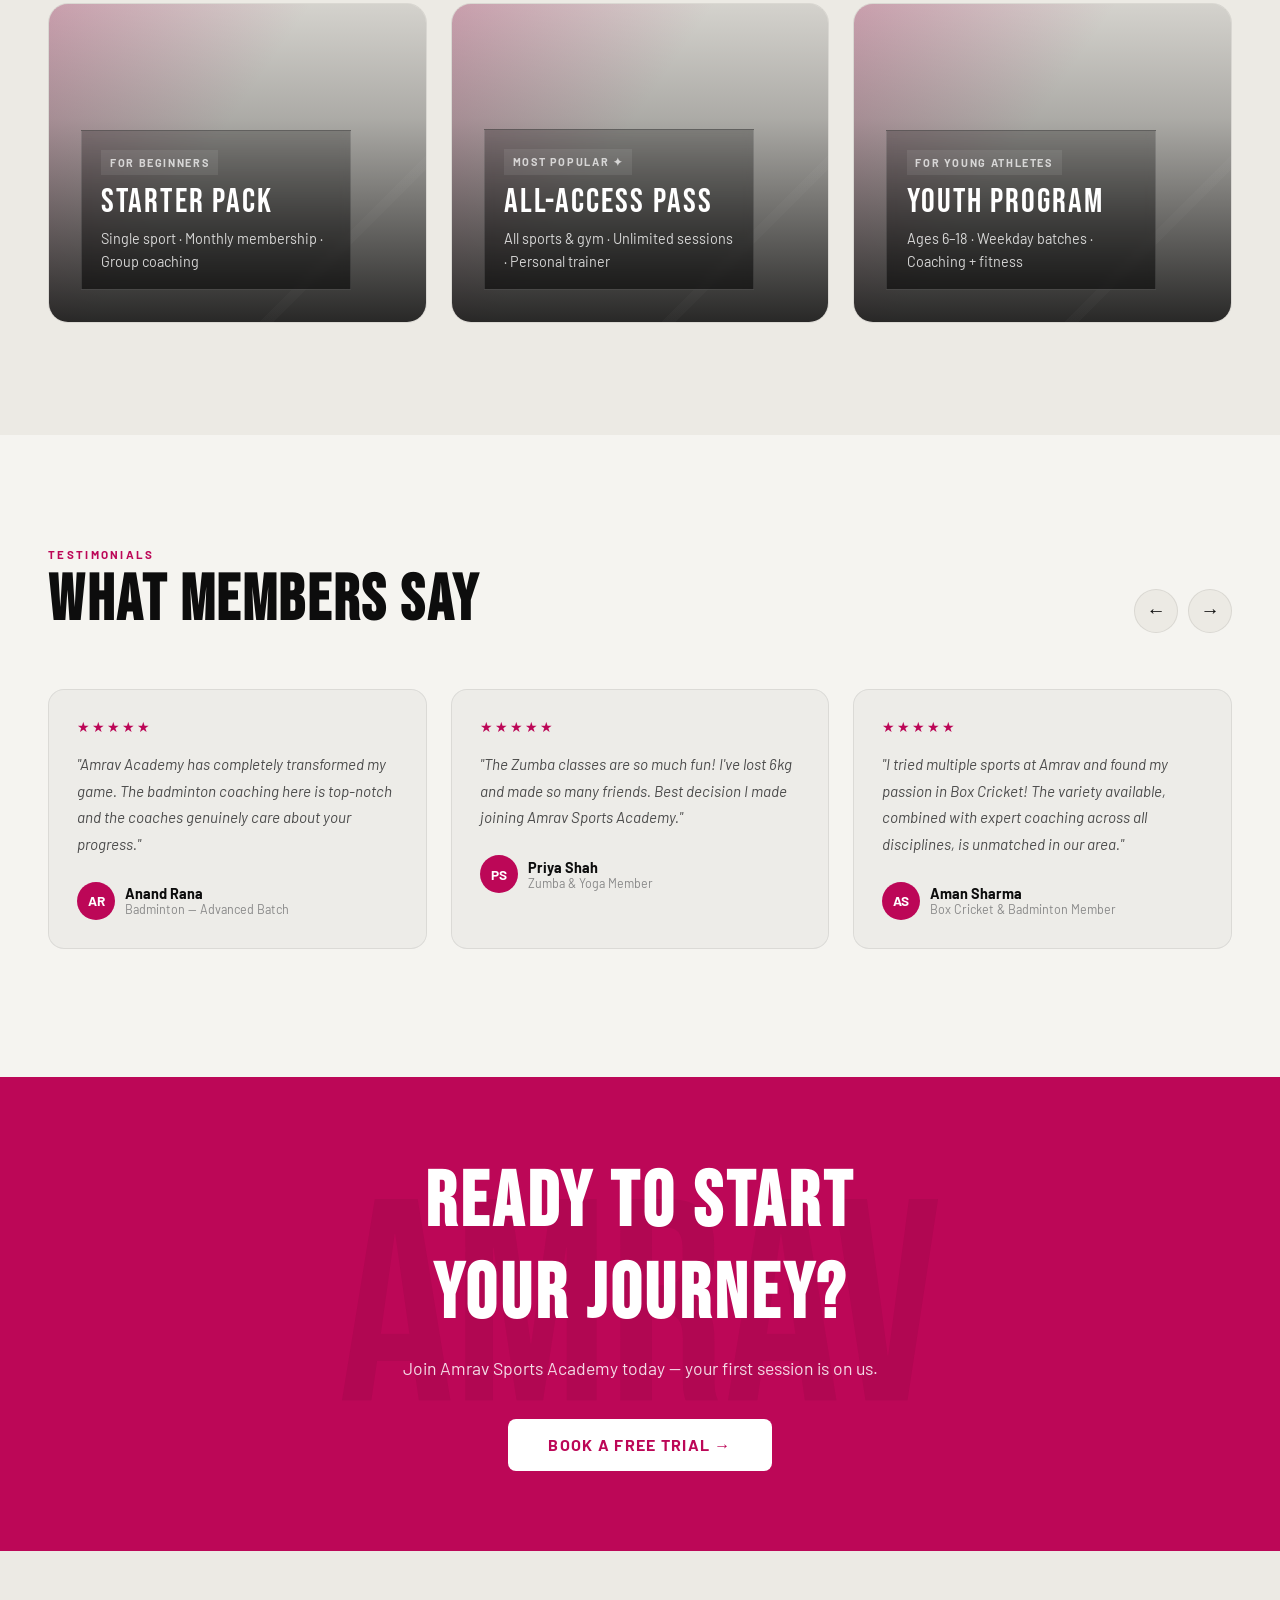
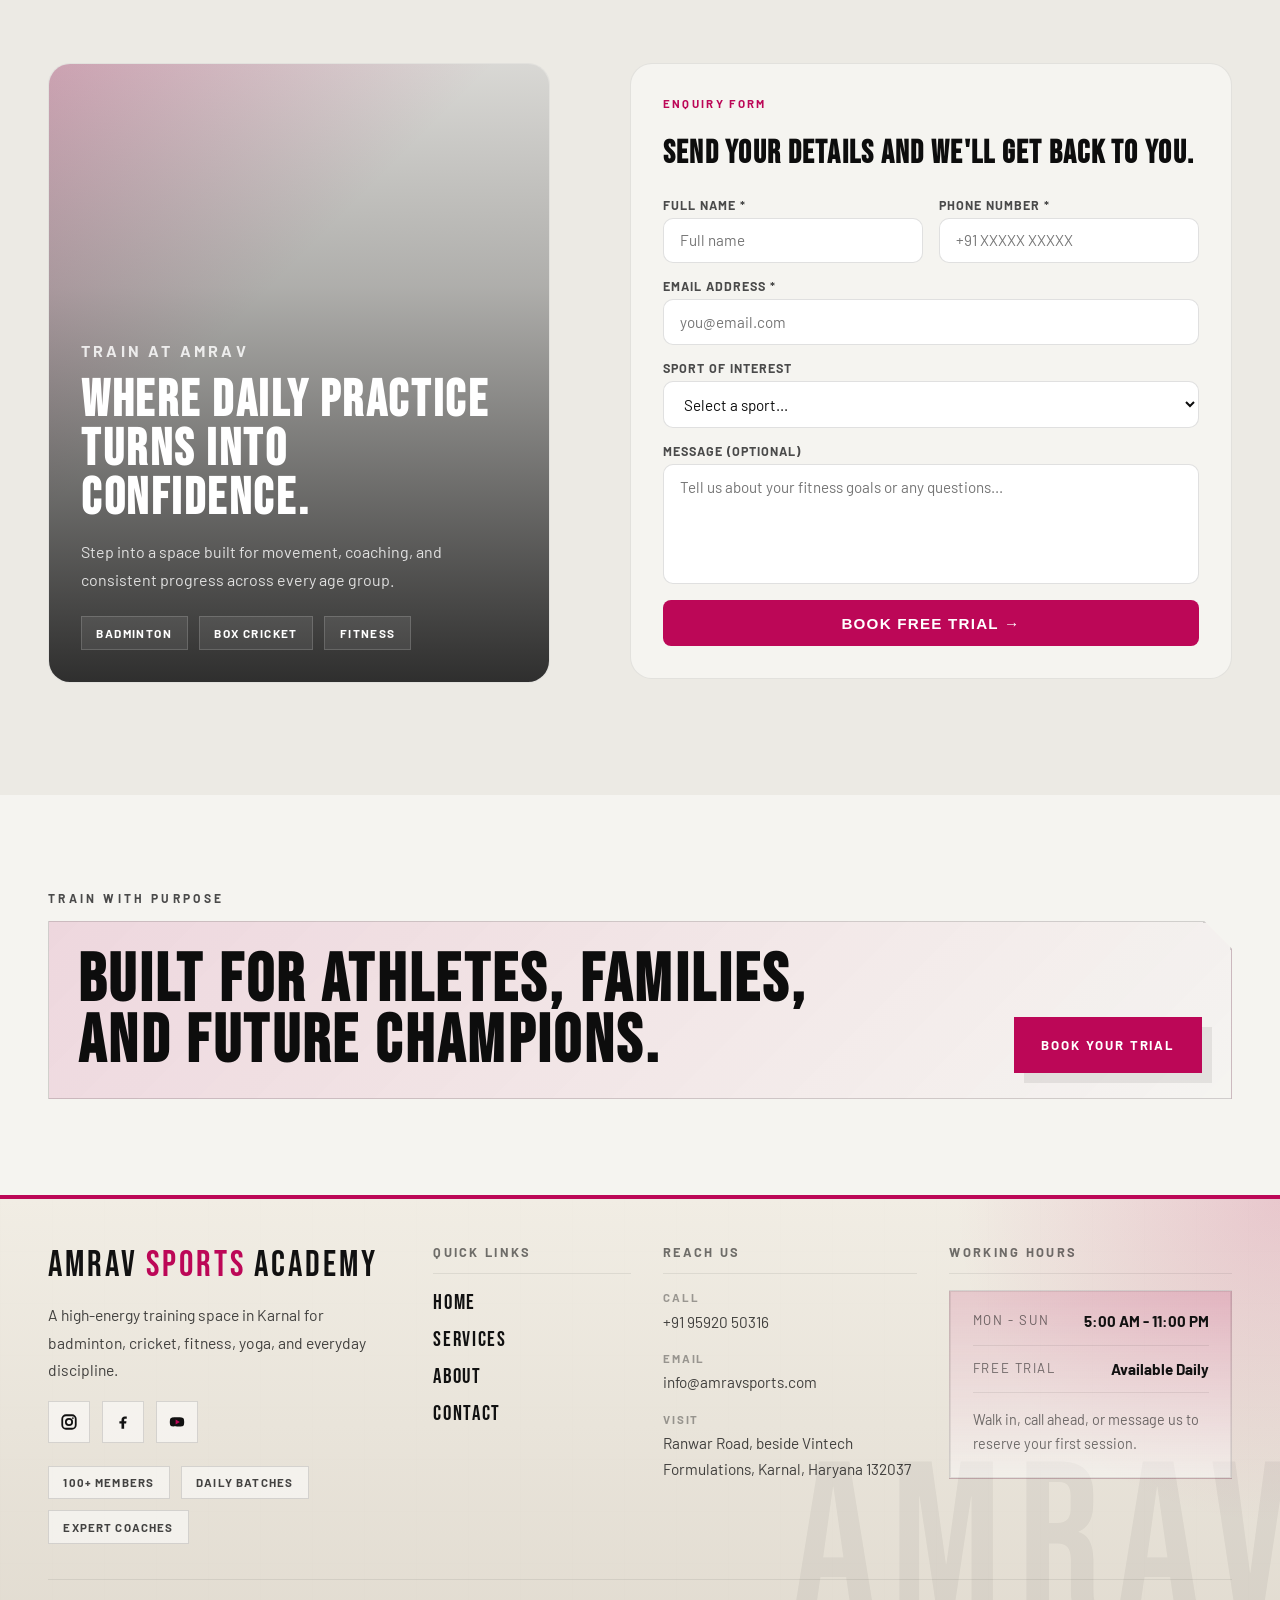
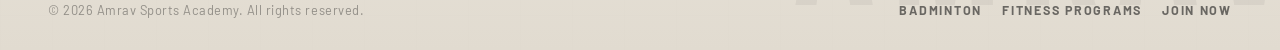
==== commit 590ad88e: "fixed quick links" ====
--- a/index.html
+++ b/index.html
@@ -529,10 +529,10 @@
             <div class="footer-links-col">
                 <div class="footer-title">Quick Links</div>
                 <div class="footer-links">
-                    <a href="#sports">Sports</a>
-                    <a href="#programs">Programs</a>
+                    <a href="index.html">Home</a>
+                    <a href="services.html">Services</a>
                     <a href="about.html">About</a>
-                    <a href="#contact">Contact</a>
+                    <a href="contact.html">Contact</a>
                 </div>
             </div>
 
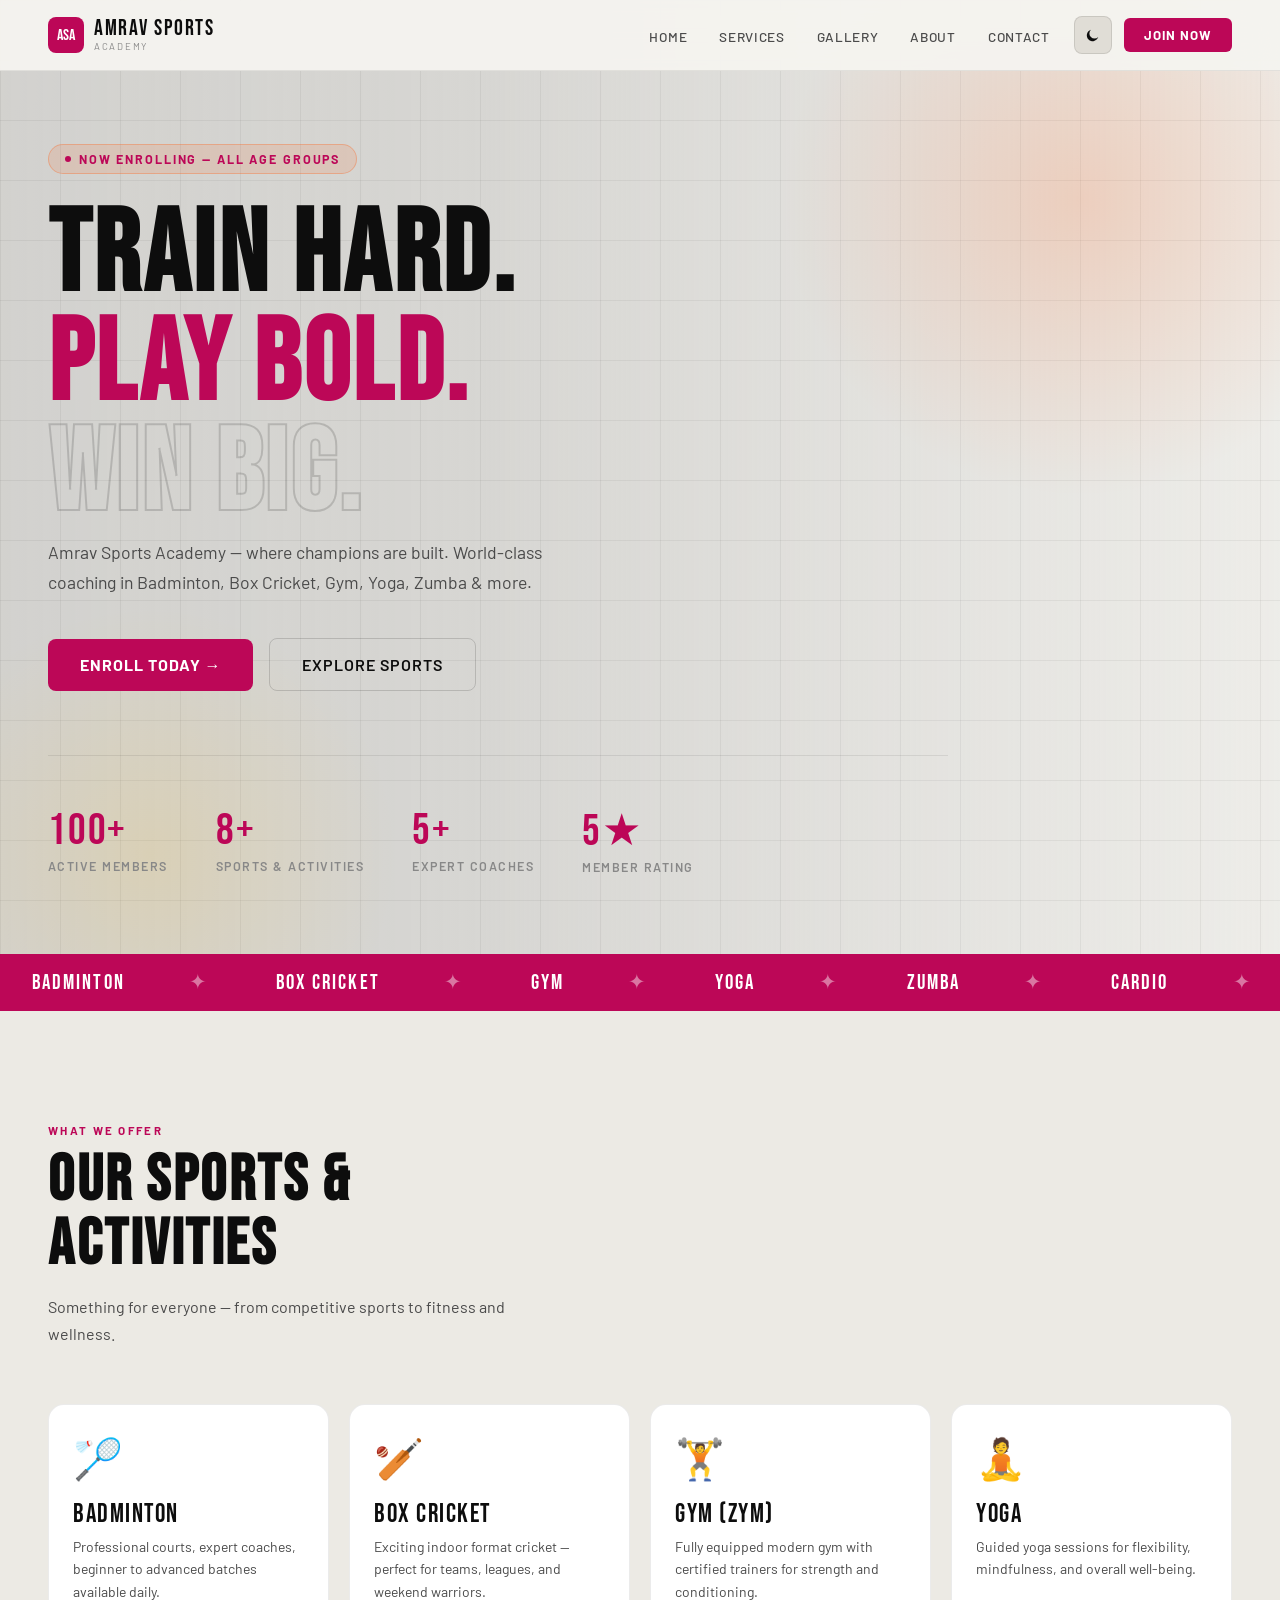
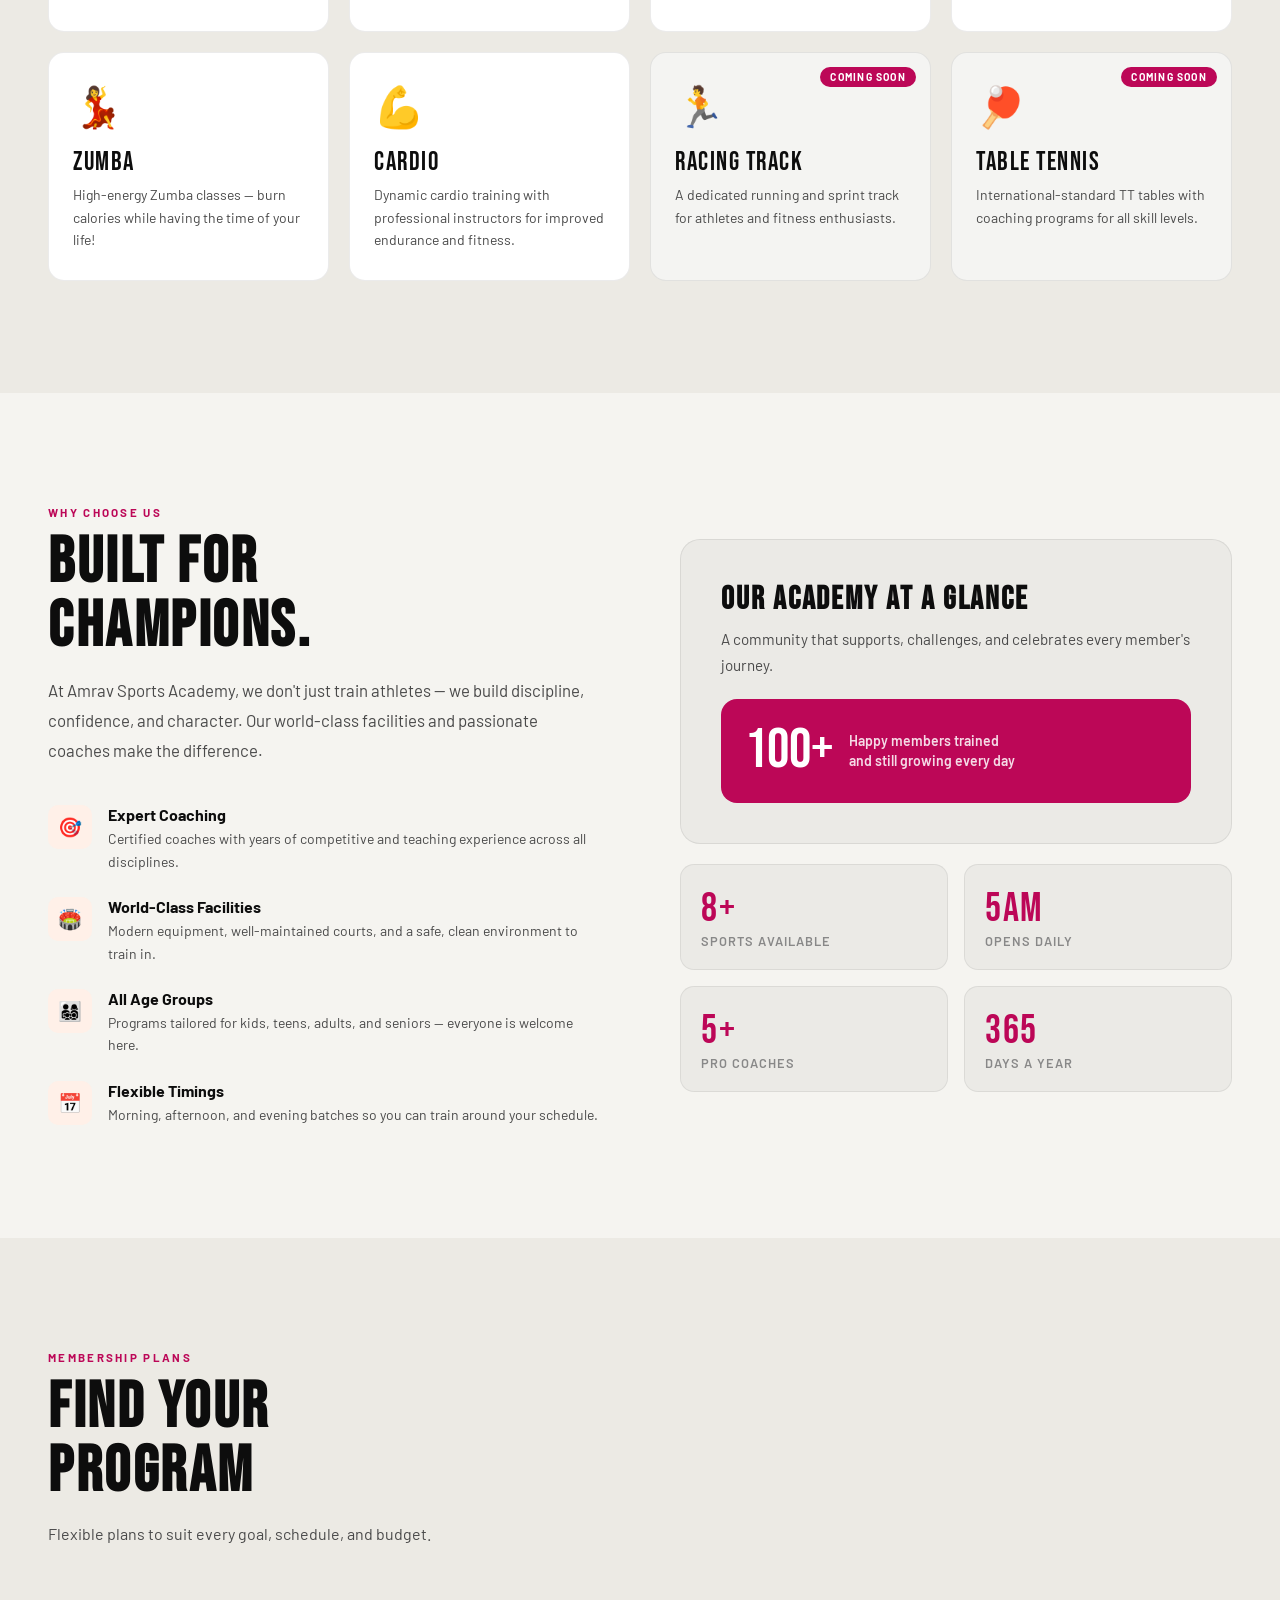
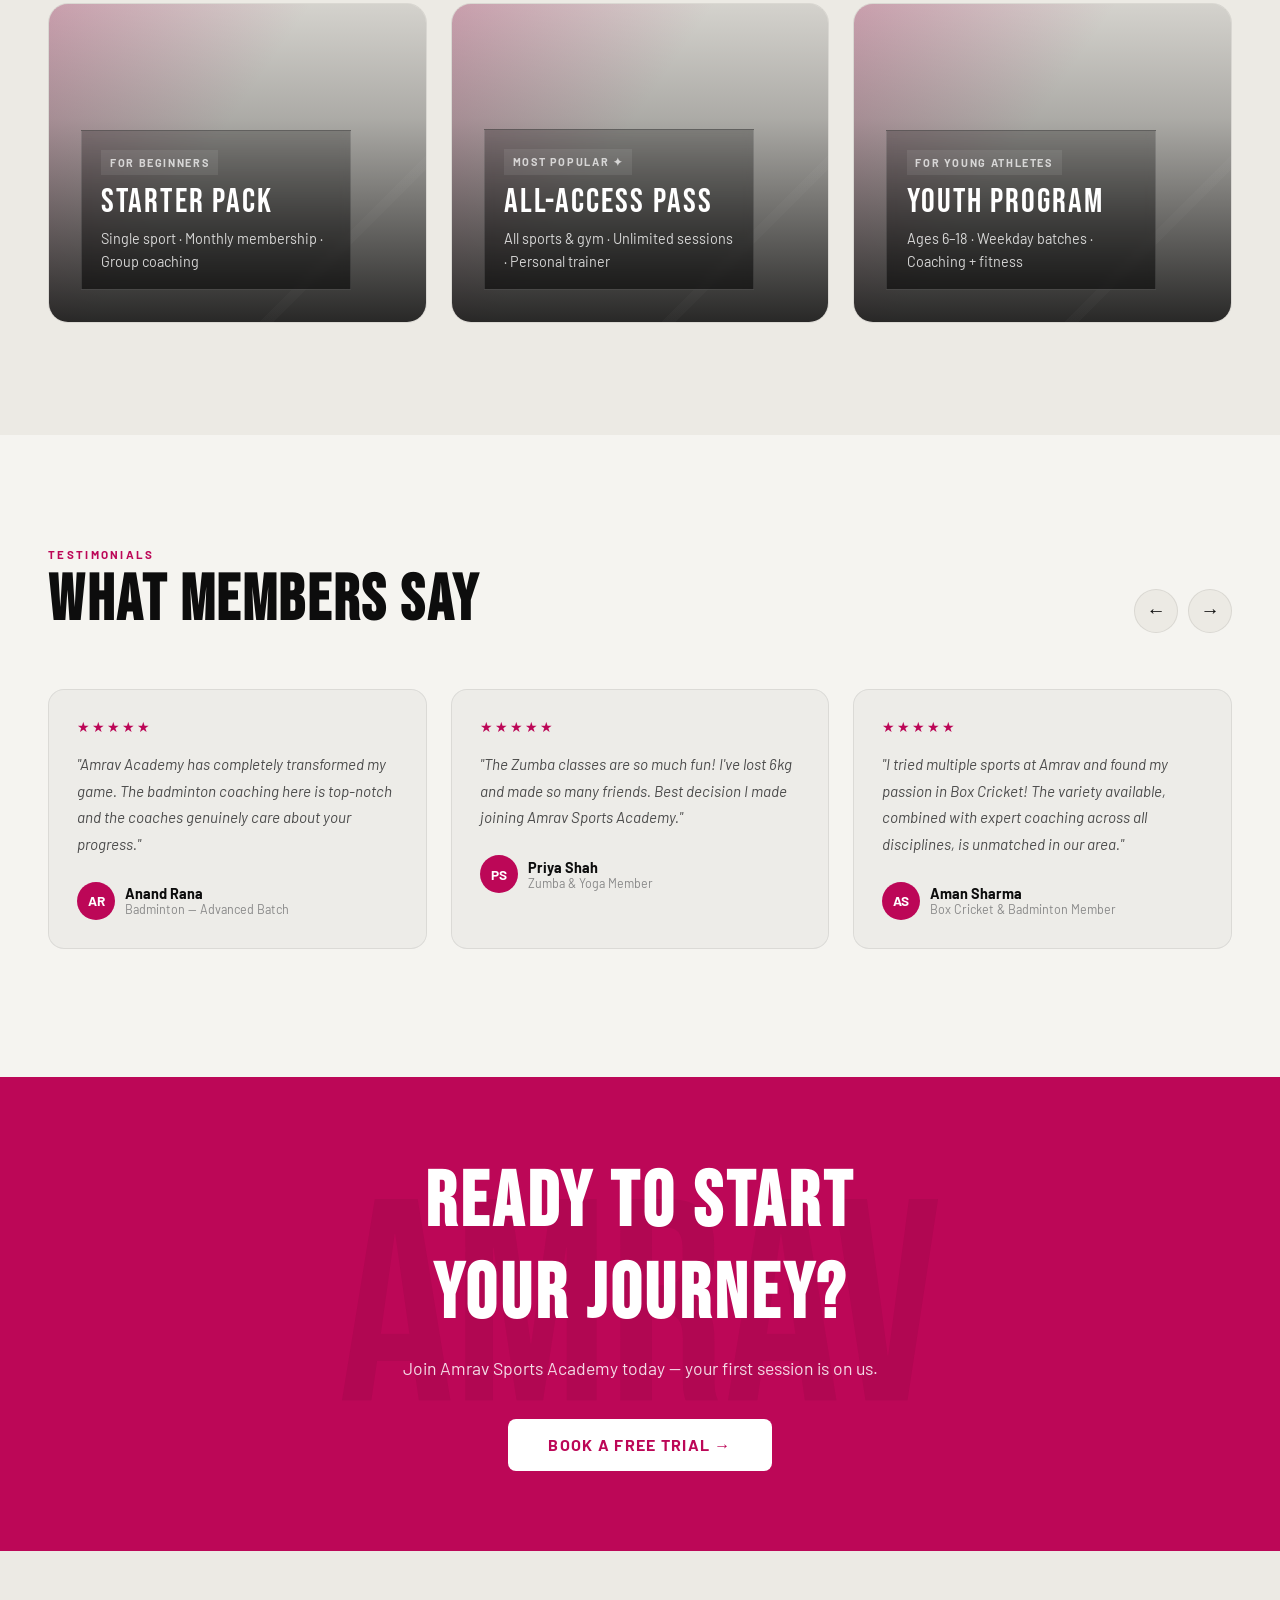
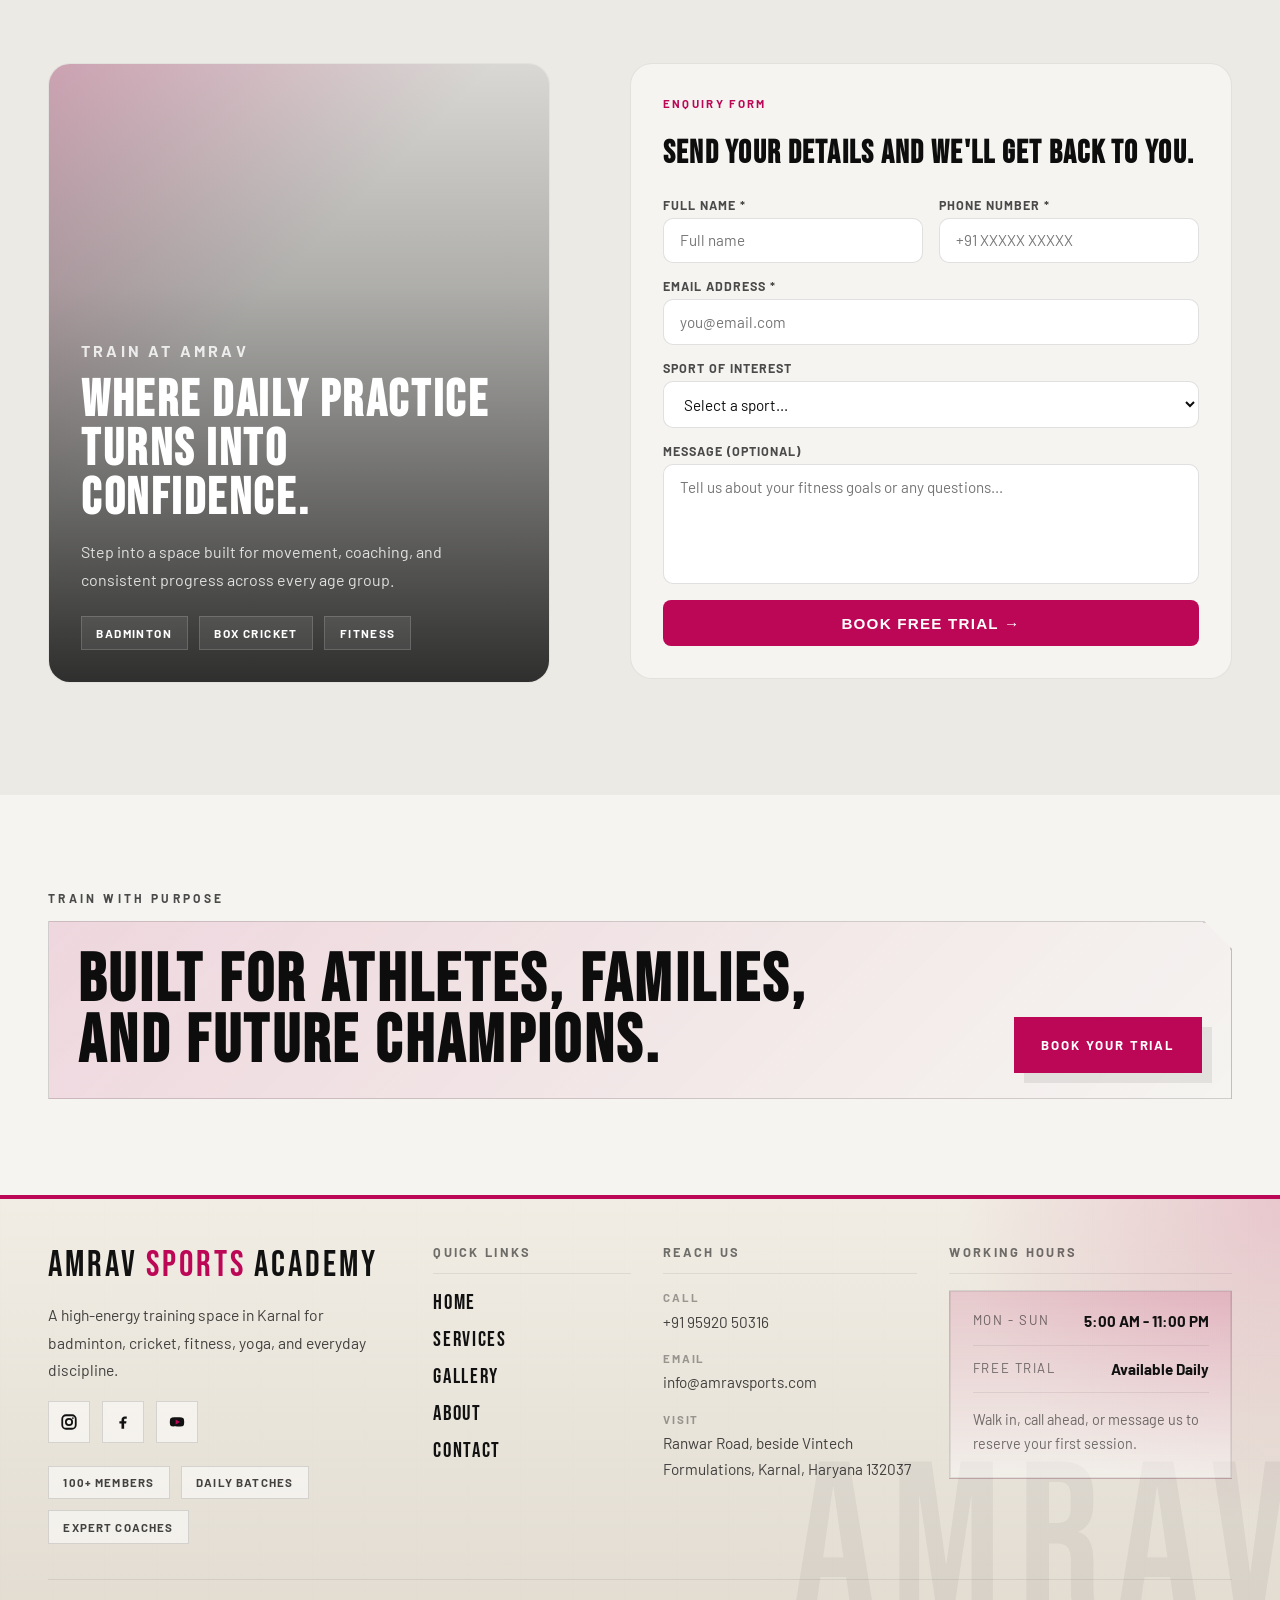
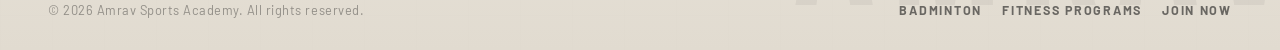
==== commit 662a4c81: "Refactor code structure for improved readability and maintainability" ====
--- a/index.html
+++ b/index.html
@@ -4,7 +4,24 @@
 <head>
     <meta charset="UTF-8" />
     <meta name="viewport" content="width=device-width, initial-scale=1.0" />
-    <title>Amrav Sports Academy</title>
+    <title>Amrav Sports Academy | Premier Sports & Fitness Training in Karnal</title>
+    <meta name="description" content="Join Amrav Sports Academy in Karnal for world-class coaching in Badminton, Box Cricket, Gym, Yoga, and Zumba. State-of-the-art facilities for all age groups." />
+    <meta name="keywords" content="sports academy Karnal, badminton coaching, box cricket Karnal, gym Karnal, yoga classes, zumba fitness, Amrav Sports" />
+    <link rel="canonical" href="https://amravsports.com/" />
+    
+    <!-- Open Graph / Facebook -->
+    <meta property="og:type" content="website" />
+    <meta property="og:url" content="https://amravsports.com/" />
+    <meta property="og:title" content="Amrav Sports Academy | Premier Sports & Fitness Training in Karnal" />
+    <meta property="og:description" content="Join Amrav Sports Academy in Karnal for world-class coaching in Badminton, Box Cricket, Gym, Yoga, and Zumba. State-of-the-art facilities for all age groups." />
+    <meta property="og:image" content="https://images.unsplash.com/photo-1626224583764-f87db24ac4ea?auto=format&fit=crop&w=1200&q=80" />
+
+    <!-- Twitter -->
+    <meta property="twitter:card" content="summary_large_image" />
+    <meta property="twitter:url" content="https://amravsports.com/" />
+    <meta property="twitter:title" content="Amrav Sports Academy | Premier Sports & Fitness Training in Karnal" />
+    <meta property="twitter:description" content="Join Amrav Sports Academy in Karnal for world-class coaching in Badminton, Box Cricket, Gym, Yoga, and Zumba. State-of-the-art facilities for all age groups." />
+    <meta property="twitter:image" content="https://images.unsplash.com/photo-1626224583764-f87db24ac4ea?auto=format&fit=crop&w=1200&q=80" />
     <script>
         (function () {
             var selectedTheme = localStorage.getItem('asa-theme') || 'light';
@@ -33,6 +50,7 @@
                 <li><a href="index.html">Home</a></li>
 
                 <li><a href="services.html">Services</a></li>
+                <li><a href="gallery.html">Gallery</a></li>
                 <li><a href="about.html">About</a></li>
                 <li><a href="contact.html">Contact</a></li>
             </ul>
@@ -70,6 +88,7 @@
             <li><a href="index.html" class="m-link">Home</a></li>
 
             <li><a href="services.html" class="m-link">Services</a></li>
+            <li><a href="gallery.html" class="m-link">Gallery</a></li>
             <li><a href="about.html" class="m-link">About</a></li>
             <li><a href="contact.html" class="m-link">Contact</a></li>
         </ul>
@@ -531,6 +550,7 @@
                 <div class="footer-links">
                     <a href="index.html">Home</a>
                     <a href="services.html">Services</a>
+                    <a href="gallery.html">Gallery</a>
                     <a href="about.html">About</a>
                     <a href="contact.html">Contact</a>
                 </div>
--- a/style.css
+++ b/style.css
@@ -3357,3 +3357,316 @@
     .service-visual { height: 280px; }
     .service-content h3 { font-size: 2.8rem; }
 }
+
+/* ── GALLERY PAGE ── */
+.gallery-hero {
+    position: relative;
+    min-height: 62vh;
+    padding: 10rem 3rem 4rem;
+    display: flex;
+    align-items: center;
+    justify-content: center;
+    text-align: center;
+    overflow: hidden;
+    background: var(--bg-primary);
+    border-bottom: 1px solid var(--border);
+}
+
+.gallery-hero-bg {
+    position: absolute;
+    inset: 0;
+    background-image: var(--hero-image-overlay),
+        url('images/gallery/sports/badminton-1.jpg');
+    background-size: cover;
+    background-position: center;
+    filter: var(--hero-image-filter);
+    z-index: 0;
+}
+
+.gallery-hero-inner {
+    position: relative;
+    z-index: 2;
+    max-width: 780px;
+}
+
+.gallery-hero-title {
+    font-family: 'Bebas Neue', sans-serif;
+    font-size: clamp(3.5rem, 8vw, 7rem);
+    letter-spacing: 0.04em;
+    line-height: 0.95;
+    margin-bottom: 1.25rem;
+    color: var(--text-primary);
+    animation: fadeUp 0.6s ease both;
+}
+
+.gallery-hero-title .accent {
+    color: var(--orange);
+}
+
+.gallery-hero-sub {
+    font-size: 1.15rem;
+    color: var(--text-secondary);
+    max-width: 620px;
+    margin: 0 auto;
+    line-height: 1.6;
+    animation: fadeUp 0.6s 0.1s both;
+}
+
+.gallery-section {
+    padding: 6rem 3rem 7rem;
+    background: var(--bg-secondary);
+}
+
+.gallery-filters {
+    display: flex;
+    flex-wrap: wrap;
+    justify-content: center;
+    gap: 0.75rem;
+    margin-bottom: 3rem;
+}
+
+.gallery-filter {
+    font-family: 'Barlow', sans-serif;
+    font-size: 0.82rem;
+    font-weight: 700;
+    letter-spacing: 0.12em;
+    text-transform: uppercase;
+    color: var(--text-secondary);
+    background: transparent;
+    border: 1.5px solid var(--border-mid);
+    border-radius: 999px;
+    padding: 0.65rem 1.5rem;
+    cursor: pointer;
+    transition: all 0.2s;
+}
+
+.gallery-filter:hover {
+    color: var(--orange);
+    border-color: var(--orange);
+}
+
+.gallery-filter.active {
+    background: var(--orange);
+    border-color: var(--orange);
+    color: white;
+}
+
+.gallery-grid {
+    display: grid;
+    grid-template-columns: repeat(auto-fill, minmax(300px, 1fr));
+    gap: 1.25rem;
+}
+
+.gallery-item {
+    position: relative;
+    margin: 0;
+    aspect-ratio: 4 / 3;
+    border-radius: 14px;
+    overflow: hidden;
+    cursor: pointer;
+    background: var(--input-bg);
+    box-shadow: 0 12px 30px rgba(0, 0, 0, 0.08);
+}
+
+.gallery-item.hidden {
+    display: none;
+}
+
+.gallery-item img {
+    width: 100%;
+    height: 100%;
+    object-fit: cover;
+    display: block;
+    transition: transform 0.6s cubic-bezier(0.2, 0.8, 0.2, 1);
+}
+
+.gallery-item:hover img {
+    transform: scale(1.07);
+}
+
+.gallery-item figcaption {
+    position: absolute;
+    left: 0;
+    right: 0;
+    bottom: 0;
+    padding: 2.5rem 1.25rem 1rem;
+    font-size: 0.95rem;
+    font-weight: 600;
+    letter-spacing: 0.02em;
+    color: #fff;
+    background: linear-gradient(180deg, transparent, rgba(0, 0, 0, 0.72));
+    opacity: 0;
+    transform: translateY(10px);
+    transition: opacity 0.3s, transform 0.3s;
+}
+
+.gallery-item:hover figcaption {
+    opacity: 1;
+    transform: none;
+}
+
+.gallery-item::after {
+    content: '⤢';
+    position: absolute;
+    top: 0.85rem;
+    right: 0.85rem;
+    width: 34px;
+    height: 34px;
+    display: grid;
+    place-items: center;
+    border-radius: 50%;
+    background: rgba(0, 0, 0, 0.45);
+    color: #fff;
+    font-size: 1rem;
+    opacity: 0;
+    transition: opacity 0.3s;
+}
+
+.gallery-item:hover::after {
+    opacity: 1;
+}
+
+/* ── LIGHTBOX ── */
+.lightbox {
+    position: fixed;
+    inset: 0;
+    z-index: 3000;
+    display: flex;
+    align-items: center;
+    justify-content: center;
+    padding: 2rem;
+    background: rgba(5, 5, 5, 0.92);
+    backdrop-filter: blur(4px);
+    opacity: 0;
+    visibility: hidden;
+    transition: opacity 0.3s, visibility 0.3s;
+}
+
+.lightbox.open {
+    opacity: 1;
+    visibility: visible;
+}
+
+.lightbox-figure {
+    max-width: min(1100px, 92vw);
+    max-height: 86vh;
+    margin: 0;
+    display: flex;
+    flex-direction: column;
+    align-items: center;
+    gap: 0.85rem;
+}
+
+.lightbox-img {
+    max-width: 100%;
+    max-height: 78vh;
+    border-radius: 12px;
+    object-fit: contain;
+    box-shadow: 0 30px 60px rgba(0, 0, 0, 0.5);
+    transform: scale(0.96);
+    transition: transform 0.3s;
+}
+
+.lightbox.open .lightbox-img {
+    transform: scale(1);
+}
+
+.lightbox-caption {
+    font-size: 1rem;
+    font-weight: 600;
+    letter-spacing: 0.04em;
+    color: rgba(255, 255, 255, 0.9);
+    text-align: center;
+}
+
+.lightbox-close {
+    position: absolute;
+    top: 1.5rem;
+    right: 1.75rem;
+    width: 46px;
+    height: 46px;
+    border: none;
+    border-radius: 50%;
+    background: rgba(255, 255, 255, 0.12);
+    color: #fff;
+    font-size: 1.25rem;
+    cursor: pointer;
+    transition: background 0.2s;
+}
+
+.lightbox-close:hover {
+    background: var(--orange);
+}
+
+.lightbox-nav {
+    position: absolute;
+    top: 50%;
+    transform: translateY(-50%);
+    width: 52px;
+    height: 52px;
+    border: none;
+    border-radius: 50%;
+    background: rgba(255, 255, 255, 0.12);
+    color: #fff;
+    font-size: 1.4rem;
+    cursor: pointer;
+    transition: background 0.2s;
+}
+
+.lightbox-nav:hover {
+    background: var(--orange);
+}
+
+.lightbox-prev {
+    left: 1.5rem;
+}
+
+.lightbox-next {
+    right: 1.5rem;
+}
+
+.gallery-section + .contact-page-cta {
+    padding-top: 5rem;
+}
+
+@media (max-width: 900px) {
+    .gallery-hero {
+        padding: 8rem 1.5rem 3rem;
+    }
+    .gallery-section {
+        padding: 4rem 1.5rem 5rem;
+    }
+    .gallery-grid {
+        grid-template-columns: repeat(auto-fill, minmax(240px, 1fr));
+    }
+    .gallery-section + .contact-page-cta {
+        padding-top: 3.5rem;
+    }
+}
+
+@media (max-width: 480px) {
+    .gallery-hero {
+        padding: 7rem 1.25rem 2.5rem;
+    }
+    .gallery-grid {
+        grid-template-columns: 1fr;
+    }
+    .gallery-filter {
+        padding: 0.55rem 1.1rem;
+        font-size: 0.75rem;
+    }
+    .lightbox {
+        padding: 1rem;
+    }
+    .lightbox-nav {
+        width: 42px;
+        height: 42px;
+        font-size: 1.15rem;
+    }
+    .lightbox-prev {
+        left: 0.5rem;
+    }
+    .lightbox-next {
+        right: 0.5rem;
+    }
+}
